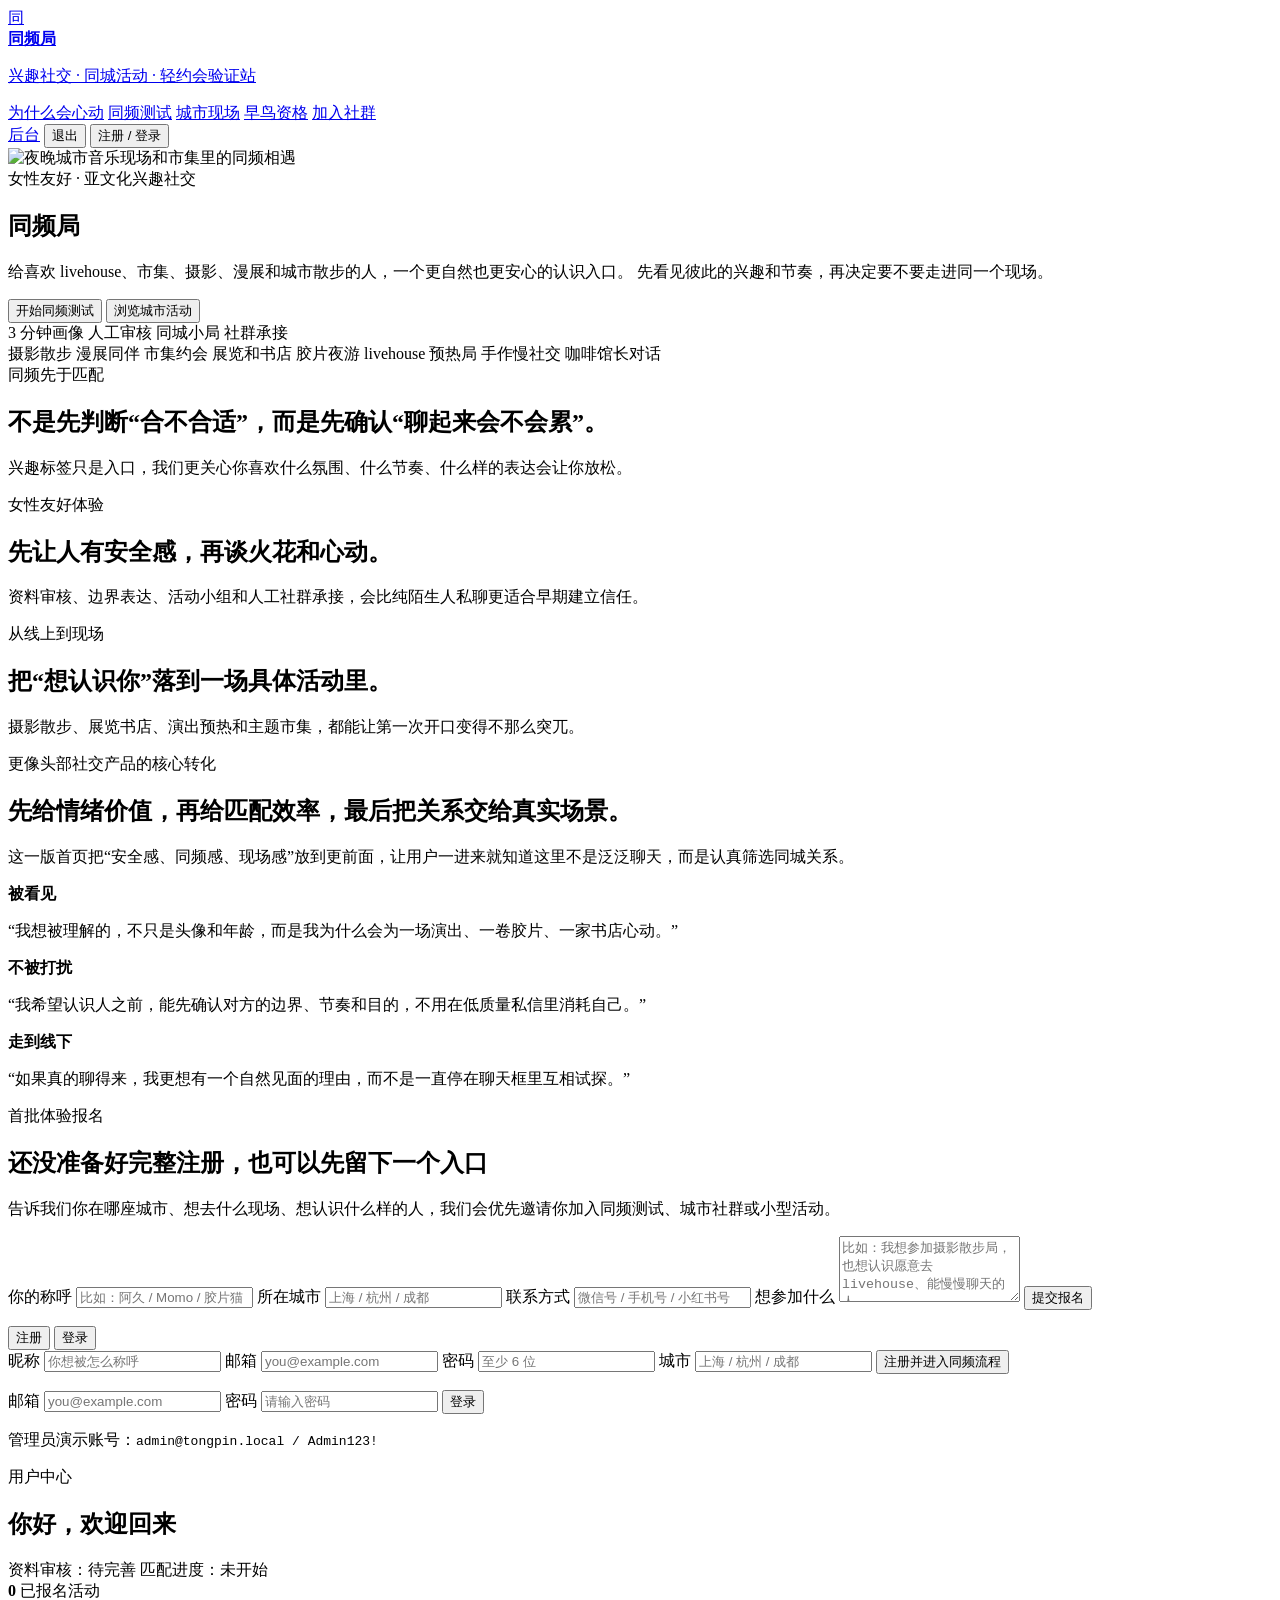
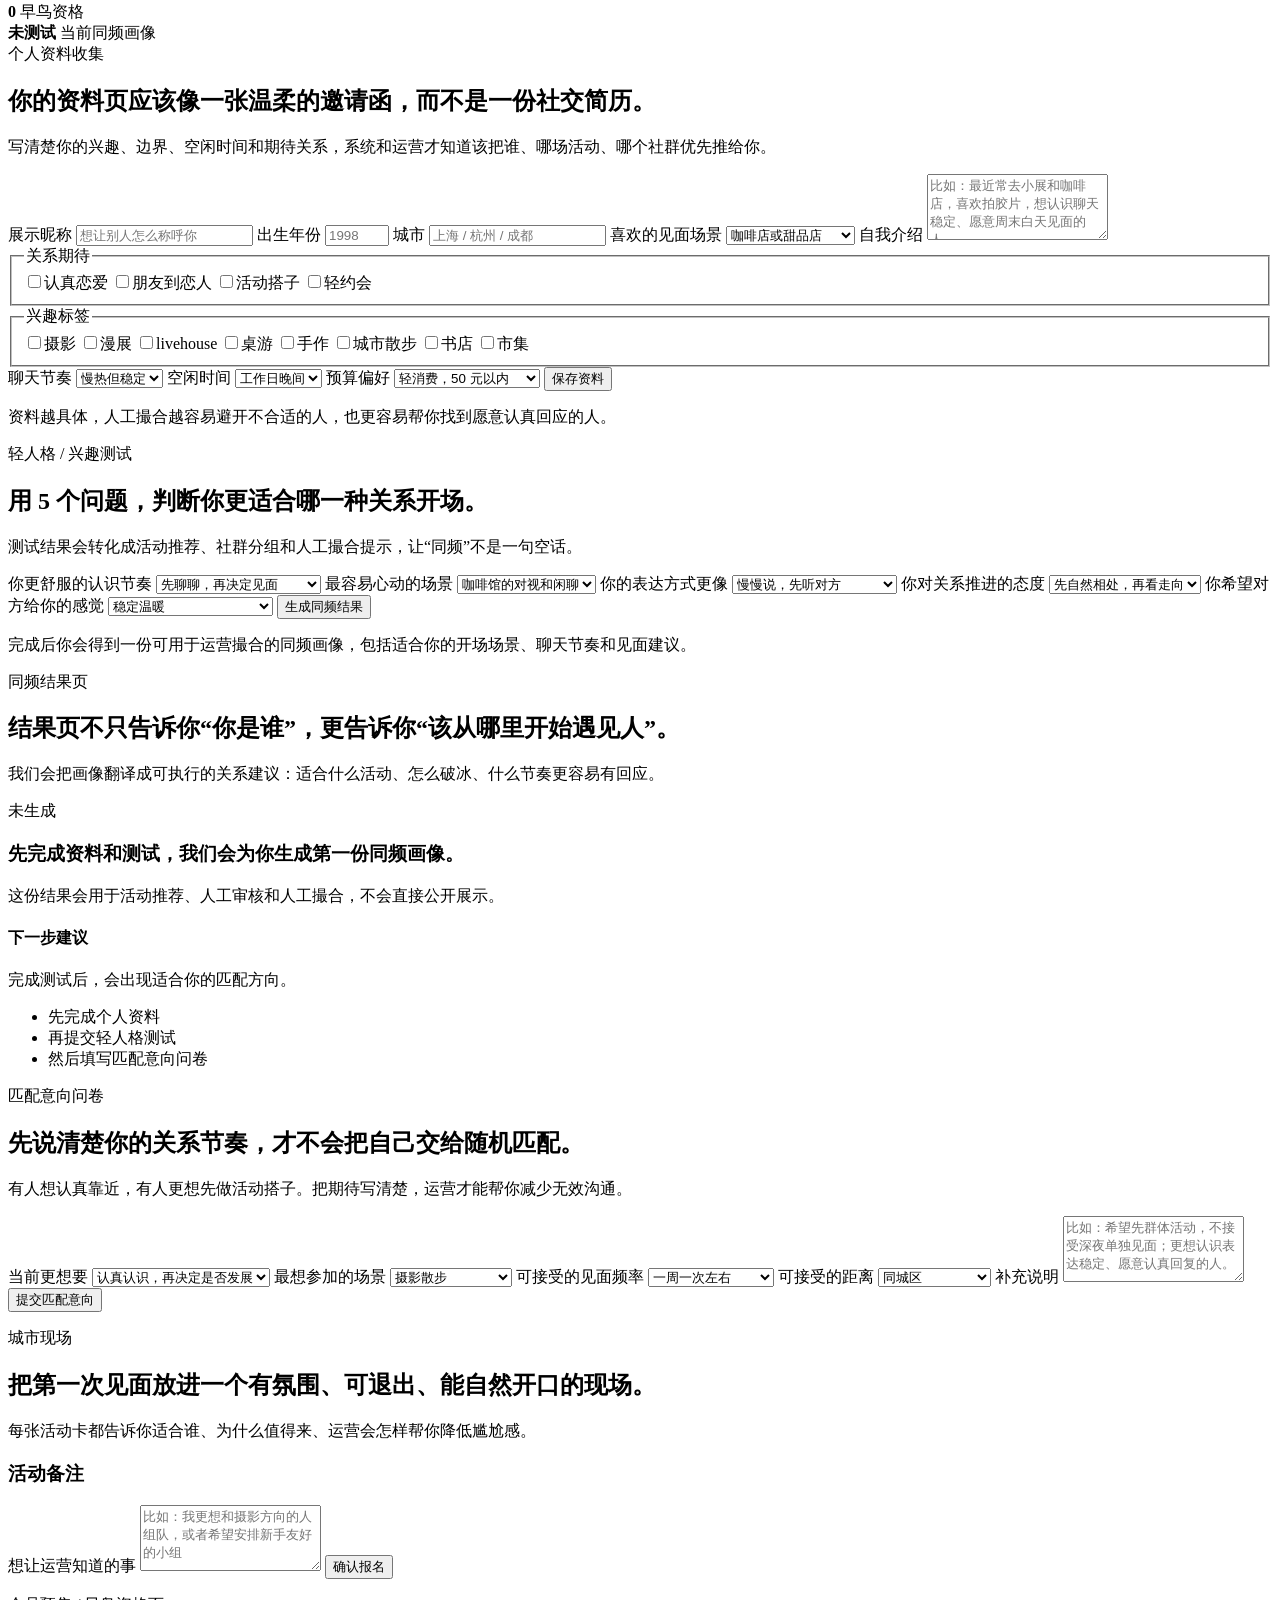
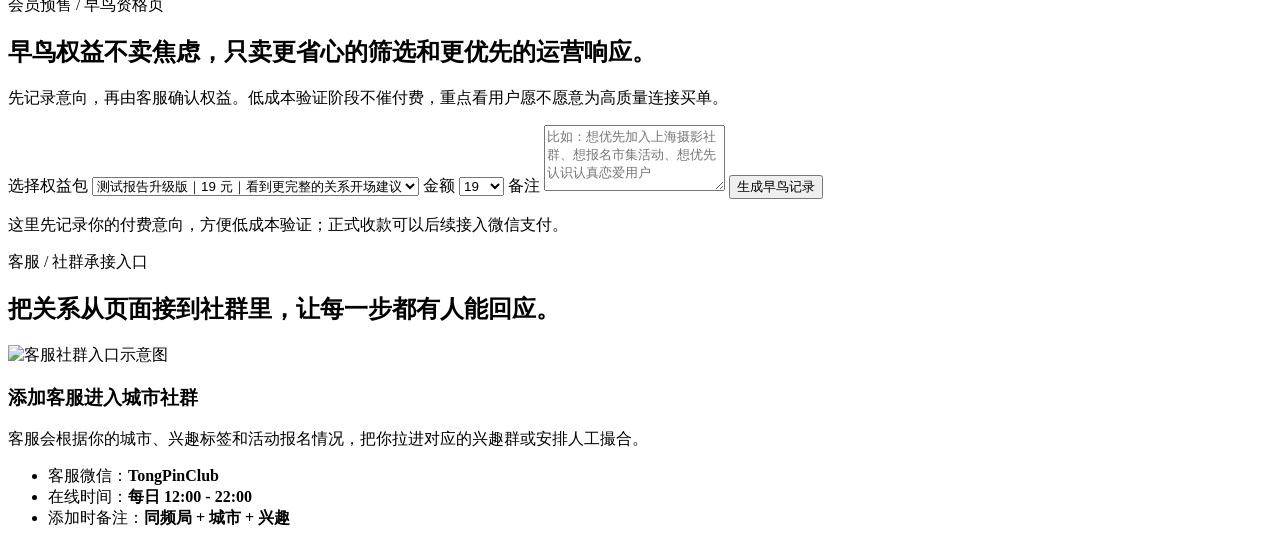
==== static/index.html @ bae3e348 "Add favicon for public pages" ====
<!DOCTYPE html>
<html lang="zh-CN">
  <head>
    <meta charset="UTF-8" />
    <meta name="viewport" content="width=device-width, initial-scale=1.0" />
    <title>同频局｜有人懂你的兴趣，也有人愿意陪你去现场</title>
    <link rel="icon" href="static/assets/favicon.svg" />
    <link rel="stylesheet" href="static/styles.css" />
  </head>
  <body>
    <div class="page-shell">
      <header class="site-header">
        <a class="brand-mark" href="#top">
          <span class="brand-mark__icon">同</span>
          <div>
            <strong>同频局</strong>
            <p>兴趣社交 · 同城活动 · 轻约会验证站</p>
          </div>
        </a>
        <nav class="site-nav">
          <a href="#story">为什么会心动</a>
          <a href="#quiz">同频测试</a>
          <a href="#activities">城市现场</a>
          <a href="#presale">早鸟资格</a>
          <a href="#support">加入社群</a>
        </nav>
        <div class="header-actions">
          <a class="ghost-button hidden" id="admin-link" href="/admin">后台</a>
          <button class="ghost-button hidden" id="logout-button">退出</button>
          <button class="primary-button" id="auth-jump">注册 / 登录</button>
        </div>
      </header>

      <main id="top">
        <section class="hero-stage" aria-label="同频局首页主视觉">
          <img class="hero-stage__image" src="static/assets/hero-v2.png" alt="夜晚城市音乐现场和市集里的同频相遇" />
          <div class="hero-stage__shade"></div>
          <div class="hero-stage__content">
            <span class="eyebrow eyebrow--light">女性友好 · 亚文化兴趣社交</span>
            <h1>同频局</h1>
            <p>
              给喜欢 livehouse、市集、摄影、漫展和城市散步的人，一个更自然也更安心的认识入口。
              先看见彼此的兴趣和节奏，再决定要不要走进同一个现场。
            </p>
            <div class="hero-actions">
              <button class="primary-button" data-scroll="#auth-panel">开始同频测试</button>
              <button class="ghost-button ghost-button--light" data-scroll="#activities">浏览城市活动</button>
            </div>
            <div class="hero-proof">
              <span>3 分钟画像</span>
              <span>人工审核</span>
              <span>同城小局</span>
              <span>社群承接</span>
            </div>
          </div>
        </section>

        <section class="scene-band">
          <div class="scene-band__track">
            <span>摄影散步</span>
            <span>漫展同伴</span>
            <span>市集约会</span>
            <span>展览和书店</span>
            <span>胶片夜游</span>
            <span>livehouse 预热局</span>
            <span>手作慢社交</span>
            <span>咖啡馆长对话</span>
          </div>
        </section>

        <section class="story-grid" id="story">
          <article class="story-card">
            <span>同频先于匹配</span>
            <h2>不是先判断“合不合适”，而是先确认“聊起来会不会累”。</h2>
            <p>兴趣标签只是入口，我们更关心你喜欢什么氛围、什么节奏、什么样的表达会让你放松。</p>
          </article>
          <article class="story-card">
            <span>女性友好体验</span>
            <h2>先让人有安全感，再谈火花和心动。</h2>
            <p>资料审核、边界表达、活动小组和人工社群承接，会比纯陌生人私聊更适合早期建立信任。</p>
          </article>
          <article class="story-card">
            <span>从线上到现场</span>
            <h2>把“想认识你”落到一场具体活动里。</h2>
            <p>摄影散步、展览书店、演出预热和主题市集，都能让第一次开口变得不那么突兀。</p>
          </article>
        </section>

        <section class="promise-panel">
          <div class="section-heading">
            <span class="eyebrow">更像头部社交产品的核心转化</span>
            <h2>先给情绪价值，再给匹配效率，最后把关系交给真实场景。</h2>
            <p>这一版首页把“安全感、同频感、现场感”放到更前面，让用户一进来就知道这里不是泛泛聊天，而是认真筛选同城关系。</p>
          </div>
          <div class="quote-grid">
            <article class="quote-card">
              <strong>被看见</strong>
              <p>“我想被理解的，不只是头像和年龄，而是我为什么会为一场演出、一卷胶片、一家书店心动。”</p>
            </article>
            <article class="quote-card">
              <strong>不被打扰</strong>
              <p>“我希望认识人之前，能先确认对方的边界、节奏和目的，不用在低质量私信里消耗自己。”</p>
            </article>
            <article class="quote-card">
              <strong>走到线下</strong>
              <p>“如果真的聊得来，我更想有一个自然见面的理由，而不是一直停在聊天框里互相试探。”</p>
            </article>
          </div>
        </section>

        <section class="split-panel" id="lead-panel">
          <div class="section-heading">
            <span class="eyebrow">首批体验报名</span>
            <h2>还没准备好完整注册，也可以先留下一个入口</h2>
            <p>告诉我们你在哪座城市、想去什么现场、想认识什么样的人，我们会优先邀请你加入同频测试、城市社群或小型活动。</p>
          </div>
          <form class="glass-form" id="lead-form">
            <label>
              你的称呼
              <input name="name" placeholder="比如：阿久 / Momo / 胶片猫" required />
            </label>
            <label>
              所在城市
              <input name="city" placeholder="上海 / 杭州 / 成都" required />
            </label>
            <label>
              联系方式
              <input name="contact" placeholder="微信号 / 手机号 / 小红书号" required />
            </label>
            <label>
              想参加什么
              <textarea name="interest_note" rows="4" placeholder="比如：我想参加摄影散步局，也想认识愿意去 livehouse、能慢慢聊天的人"></textarea>
            </label>
            <button class="primary-button" type="submit">提交报名</button>
            <p class="form-message" id="lead-message"></p>
          </form>
        </section>

        <section class="dashboard-grid">
          <div class="auth-panel" id="auth-panel">
            <div class="auth-tabs">
              <button class="auth-tab is-active" data-auth-tab="register">注册</button>
              <button class="auth-tab" data-auth-tab="login">登录</button>
            </div>
            <form class="glass-form" id="register-form">
              <label>
                昵称
                <input name="name" placeholder="你想被怎么称呼" required />
              </label>
              <label>
                邮箱
                <input name="email" type="email" placeholder="you@example.com" required />
              </label>
              <label>
                密码
                <input name="password" type="password" placeholder="至少 6 位" required />
              </label>
              <label>
                城市
                <input name="city" placeholder="上海 / 杭州 / 成都" required />
              </label>
              <button class="primary-button" type="submit">注册并进入同频流程</button>
              <p class="form-message" id="register-message"></p>
            </form>
            <form class="glass-form hidden" id="login-form">
              <label>
                邮箱
                <input name="email" type="email" placeholder="you@example.com" required />
              </label>
              <label>
                密码
                <input name="password" type="password" placeholder="请输入密码" required />
              </label>
              <button class="primary-button" type="submit">登录</button>
              <p class="form-message" id="login-message"></p>
              <p class="helper-copy">管理员演示账号：<code>admin@tongpin.local / Admin123!</code></p>
            </form>
          </div>

          <div class="dashboard-panel hidden" id="dashboard-panel">
            <div class="dashboard-head">
              <div>
                <span class="eyebrow">用户中心</span>
                <h2 id="welcome-text">你好，欢迎回来</h2>
              </div>
              <div class="status-pills">
                <span class="status-pill" id="review-pill">资料审核：待完善</span>
                <span class="status-pill" id="match-pill">匹配进度：未开始</span>
              </div>
            </div>
            <div class="mini-cards">
              <article>
                <strong id="signup-count">0</strong>
                <span>已报名活动</span>
              </article>
              <article>
                <strong id="presale-count">0</strong>
                <span>早鸟资格</span>
              </article>
              <article>
                <strong id="result-title">未测试</strong>
                <span>当前同频画像</span>
              </article>
            </div>
          </div>
        </section>

        <section class="form-section" id="profile">
          <div class="section-heading">
            <span class="eyebrow">个人资料收集</span>
            <h2>你的资料页应该像一张温柔的邀请函，而不是一份社交简历。</h2>
            <p>写清楚你的兴趣、边界、空闲时间和期待关系，系统和运营才知道该把谁、哪场活动、哪个社群优先推给你。</p>
          </div>
          <form class="glass-form form-grid" id="profile-form">
            <label>
              展示昵称
              <input name="nickname" placeholder="想让别人怎么称呼你" required />
            </label>
            <label>
              出生年份
              <input name="birth_year" type="number" min="1980" max="2010" placeholder="1998" />
            </label>
            <label>
              城市
              <input name="city" placeholder="上海 / 杭州 / 成都" required />
            </label>
            <label>
              喜欢的见面场景
              <select name="favorite_scene">
                <option value="cafe">咖啡店或甜品店</option>
                <option value="market">市集或快闪店</option>
                <option value="walk">城市散步或拍照</option>
                <option value="livehouse">livehouse / 小演出</option>
                <option value="exhibition">展览 / 书店</option>
              </select>
            </label>
            <label class="full-span">
              自我介绍
              <textarea name="bio" rows="4" placeholder="比如：最近常去小展和咖啡店，喜欢拍胶片，想认识聊天稳定、愿意周末白天见面的人。"></textarea>
            </label>
            <fieldset class="chip-fieldset">
              <legend>关系期待</legend>
              <label><input type="checkbox" name="goals" value="认真恋爱" />认真恋爱</label>
              <label><input type="checkbox" name="goals" value="朋友到恋人" />朋友到恋人</label>
              <label><input type="checkbox" name="goals" value="活动搭子" />活动搭子</label>
              <label><input type="checkbox" name="goals" value="轻约会" />轻约会</label>
            </fieldset>
            <fieldset class="chip-fieldset">
              <legend>兴趣标签</legend>
              <label><input type="checkbox" name="interests" value="摄影" />摄影</label>
              <label><input type="checkbox" name="interests" value="漫展" />漫展</label>
              <label><input type="checkbox" name="interests" value="livehouse" />livehouse</label>
              <label><input type="checkbox" name="interests" value="桌游" />桌游</label>
              <label><input type="checkbox" name="interests" value="手作" />手作</label>
              <label><input type="checkbox" name="interests" value="城市散步" />城市散步</label>
              <label><input type="checkbox" name="interests" value="书店" />书店</label>
              <label><input type="checkbox" name="interests" value="市集" />市集</label>
            </fieldset>
            <label>
              聊天节奏
              <select name="communication_style">
                <option value="slow-warm">慢热但稳定</option>
                <option value="playful-fast">活泼快节奏</option>
                <option value="clear-direct">清晰直接</option>
                <option value="soft-caring">温柔陪伴型</option>
              </select>
            </label>
            <label>
              空闲时间
              <select name="availability">
                <option value="weekday-night">工作日晚间</option>
                <option value="weekend-day">周末白天</option>
                <option value="weekend-night">周末夜晚</option>
                <option value="flexible">比较灵活</option>
              </select>
            </label>
            <label>
              预算偏好
              <select name="budget_preference">
                <option value="light">轻消费，50 元以内</option>
                <option value="medium">普通约会，50-120 元</option>
                <option value="event">愿意参加演出或活动</option>
              </select>
            </label>
            <button class="primary-button full-span" type="submit">保存资料</button>
            <p class="helper-copy full-span">资料越具体，人工撮合越容易避开不合适的人，也更容易帮你找到愿意认真回应的人。</p>
            <p class="form-message full-span" id="profile-message"></p>
          </form>
        </section>

        <section class="form-section" id="quiz">
          <div class="section-heading">
            <span class="eyebrow">轻人格 / 兴趣测试</span>
            <h2>用 5 个问题，判断你更适合哪一种关系开场。</h2>
            <p>测试结果会转化成活动推荐、社群分组和人工撮合提示，让“同频”不是一句空话。</p>
          </div>
          <form class="glass-form form-grid" id="quiz-form">
            <label>
              你更舒服的认识节奏
              <select name="pace">
                <option value="slow">先聊聊，再决定见面</option>
                <option value="steady">聊几句就可以约个轻活动</option>
                <option value="fast">感觉对了就想马上约</option>
              </select>
            </label>
            <label>
              最容易心动的场景
              <select name="scene">
                <option value="cafe">咖啡馆的对视和闲聊</option>
                <option value="market">市集里一起逛摊</option>
                <option value="livehouse">演出前后聊歌单</option>
                <option value="exhibition">展览和书店安静并肩</option>
                <option value="bookstore">一起挑书或拍照</option>
              </select>
            </label>
            <label>
              你的表达方式更像
              <select name="expression">
                <option value="gentle">慢慢说，先听对方</option>
                <option value="playful">爱玩梗，气氛到了就开聊</option>
                <option value="direct">喜欢明确表达兴趣和边界</option>
              </select>
            </label>
            <label>
              你对关系推进的态度
              <select name="planning">
                <option value="balanced">先自然相处，再看走向</option>
                <option value="careful">比较认真，会看长期感</option>
                <option value="intentional">一开始就希望目标明确</option>
              </select>
            </label>
            <label>
              你希望对方给你的感觉
              <select name="energy">
                <option value="warm">稳定温暖</option>
                <option value="spark">很有火花</option>
                <option value="high">有趣、有梗、很会带气氛</option>
              </select>
            </label>
            <button class="primary-button full-span" type="submit">生成同频结果</button>
            <p class="helper-copy full-span">完成后你会得到一份可用于运营撮合的同频画像，包括适合你的开场场景、聊天节奏和见面建议。</p>
            <p class="form-message full-span" id="quiz-message"></p>
          </form>
        </section>

        <section class="result-card" id="result-card">
          <div class="section-heading">
            <span class="eyebrow">同频结果页</span>
            <h2>结果页不只告诉你“你是谁”，更告诉你“该从哪里开始遇见人”。</h2>
            <p>我们会把画像翻译成可执行的关系建议：适合什么活动、怎么破冰、什么节奏更容易有回应。</p>
          </div>
          <div class="result-layout">
            <article class="result-main">
              <span class="result-badge" id="result-archetype">未生成</span>
              <h3 id="result-heading">先完成资料和测试，我们会为你生成第一份同频画像。</h3>
              <p id="result-summary">这份结果会用于活动推荐、人工审核和人工撮合，不会直接公开展示。</p>
            </article>
            <aside class="result-side">
              <h4>下一步建议</h4>
              <p id="result-match">完成测试后，会出现适合你的匹配方向。</p>
              <ul id="result-suggestions">
                <li>先完成个人资料</li>
                <li>再提交轻人格测试</li>
                <li>然后填写匹配意向问卷</li>
              </ul>
            </aside>
          </div>
        </section>

        <section class="form-section" id="intent">
          <div class="section-heading">
            <span class="eyebrow">匹配意向问卷</span>
            <h2>先说清楚你的关系节奏，才不会把自己交给随机匹配。</h2>
            <p>有人想认真靠近，有人更想先做活动搭子。把期待写清楚，运营才能帮你减少无效沟通。</p>
          </div>
          <form class="glass-form form-grid" id="intent-form">
            <label>
              当前更想要
              <select name="looking_for">
                <option value="认真认识">认真认识，再决定是否发展</option>
                <option value="轻松约会">轻松约会，先有好感再说</option>
                <option value="活动搭子">先从同城活动搭子开始</option>
              </select>
            </label>
            <label>
              最想参加的场景
              <select name="preferred_scene">
                <option value="摄影散步">摄影散步</option>
                <option value="市集巡游">市集巡游</option>
                <option value="livehouse">livehouse 预热局</option>
                <option value="书店展览">书店展览</option>
              </select>
            </label>
            <label>
              可接受的见面频率
              <select name="schedule">
                <option value="一周一次">一周一次左右</option>
                <option value="两周一次">两周一次更舒服</option>
                <option value="看感觉">看感觉，合适就约</option>
              </select>
            </label>
            <label>
              可接受的距离
              <select name="distance">
                <option value="同城区">同城区</option>
                <option value="同城可地铁到达">同城可地铁到达</option>
                <option value="跨城短途">跨城短途也可以</option>
              </select>
            </label>
            <label class="full-span">
              补充说明
              <textarea name="notes" rows="4" placeholder="比如：希望先群体活动，不接受深夜单独见面；更想认识表达稳定、愿意认真回复的人。"></textarea>
            </label>
            <button class="primary-button full-span" type="submit">提交匹配意向</button>
            <p class="form-message full-span" id="intent-message"></p>
          </form>
        </section>

        <section class="activities-section" id="activities">
          <div class="section-heading">
            <span class="eyebrow">城市现场</span>
            <h2>把第一次见面放进一个有氛围、可退出、能自然开口的现场。</h2>
            <p>每张活动卡都告诉你适合谁、为什么值得来、运营会怎样帮你降低尴尬感。</p>
          </div>
          <div class="activity-grid" id="activity-grid"></div>
          <form class="glass-form hidden" id="activity-note-form">
            <h3 id="activity-note-title">活动备注</h3>
            <input type="hidden" name="activity_id" />
            <label>
              想让运营知道的事
              <textarea name="note" rows="4" placeholder="比如：我更想和摄影方向的人组队，或者希望安排新手友好的小组"></textarea>
            </label>
            <button class="primary-button" type="submit">确认报名</button>
            <p class="form-message" id="activity-message"></p>
          </form>
        </section>

        <section class="split-panel" id="presale">
          <div class="section-heading">
            <span class="eyebrow">会员预售 / 早鸟资格页</span>
            <h2>早鸟权益不卖焦虑，只卖更省心的筛选和更优先的运营响应。</h2>
            <p>先记录意向，再由客服确认权益。低成本验证阶段不催付费，重点看用户愿不愿意为高质量连接买单。</p>
          </div>
          <form class="glass-form" id="presale-form">
            <label>
              选择权益包
              <select name="plan_name">
                <option value="测试报告升级版">测试报告升级版｜19 元｜看到更完整的关系开场建议</option>
                <option value="城市早鸟资格">城市早鸟资格｜49 元｜优先进入城市活动和社群</option>
                <option value="精选撮合体验包">精选撮合体验包｜129 元｜人工筛选 3 位同频候选</option>
              </select>
            </label>
            <label>
              金额
              <select name="amount">
                <option value="19">19</option>
                <option value="49">49</option>
                <option value="129">129</option>
              </select>
            </label>
            <label>
              备注
              <textarea name="note" rows="4" placeholder="比如：想优先加入上海摄影社群、想报名市集活动、想优先认识认真恋爱用户"></textarea>
            </label>
            <button class="primary-button" type="submit">生成早鸟记录</button>
            <p class="helper-copy">这里先记录你的付费意向，方便低成本验证；正式收款可以后续接入微信支付。</p>
            <p class="form-message" id="presale-message"></p>
          </form>
        </section>

        <section class="support-section" id="support">
          <div class="section-heading">
            <span class="eyebrow">客服 / 社群承接入口</span>
            <h2>把关系从页面接到社群里，让每一步都有人能回应。</h2>
          </div>
          <div class="support-card">
            <img src="static/assets/support-card.svg" alt="客服社群入口示意图" />
            <div>
              <h3>添加客服进入城市社群</h3>
              <p id="support-copy">客服会根据你的城市、兴趣标签和活动报名情况，把你拉进对应的兴趣群或安排人工撮合。</p>
              <ul class="support-list">
                <li>客服微信：<strong id="support-wechat">TongPinClub</strong></li>
                <li>在线时间：<strong id="support-hours">每日 12:00 - 22:00</strong></li>
                <li>添加时备注：<strong>同频局 + 城市 + 兴趣</strong></li>
              </ul>
            </div>
          </div>
        </section>
      </main>
    </div>

    <script src="static/app.js"></script>
  </body>
</html>
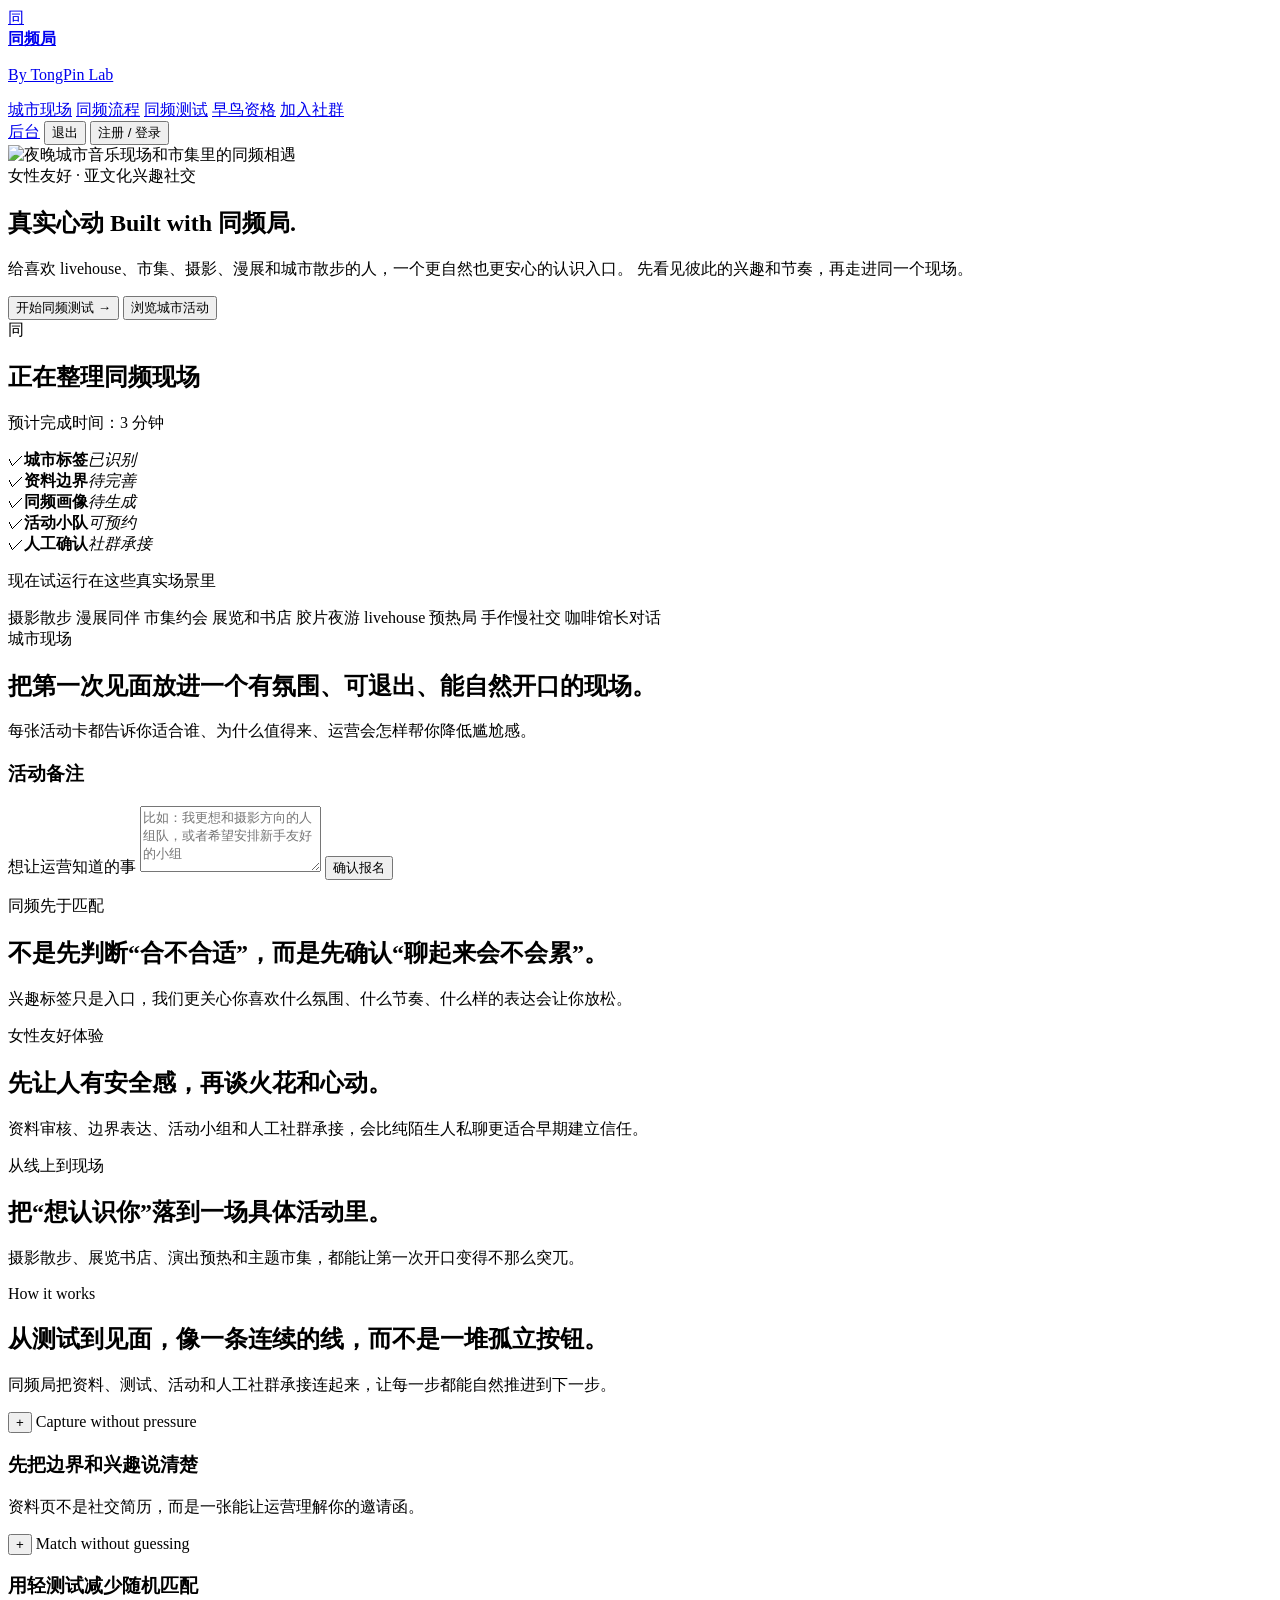
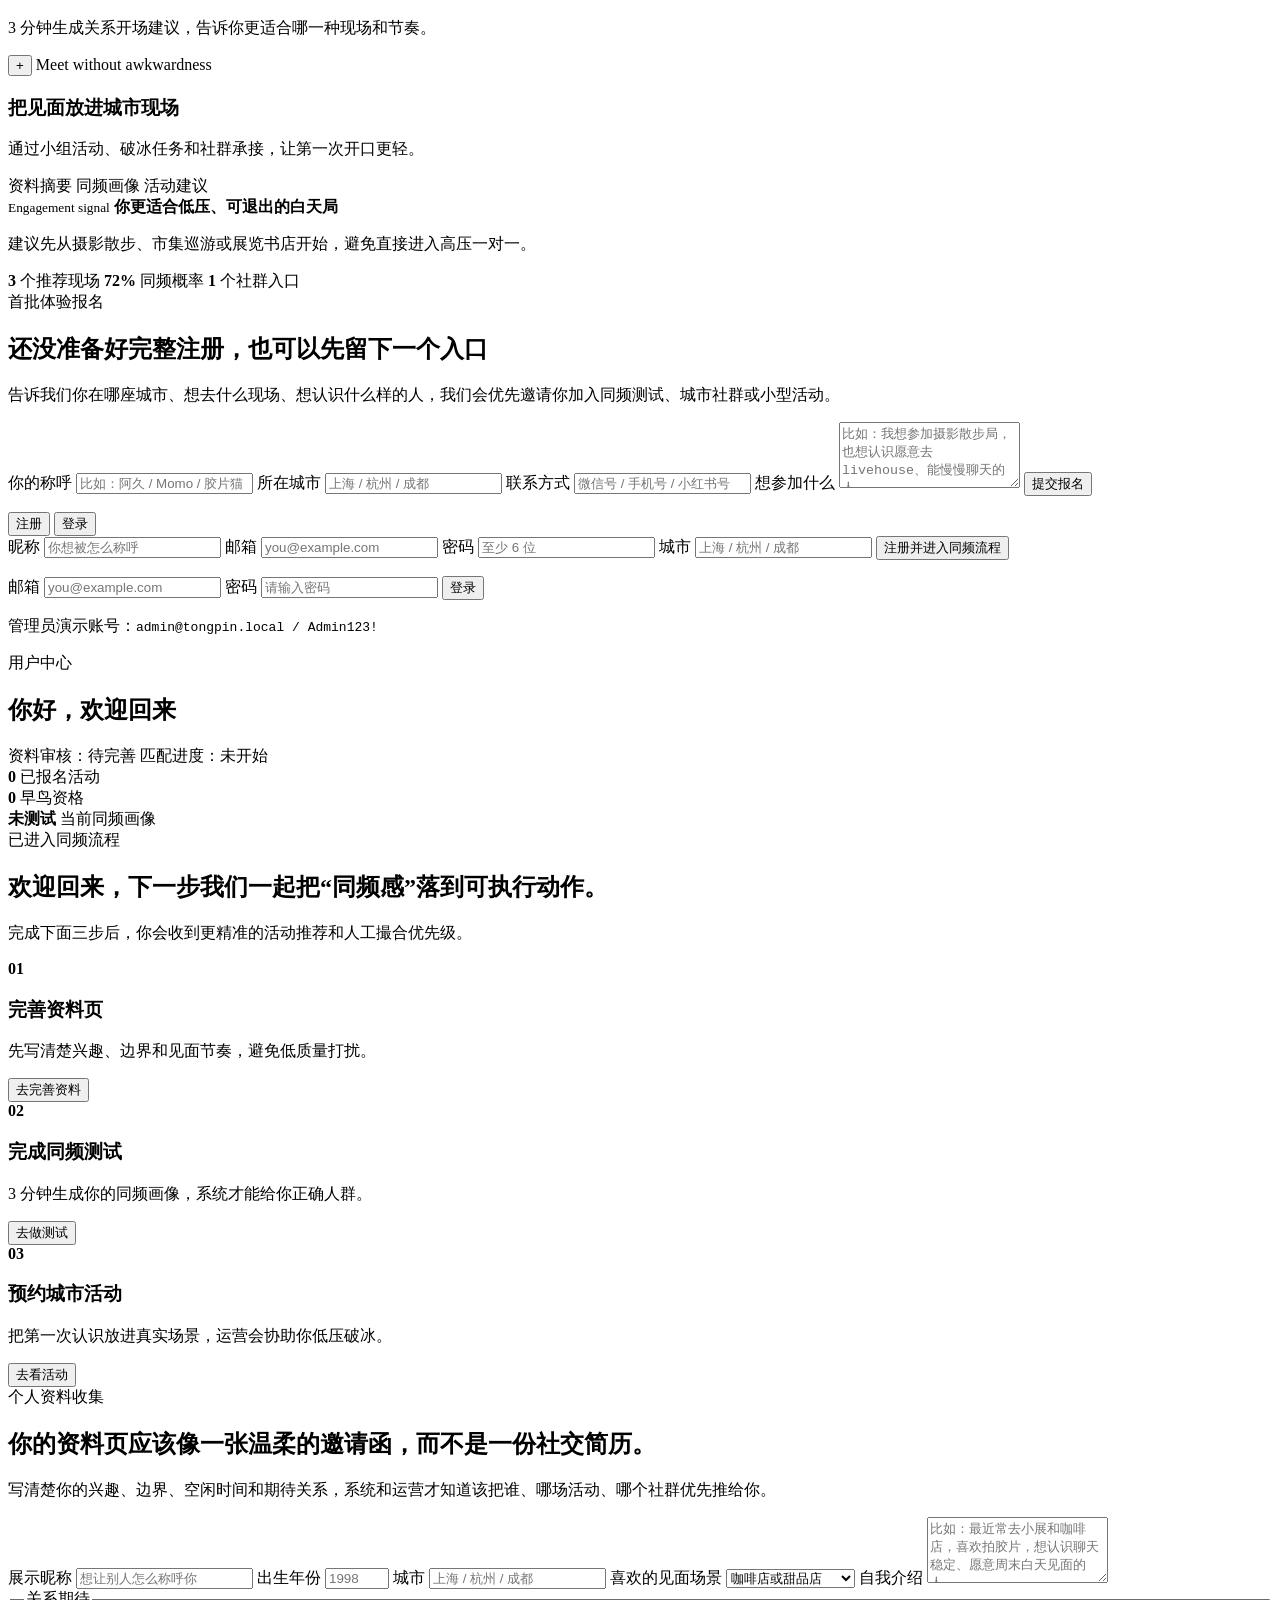
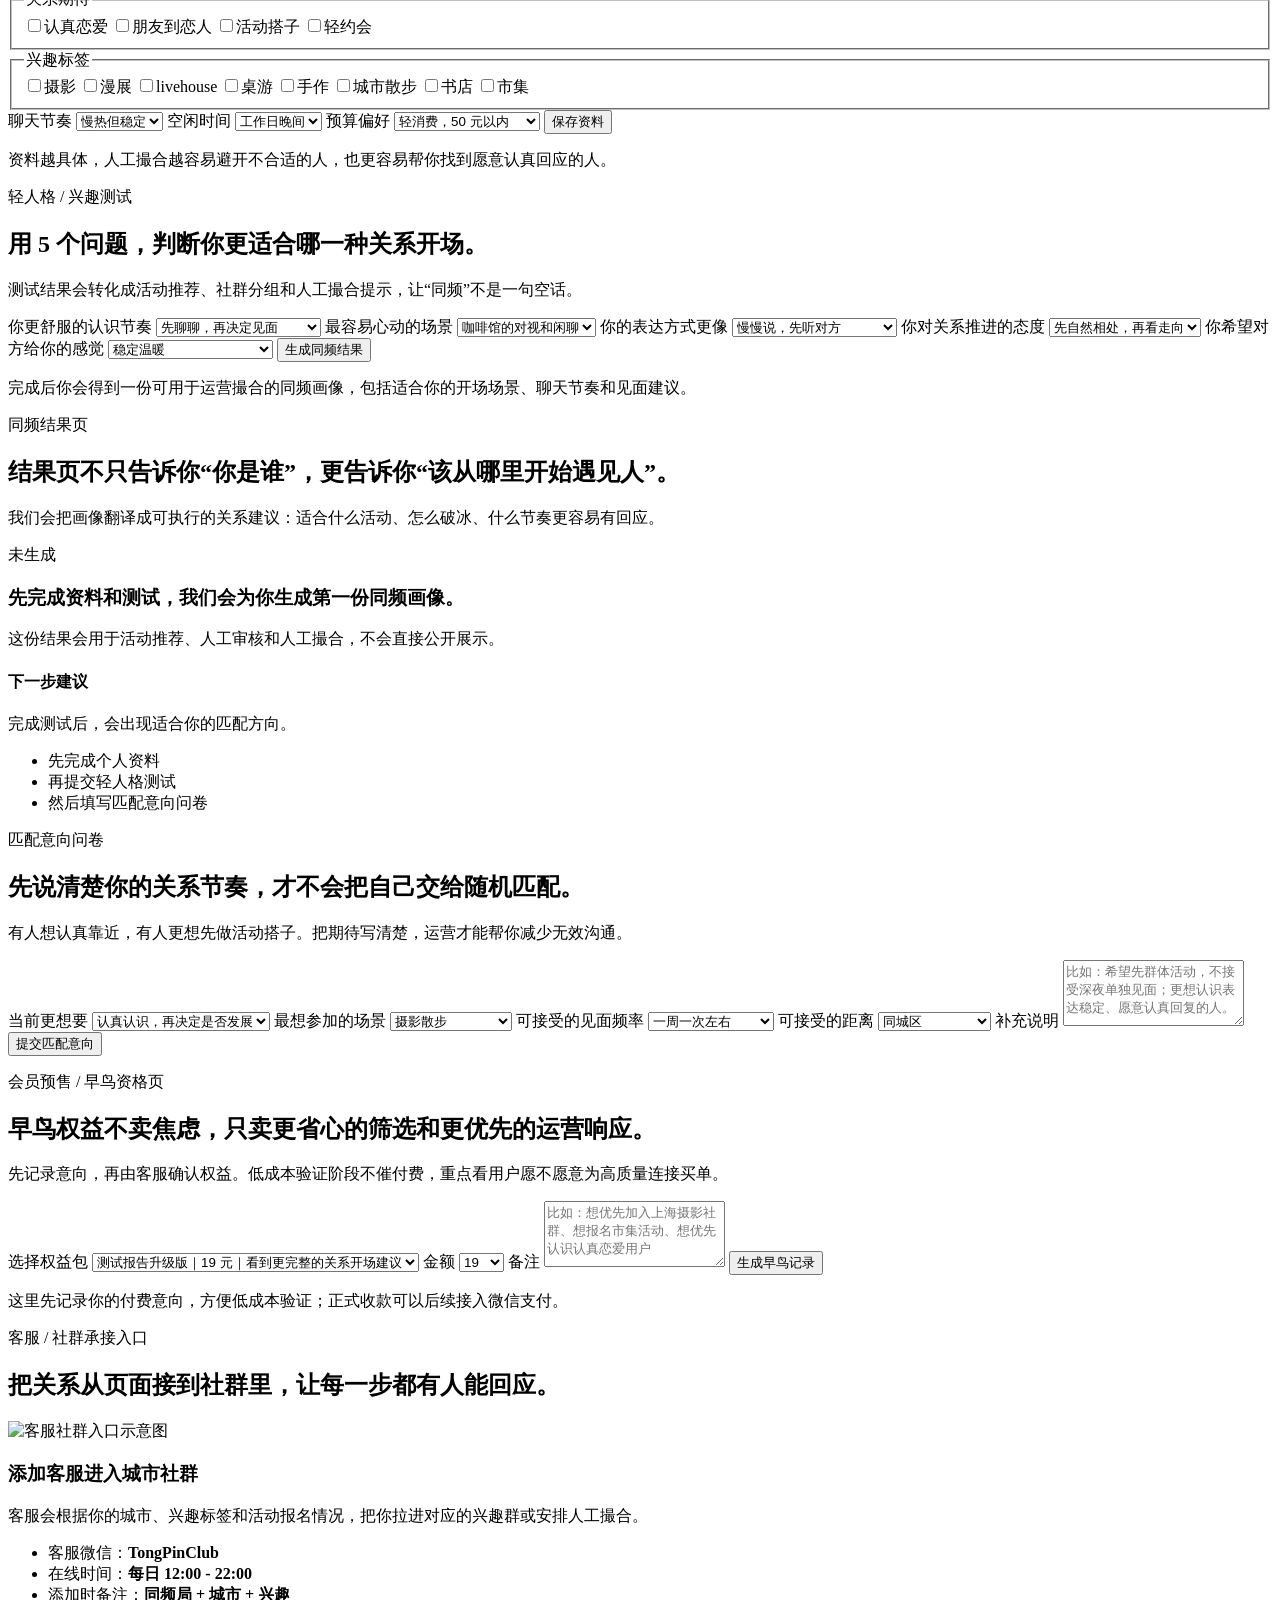
==== commit 6edfbfd9: "Restyle landing page with Bobbin-inspired flow" ====
--- a/static/index.html
+++ b/static/index.html
@@ -14,13 +14,13 @@
           <span class="brand-mark__icon">同</span>
           <div>
             <strong>同频局</strong>
-            <p>兴趣社交 · 同城活动 · 轻约会验证站</p>
+            <p>By TongPin Lab</p>
           </div>
         </a>
         <nav class="site-nav">
-          <a href="#story">为什么会心动</a>
+          <a href="#activities">城市现场</a>
+          <a href="#story">同频流程</a>
           <a href="#quiz">同频测试</a>
-          <a href="#activities">城市现场</a>
           <a href="#presale">早鸟资格</a>
           <a href="#support">加入社群</a>
         </nav>
@@ -36,26 +36,43 @@
           <img class="hero-stage__image" src="static/assets/hero-v2.png" alt="夜晚城市音乐现场和市集里的同频相遇" />
           <div class="hero-stage__shade"></div>
           <div class="hero-stage__content">
-            <span class="eyebrow eyebrow--light">女性友好 · 亚文化兴趣社交</span>
-            <h1>同频局</h1>
-            <p>
-              给喜欢 livehouse、市集、摄影、漫展和城市散步的人，一个更自然也更安心的认识入口。
-              先看见彼此的兴趣和节奏，再决定要不要走进同一个现场。
-            </p>
-            <div class="hero-actions">
-              <button class="primary-button" data-scroll="#auth-panel">开始同频测试</button>
-              <button class="ghost-button ghost-button--light" data-scroll="#activities">浏览城市活动</button>
-            </div>
-            <div class="hero-proof">
-              <span>3 分钟画像</span>
-              <span>人工审核</span>
-              <span>同城小局</span>
-              <span>社群承接</span>
-            </div>
-          </div>
-        </section>
-
-        <section class="scene-band">
+            <div class="hero-copy">
+              <span class="eyebrow eyebrow--light">女性友好 · 亚文化兴趣社交</span>
+              <h1>
+                <span>真实心动</span>
+                <strong>Built with <span class="no-break">同频局.</span></strong>
+              </h1>
+              <p>
+                给喜欢 livehouse、市集、摄影、漫展和城市散步的人，一个更自然也更安心的认识入口。
+                先看见彼此的兴趣和节奏，再走进同一个现场。
+              </p>
+              <div class="hero-actions">
+                <button class="primary-button" data-scroll="#auth-panel">开始同频测试 <span aria-hidden="true">→</span></button>
+                <button class="ghost-button ghost-button--light" data-scroll="#activities">浏览城市活动</button>
+              </div>
+            </div>
+
+            <div class="hero-console" aria-label="同频流程状态">
+              <div class="console-head">
+                <span class="console-icon">同</span>
+                <div>
+                  <h2>正在整理同频现场</h2>
+                  <p>预计完成时间：3 分钟</p>
+                </div>
+              </div>
+              <div class="console-list">
+                <div><span>✓</span><strong>城市标签</strong><em>已识别</em></div>
+                <div><span>✓</span><strong>资料边界</strong><em>待完善</em></div>
+                <div><span>✓</span><strong>同频画像</strong><em>待生成</em></div>
+                <div><span>✓</span><strong>活动小队</strong><em>可预约</em></div>
+                <div><span>✓</span><strong>人工确认</strong><em>社群承接</em></div>
+              </div>
+            </div>
+          </div>
+        </section>
+
+        <section class="scene-band" aria-label="试运营城市和场景">
+          <p>现在试运行在这些真实场景里</p>
           <div class="scene-band__track">
             <span>摄影散步</span>
             <span>漫展同伴</span>
@@ -66,6 +83,25 @@
             <span>手作慢社交</span>
             <span>咖啡馆长对话</span>
           </div>
+        </section>
+
+        <section class="activities-section" id="activities">
+          <div class="section-heading">
+            <span class="eyebrow">城市现场</span>
+            <h2>把第一次见面放进一个有氛围、可退出、能自然开口的现场。</h2>
+            <p>每张活动卡都告诉你适合谁、为什么值得来、运营会怎样帮你降低尴尬感。</p>
+          </div>
+          <div class="activity-grid" id="activity-grid"></div>
+          <form class="glass-form hidden" id="activity-note-form">
+            <h3 id="activity-note-title">活动备注</h3>
+            <input type="hidden" name="activity_id" />
+            <label>
+              想让运营知道的事
+              <textarea name="note" rows="4" placeholder="比如：我更想和摄影方向的人组队，或者希望安排新手友好的小组"></textarea>
+            </label>
+            <button class="primary-button" type="submit">确认报名</button>
+            <p class="form-message" id="activity-message"></p>
+          </form>
         </section>
 
         <section class="story-grid" id="story">
@@ -88,23 +124,48 @@
 
         <section class="promise-panel">
           <div class="section-heading">
-            <span class="eyebrow">更像头部社交产品的核心转化</span>
-            <h2>先给情绪价值，再给匹配效率，最后把关系交给真实场景。</h2>
-            <p>这一版首页把“安全感、同频感、现场感”放到更前面，让用户一进来就知道这里不是泛泛聊天，而是认真筛选同城关系。</p>
-          </div>
-          <div class="quote-grid">
-            <article class="quote-card">
-              <strong>被看见</strong>
-              <p>“我想被理解的，不只是头像和年龄，而是我为什么会为一场演出、一卷胶片、一家书店心动。”</p>
-            </article>
-            <article class="quote-card">
-              <strong>不被打扰</strong>
-              <p>“我希望认识人之前，能先确认对方的边界、节奏和目的，不用在低质量私信里消耗自己。”</p>
-            </article>
-            <article class="quote-card">
-              <strong>走到线下</strong>
-              <p>“如果真的聊得来，我更想有一个自然见面的理由，而不是一直停在聊天框里互相试探。”</p>
-            </article>
+            <span class="eyebrow">How it works</span>
+            <h2>从测试到见面，像一条连续的线，而不是一堆孤立按钮。</h2>
+            <p>同频局把资料、测试、活动和人工社群承接连起来，让每一步都能自然推进到下一步。</p>
+          </div>
+          <div class="thread-layout">
+            <div class="thread-steps">
+              <article>
+                <button class="thread-toggle" type="button" data-thread="profile">+</button>
+                <span>Capture without pressure</span>
+                <h3>先把边界和兴趣说清楚</h3>
+                <p>资料页不是社交简历，而是一张能让运营理解你的邀请函。</p>
+              </article>
+              <article>
+                <button class="thread-toggle" type="button" data-thread="test">+</button>
+                <span>Match without guessing</span>
+                <h3>用轻测试减少随机匹配</h3>
+                <p>3 分钟生成关系开场建议，告诉你更适合哪一种现场和节奏。</p>
+              </article>
+              <article>
+                <button class="thread-toggle" type="button" data-thread="event">+</button>
+                <span>Meet without awkwardness</span>
+                <h3>把见面放进城市现场</h3>
+                <p>通过小组活动、破冰任务和社群承接，让第一次开口更轻。</p>
+              </article>
+            </div>
+            <div class="thread-preview" id="thread-preview">
+              <div class="preview-tabs">
+                <span>资料摘要</span>
+                <span class="is-active">同频画像</span>
+                <span>活动建议</span>
+              </div>
+              <div class="preview-card">
+                <small>Engagement signal</small>
+                <strong>你更适合低压、可退出的白天局</strong>
+                <p>建议先从摄影散步、市集巡游或展览书店开始，避免直接进入高压一对一。</p>
+              </div>
+              <div class="preview-metrics">
+                <span><strong>3</strong> 个推荐现场</span>
+                <span><strong>72%</strong> 同频概率</span>
+                <span><strong>1</strong> 个社群入口</span>
+              </div>
+            </div>
           </div>
         </section>
 
@@ -205,6 +266,34 @@
           </div>
         </section>
 
+        <section class="post-login-journey hidden" id="post-login-journey">
+          <div class="section-heading">
+            <span class="eyebrow">已进入同频流程</span>
+            <h2 id="post-login-title">欢迎回来，下一步我们一起把“同频感”落到可执行动作。</h2>
+            <p id="post-login-subtitle">完成下面三步后，你会收到更精准的活动推荐和人工撮合优先级。</p>
+          </div>
+          <div class="journey-grid">
+            <article class="journey-card">
+              <strong>01</strong>
+              <h3>完善资料页</h3>
+              <p>先写清楚兴趣、边界和见面节奏，避免低质量打扰。</p>
+              <button class="ghost-button" data-scroll="#profile">去完善资料</button>
+            </article>
+            <article class="journey-card">
+              <strong>02</strong>
+              <h3>完成同频测试</h3>
+              <p>3 分钟生成你的同频画像，系统才能给你正确人群。</p>
+              <button class="ghost-button" data-scroll="#quiz">去做测试</button>
+            </article>
+            <article class="journey-card">
+              <strong>03</strong>
+              <h3>预约城市活动</h3>
+              <p>把第一次认识放进真实场景，运营会协助你低压破冰。</p>
+              <button class="ghost-button" data-scroll="#activities">去看活动</button>
+            </article>
+          </div>
+        </section>
+
         <section class="form-section" id="profile">
           <div class="section-heading">
             <span class="eyebrow">个人资料收集</span>
@@ -416,25 +505,6 @@
           </form>
         </section>
 
-        <section class="activities-section" id="activities">
-          <div class="section-heading">
-            <span class="eyebrow">城市现场</span>
-            <h2>把第一次见面放进一个有氛围、可退出、能自然开口的现场。</h2>
-            <p>每张活动卡都告诉你适合谁、为什么值得来、运营会怎样帮你降低尴尬感。</p>
-          </div>
-          <div class="activity-grid" id="activity-grid"></div>
-          <form class="glass-form hidden" id="activity-note-form">
-            <h3 id="activity-note-title">活动备注</h3>
-            <input type="hidden" name="activity_id" />
-            <label>
-              想让运营知道的事
-              <textarea name="note" rows="4" placeholder="比如：我更想和摄影方向的人组队，或者希望安排新手友好的小组"></textarea>
-            </label>
-            <button class="primary-button" type="submit">确认报名</button>
-            <p class="form-message" id="activity-message"></p>
-          </form>
-        </section>
-
         <section class="split-panel" id="presale">
           <div class="section-heading">
             <span class="eyebrow">会员预售 / 早鸟资格页</span>
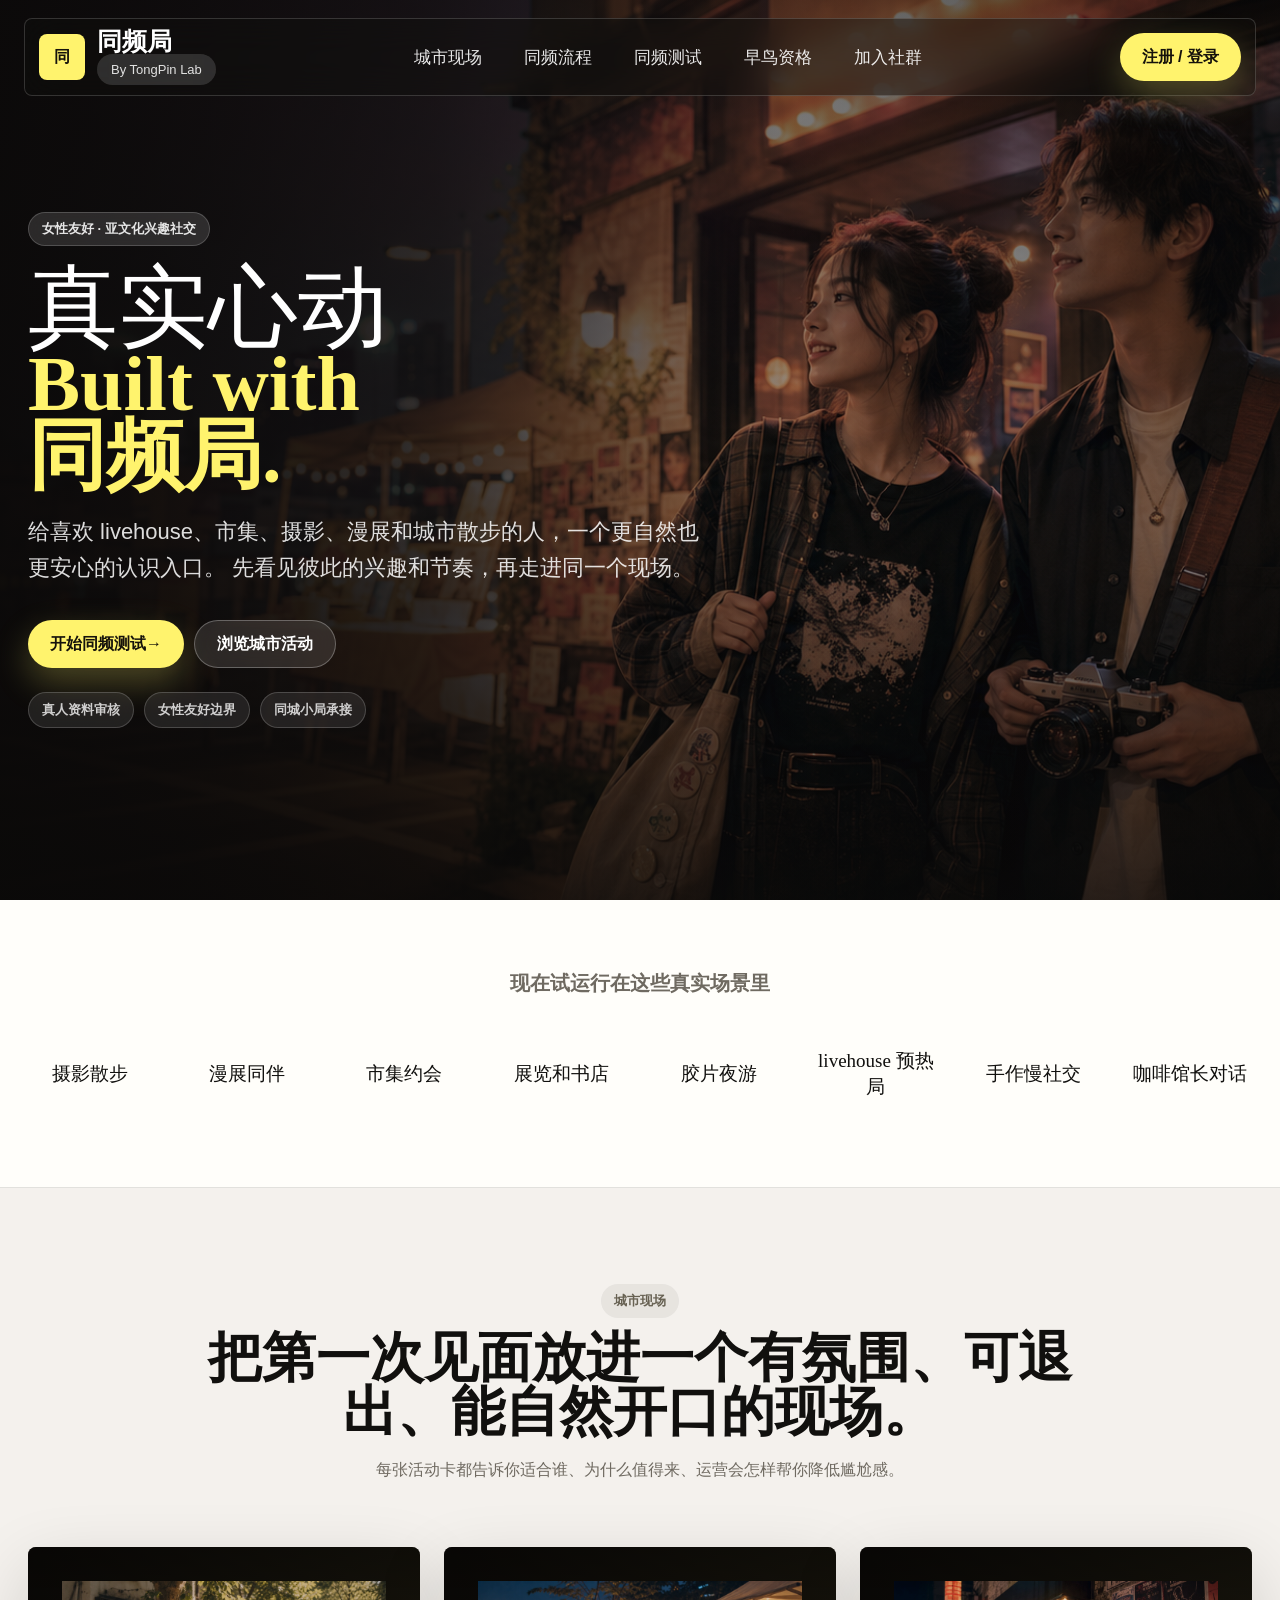
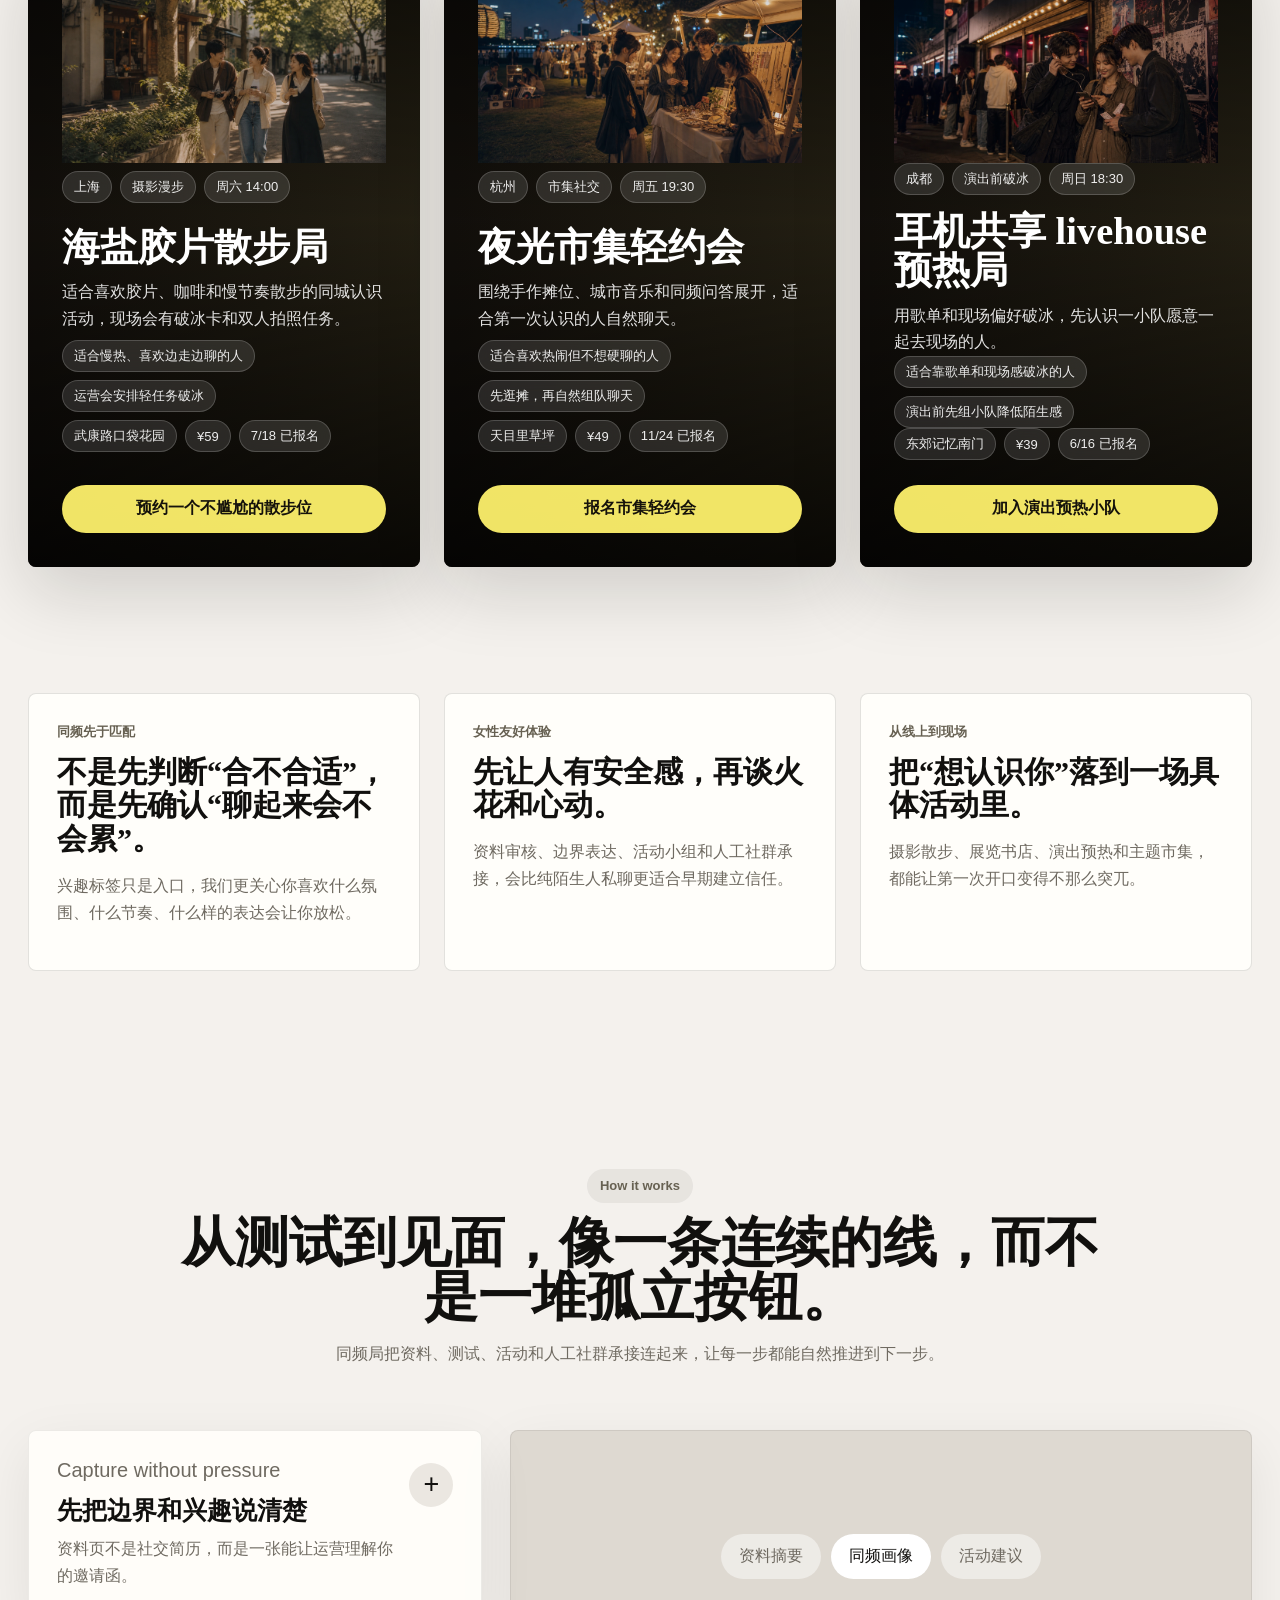
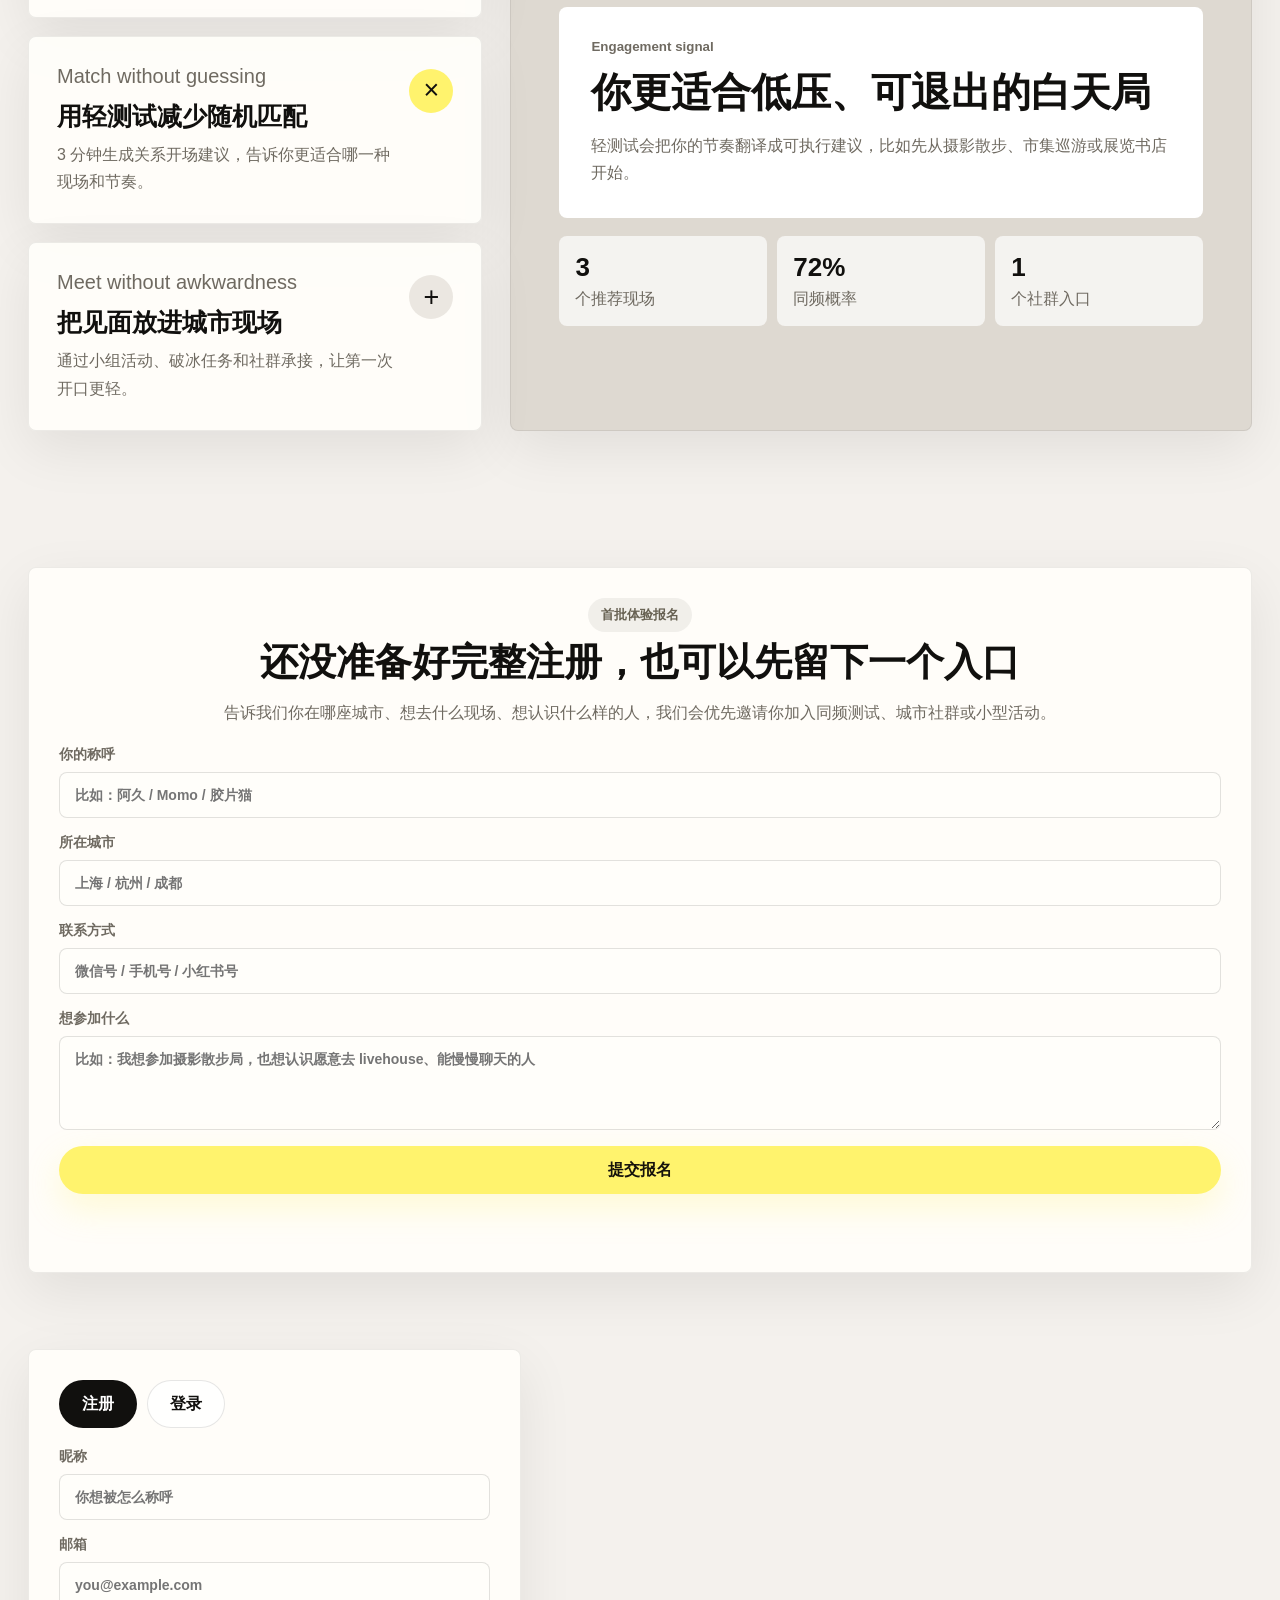
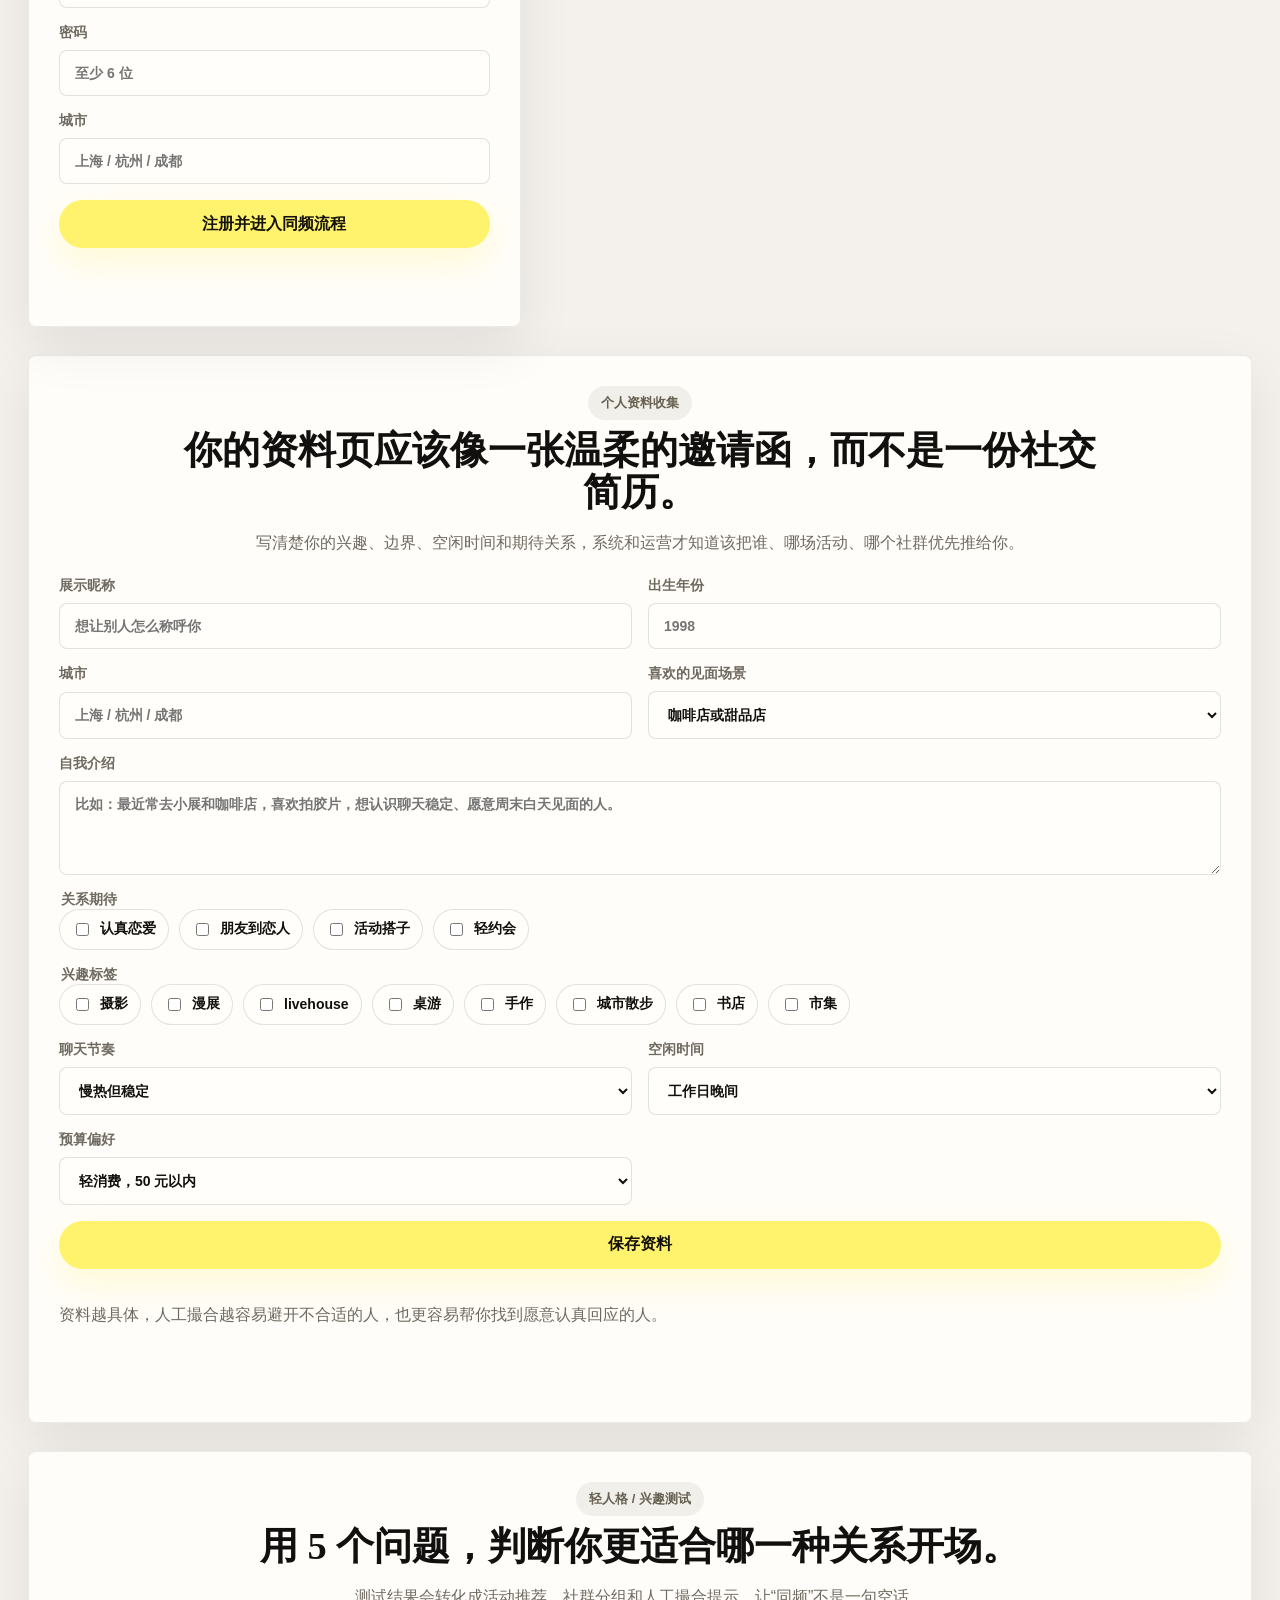
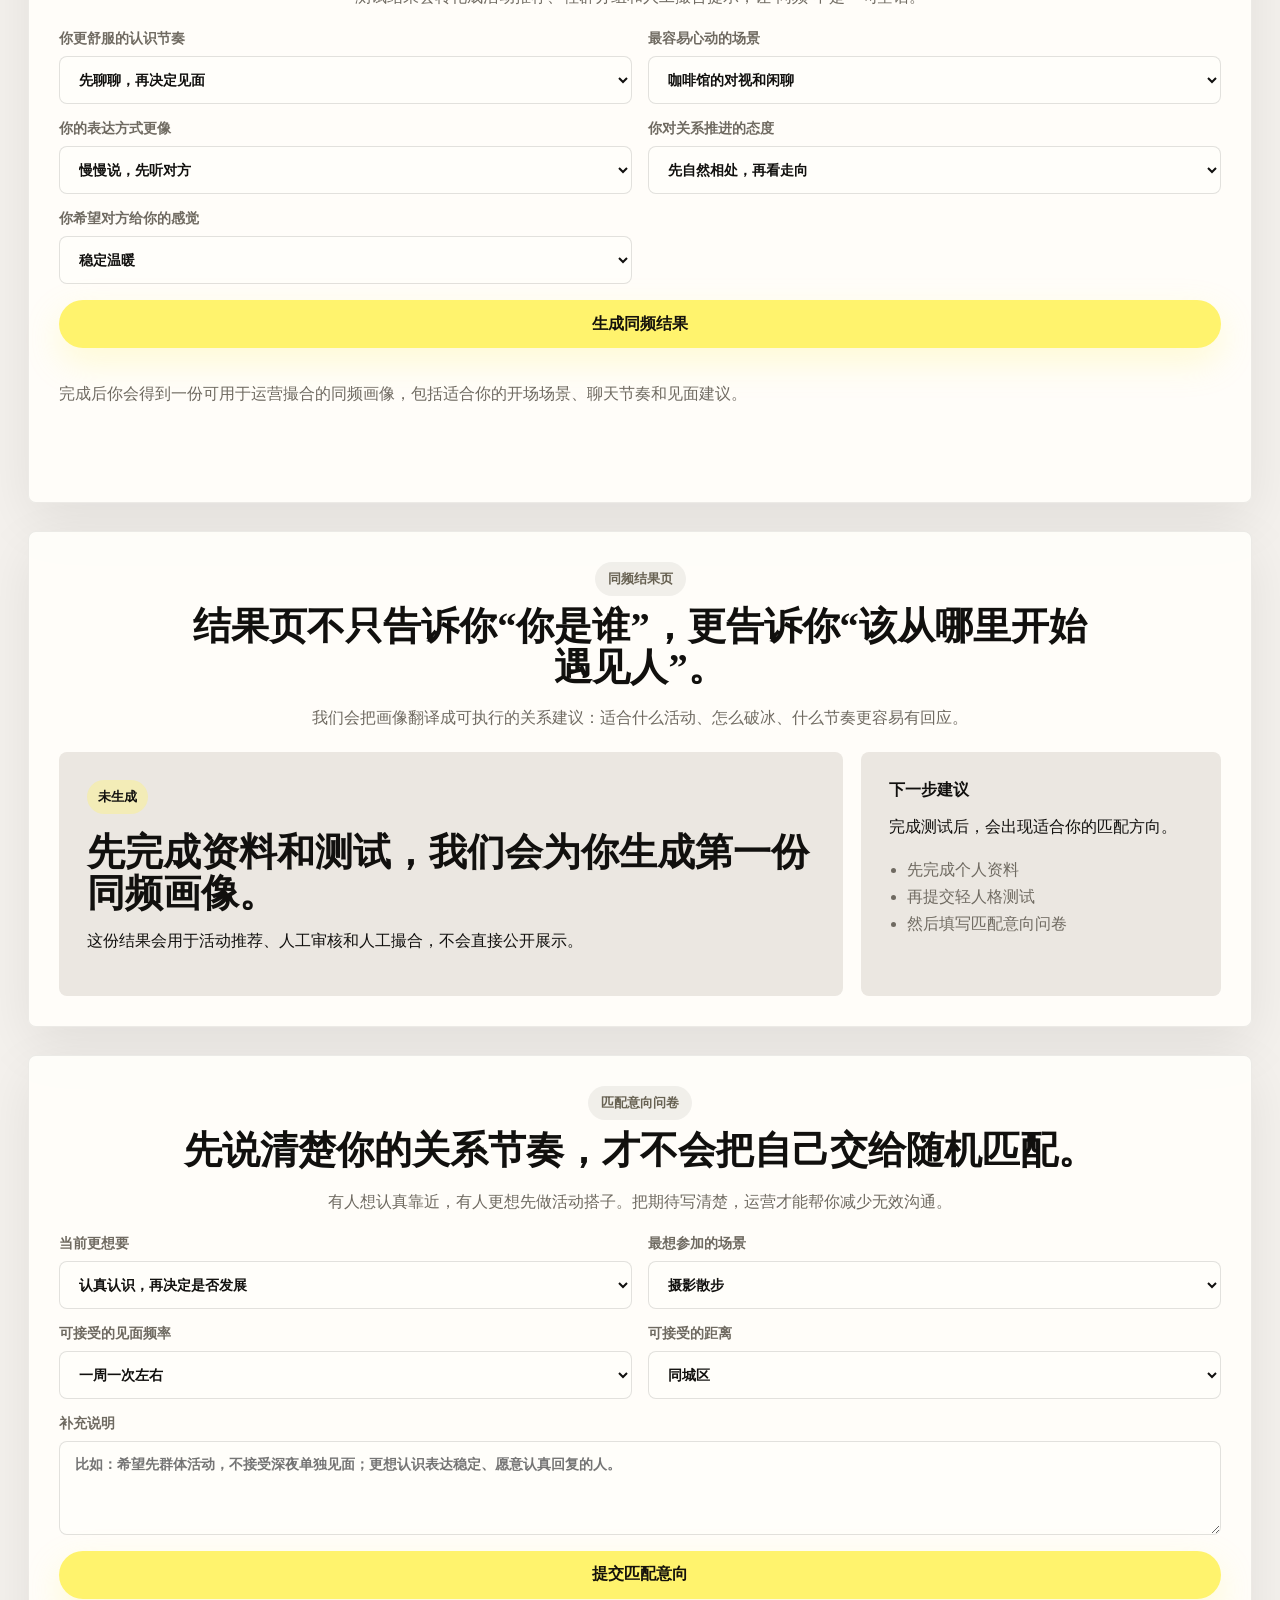
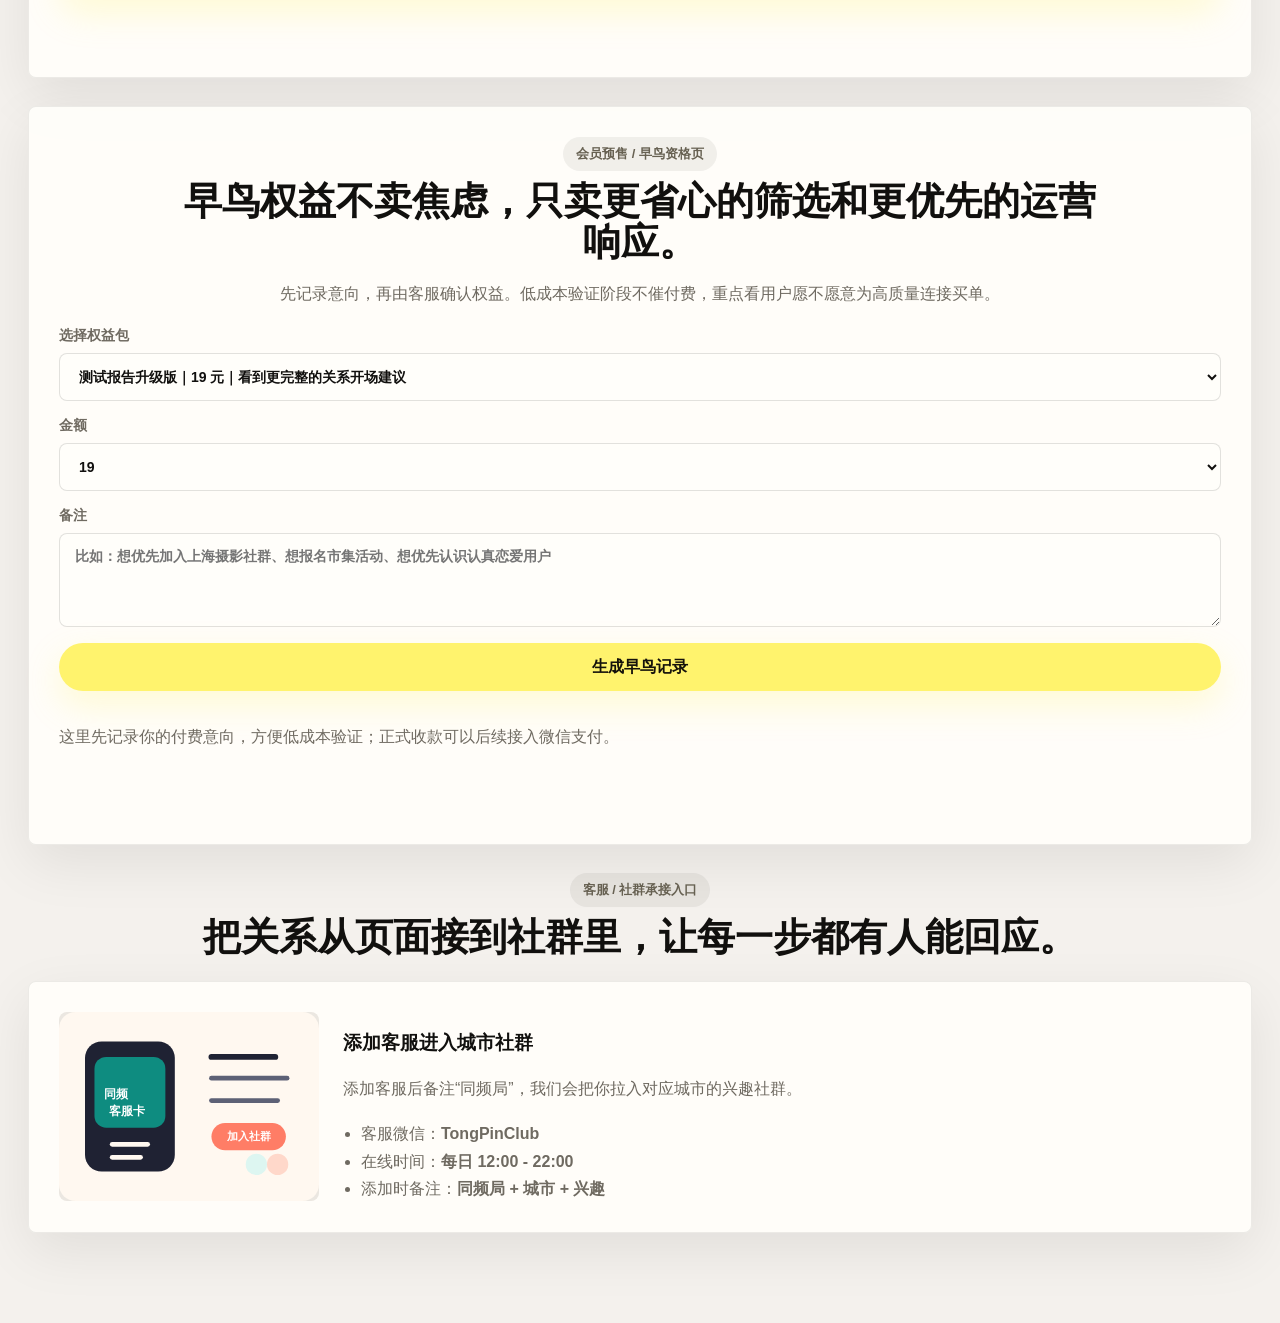
==== commit f572facb: "Fix deployable login page and activity visuals" ====
--- a/static/index.html
+++ b/static/index.html
@@ -4,8 +4,8 @@
     <meta charset="UTF-8" />
     <meta name="viewport" content="width=device-width, initial-scale=1.0" />
     <title>同频局｜有人懂你的兴趣，也有人愿意陪你去现场</title>
-    <link rel="icon" href="static/assets/favicon.svg" />
-    <link rel="stylesheet" href="static/styles.css" />
+    <link rel="icon" href="assets/favicon.svg" />
+    <link rel="stylesheet" href="styles.css" />
   </head>
   <body>
     <div class="page-shell">
@@ -33,7 +33,7 @@
 
       <main id="top">
         <section class="hero-stage" aria-label="同频局首页主视觉">
-          <img class="hero-stage__image" src="static/assets/hero-v2.png" alt="夜晚城市音乐现场和市集里的同频相遇" />
+          <img class="hero-stage__image" src="assets/hero-v2.png" alt="夜晚城市音乐现场和市集里的同频相遇" />
           <div class="hero-stage__shade"></div>
           <div class="hero-stage__content">
             <div class="hero-copy">
@@ -50,22 +50,10 @@
                 <button class="primary-button" data-scroll="#auth-panel">开始同频测试 <span aria-hidden="true">→</span></button>
                 <button class="ghost-button ghost-button--light" data-scroll="#activities">浏览城市活动</button>
               </div>
-            </div>
-
-            <div class="hero-console" aria-label="同频流程状态">
-              <div class="console-head">
-                <span class="console-icon">同</span>
-                <div>
-                  <h2>正在整理同频现场</h2>
-                  <p>预计完成时间：3 分钟</p>
-                </div>
-              </div>
-              <div class="console-list">
-                <div><span>✓</span><strong>城市标签</strong><em>已识别</em></div>
-                <div><span>✓</span><strong>资料边界</strong><em>待完善</em></div>
-                <div><span>✓</span><strong>同频画像</strong><em>待生成</em></div>
-                <div><span>✓</span><strong>活动小队</strong><em>可预约</em></div>
-                <div><span>✓</span><strong>人工确认</strong><em>社群承接</em></div>
+              <div class="hero-proof">
+                <span>真人资料审核</span>
+                <span>女性友好边界</span>
+                <span>同城小局承接</span>
               </div>
             </div>
           </div>
@@ -544,7 +532,7 @@
             <h2>把关系从页面接到社群里，让每一步都有人能回应。</h2>
           </div>
           <div class="support-card">
-            <img src="static/assets/support-card.svg" alt="客服社群入口示意图" />
+            <img src="assets/support-card.svg" alt="客服社群入口示意图" />
             <div>
               <h3>添加客服进入城市社群</h3>
               <p id="support-copy">客服会根据你的城市、兴趣标签和活动报名情况，把你拉进对应的兴趣群或安排人工撮合。</p>
@@ -559,6 +547,6 @@
       </main>
     </div>
 
-    <script src="static/app.js"></script>
+    <script src="app.js"></script>
   </body>
 </html>
--- a/static/styles.css
+++ b/static/styles.css
@@ -0,0 +1,1170 @@
+:root {
+  --bg: #f4f1ed;
+  --surface: #fffefa;
+  --surface-soft: #ebe7e1;
+  --ink: #11100e;
+  --muted: #6f6a61;
+  --line: rgba(17, 16, 14, 0.12);
+  --line-light: rgba(255, 255, 255, 0.24);
+  --accent: #fff36d;
+  --accent-ink: #15120b;
+  --olive: #676152;
+  --clay: #9a6442;
+  --teal: #1a7770;
+  --success: #1f8f56;
+  --warning: #946200;
+  --shadow: 0 24px 70px rgba(17, 16, 14, 0.16);
+  --glass: rgba(255, 255, 255, 0.18);
+}
+
+* {
+  box-sizing: border-box;
+}
+
+html {
+  scroll-behavior: smooth;
+}
+
+body {
+  margin: 0;
+  min-height: 100vh;
+  color: var(--ink);
+  background: var(--bg);
+  font-family: "Avenir Next", "PingFang SC", "Hiragino Sans GB", "Microsoft YaHei", sans-serif;
+}
+
+img {
+  display: block;
+  max-width: 100%;
+}
+
+a {
+  color: inherit;
+  text-decoration: none;
+}
+
+button,
+input,
+textarea,
+select {
+  font: inherit;
+}
+
+button {
+  cursor: pointer;
+  border: 0;
+}
+
+button:disabled {
+  cursor: not-allowed;
+  opacity: 0.58;
+}
+
+.hidden {
+  display: none !important;
+}
+
+.page-shell {
+  width: 100%;
+  min-height: 100vh;
+  overflow: hidden;
+}
+
+.site-header {
+  position: fixed;
+  top: 18px;
+  left: 50%;
+  z-index: 20;
+  display: flex;
+  align-items: center;
+  justify-content: space-between;
+  width: min(1880px, calc(100% - 48px));
+  transform: translateX(-50%);
+  gap: 20px;
+  padding: 10px 14px;
+  border: 1px solid rgba(255, 255, 255, 0.16);
+  border-radius: 8px;
+  background: rgba(17, 16, 14, 0.46);
+  backdrop-filter: blur(18px);
+  color: white;
+}
+
+.brand-mark {
+  display: inline-flex;
+  align-items: center;
+  gap: 12px;
+}
+
+.brand-mark strong {
+  display: block;
+  font-size: 25px;
+  line-height: 1;
+}
+
+.brand-mark p {
+  display: inline-flex;
+  margin: 0;
+  padding: 8px 14px;
+  border-radius: 999px;
+  background: rgba(255, 255, 255, 0.14);
+  color: rgba(255, 255, 255, 0.86);
+  font-size: 13px;
+  backdrop-filter: blur(16px);
+}
+
+.brand-mark__icon {
+  display: grid;
+  place-items: center;
+  width: 46px;
+  height: 46px;
+  border-radius: 8px;
+  background: var(--accent);
+  color: var(--accent-ink);
+  font-weight: 900;
+}
+
+.site-nav {
+  display: flex;
+  align-items: center;
+  gap: 42px;
+  font-size: 17px;
+  color: rgba(255, 255, 255, 0.9);
+}
+
+.site-nav a {
+  transition: color 0.18s ease;
+}
+
+.site-nav a:hover {
+  color: var(--accent);
+}
+
+.header-actions,
+.hero-actions,
+.auth-tabs {
+  display: flex;
+  align-items: center;
+  gap: 10px;
+}
+
+.primary-button,
+.ghost-button,
+.auth-tab {
+  display: inline-flex;
+  align-items: center;
+  justify-content: center;
+  min-height: 48px;
+  border-radius: 999px;
+  padding: 12px 22px;
+  font-weight: 700;
+  transition: transform 0.18s ease, box-shadow 0.18s ease, background 0.18s ease, color 0.18s ease;
+}
+
+.primary-button {
+  background: var(--accent);
+  color: var(--accent-ink);
+  box-shadow: 0 14px 34px rgba(255, 243, 109, 0.26);
+}
+
+.ghost-button,
+.auth-tab {
+  background: rgba(255, 255, 255, 0.72);
+  color: var(--ink);
+  border: 1px solid rgba(17, 16, 14, 0.1);
+}
+
+.ghost-button--light {
+  color: white;
+  border-color: rgba(255, 255, 255, 0.28);
+  background: rgba(255, 255, 255, 0.11);
+  backdrop-filter: blur(18px);
+}
+
+.primary-button:hover,
+.ghost-button:hover,
+.auth-tab:hover {
+  transform: translateY(-2px);
+}
+
+.auth-tab.is-active {
+  background: var(--ink);
+  color: white;
+}
+
+.hero-stage {
+  position: relative;
+  display: grid;
+  min-height: 100svh;
+  width: 100%;
+  overflow: hidden;
+  background: #17130e;
+}
+
+.hero-stage__image,
+.hero-stage__shade {
+  position: absolute;
+  inset: 0;
+  width: 100%;
+  height: 100%;
+}
+
+.hero-stage__image {
+  object-fit: cover;
+  object-position: 58% center;
+  transform: scale(1.01);
+}
+
+.hero-stage__shade {
+  background:
+    linear-gradient(90deg, rgba(10, 9, 8, 0.9) 0%, rgba(10, 9, 8, 0.72) 34%, rgba(10, 9, 8, 0.3) 62%, rgba(10, 9, 8, 0.45) 100%),
+    linear-gradient(0deg, rgba(10, 9, 8, 0.68) 0%, rgba(10, 9, 8, 0.08) 42%, rgba(10, 9, 8, 0.44) 100%);
+}
+
+.hero-stage__content {
+  position: relative;
+  z-index: 1;
+  display: flex;
+  align-items: center;
+  width: min(1680px, calc(100% - 56px));
+  margin: 0 auto;
+  padding: 132px 0 92px;
+  color: white;
+}
+
+.hero-copy {
+  max-width: 780px;
+}
+
+.hero-stage h1 {
+  margin: 20px 0 22px;
+  font-size: clamp(64px, 7vw, 126px);
+  line-height: 0.92;
+  font-weight: 500;
+}
+
+.hero-stage h1 span {
+  display: block;
+}
+
+.hero-stage h1 strong {
+  display: block;
+  color: var(--accent);
+  font-family: Georgia, "Times New Roman", serif;
+  font-size: clamp(54px, 6.1vw, 94px);
+  font-weight: 700;
+  white-space: nowrap;
+}
+
+.no-break {
+  white-space: nowrap;
+}
+
+.hero-stage p {
+  width: min(680px, 100%);
+  margin: 0 0 34px;
+  color: rgba(255, 255, 255, 0.86);
+  font-size: 22px;
+  line-height: 1.65;
+}
+
+.hero-proof {
+  display: flex;
+  flex-wrap: wrap;
+  gap: 10px;
+  margin-top: 24px;
+}
+
+.hero-proof span {
+  display: inline-flex;
+  align-items: center;
+  min-height: 36px;
+  padding: 8px 13px;
+  border: 1px solid rgba(255, 255, 255, 0.18);
+  border-radius: 999px;
+  background: rgba(255, 255, 255, 0.09);
+  color: rgba(255, 255, 255, 0.78);
+  backdrop-filter: blur(12px);
+  font-size: 13px;
+  font-weight: 700;
+}
+
+.eyebrow {
+  display: inline-flex;
+  align-items: center;
+  min-height: 34px;
+  padding: 7px 13px;
+  border-radius: 999px;
+  background: rgba(17, 16, 14, 0.06);
+  color: var(--olive);
+  font-size: 13px;
+  font-weight: 800;
+}
+
+.eyebrow--light {
+  color: rgba(255, 255, 255, 0.88);
+  background: rgba(255, 255, 255, 0.13);
+  border: 1px solid rgba(255, 255, 255, 0.18);
+  backdrop-filter: blur(12px);
+}
+
+.scene-band {
+  display: grid;
+  place-items: center;
+  gap: 42px;
+  padding: 70px 24px 78px;
+  background: #fffefa;
+  border-bottom: 1px solid var(--line);
+}
+
+.scene-band p {
+  margin: 0;
+  color: var(--muted);
+  font-size: 20px;
+  font-weight: 700;
+}
+
+.scene-band__track {
+  display: grid;
+  grid-template-columns: repeat(8, minmax(92px, 1fr));
+  gap: 26px;
+  width: min(1500px, 100%);
+}
+
+.scene-band__track span {
+  display: grid;
+  place-items: center;
+  min-height: 70px;
+  color: var(--ink);
+  font-family: Georgia, "Times New Roman", serif;
+  font-size: 19px;
+  text-align: center;
+}
+
+.story-grid,
+.dashboard-grid,
+.activities-section,
+.post-login-journey,
+.form-section,
+.support-section,
+.promise-panel,
+.split-panel,
+.result-card {
+  width: min(1680px, calc(100% - 56px));
+  margin: 0 auto;
+}
+
+.activities-section {
+  padding: 96px 0 108px;
+}
+
+.section-heading {
+  width: min(920px, 100%);
+  margin: 0 auto;
+  text-align: center;
+}
+
+.section-heading h2,
+.admin-hero h1 {
+  margin: 14px 0 12px;
+  font-family: Georgia, "Times New Roman", serif;
+  font-size: clamp(42px, 4.2vw, 76px);
+  line-height: 1;
+  font-weight: 700;
+}
+
+.section-heading p,
+.story-card p,
+.support-card p,
+.helper-copy,
+.form-message,
+.quote-card p,
+.journey-card p {
+  color: var(--muted);
+  line-height: 1.7;
+}
+
+.activity-grid {
+  display: grid;
+  grid-template-columns: repeat(3, minmax(0, 1fr));
+  gap: 24px;
+  margin-top: 64px;
+}
+
+.activity-card {
+  position: relative;
+  display: grid;
+  align-content: space-between;
+  min-height: 620px;
+  overflow: hidden;
+  padding: 34px;
+  border-radius: 8px;
+  color: white;
+  background: #17130e;
+  box-shadow: var(--shadow);
+}
+
+.activity-card__image {
+  position: absolute;
+  inset: 0;
+  width: 100%;
+  height: 100%;
+  object-fit: cover;
+  object-position: var(--activity-position, center);
+  opacity: 0.86;
+}
+
+.activity-card::after {
+  content: "";
+  position: absolute;
+  inset: 0;
+  background:
+    linear-gradient(180deg, rgba(0, 0, 0, 0.58), rgba(0, 0, 0, 0.04) 44%, rgba(0, 0, 0, 0.72)),
+    linear-gradient(90deg, rgba(0, 0, 0, 0.24), rgba(255, 243, 109, 0.06));
+}
+
+.activity-card > * {
+  position: relative;
+  z-index: 1;
+}
+
+.activity-card h3 {
+  width: min(430px, 100%);
+  margin: 16px 0 12px;
+  font-family: Georgia, "Times New Roman", serif;
+  font-size: clamp(34px, 3vw, 52px);
+  line-height: 1.03;
+}
+
+.activity-card p {
+  width: min(430px, 100%);
+  margin: 0;
+  color: rgba(255, 255, 255, 0.88);
+  line-height: 1.65;
+}
+
+.activity-meta,
+.activity-tags {
+  display: flex;
+  flex-wrap: wrap;
+  align-items: center;
+  gap: 8px;
+}
+
+.activity-meta span,
+.activity-tags span {
+  display: inline-flex;
+  align-items: center;
+  min-height: 32px;
+  padding: 6px 11px;
+  border-radius: 999px;
+  background: rgba(255, 255, 255, 0.12);
+  border: 1px solid rgba(255, 255, 255, 0.18);
+  color: rgba(255, 255, 255, 0.92);
+  backdrop-filter: blur(8px);
+  font-size: 13px;
+}
+
+.activity-card .activity-apply {
+  width: 100%;
+  margin-top: 24px;
+  background: rgba(255, 243, 109, 0.94);
+  color: var(--accent-ink);
+  border-color: transparent;
+}
+
+.story-grid {
+  display: grid;
+  grid-template-columns: repeat(3, minmax(0, 1fr));
+  gap: 24px;
+  padding: 18px 0 90px;
+}
+
+.story-card {
+  min-height: 250px;
+  padding: 28px;
+  border: 1px solid var(--line);
+  border-radius: 8px;
+  background: #fffefa;
+}
+
+.story-card span,
+.quote-card strong,
+.journey-card strong {
+  color: var(--olive);
+  font-size: 13px;
+  font-weight: 900;
+}
+
+.story-card h2 {
+  margin: 14px 0 12px;
+  font-family: Georgia, "Times New Roman", serif;
+  font-size: 30px;
+  line-height: 1.12;
+}
+
+.promise-panel {
+  padding: 108px 0;
+}
+
+.thread-layout {
+  display: grid;
+  grid-template-columns: minmax(320px, 0.76fr) minmax(420px, 1.24fr);
+  gap: 28px;
+  margin-top: 62px;
+}
+
+.thread-steps {
+  display: grid;
+  gap: 18px;
+}
+
+.thread-steps article,
+.thread-preview,
+.auth-panel,
+.dashboard-panel,
+.post-login-journey,
+.split-panel,
+.form-section,
+.result-card,
+.support-card {
+  border-radius: 8px;
+  background: rgba(255, 254, 250, 0.92);
+  border: 1px solid rgba(17, 16, 14, 0.08);
+  box-shadow: 0 18px 55px rgba(17, 16, 14, 0.08);
+}
+
+.thread-steps article {
+  position: relative;
+  min-height: 158px;
+  padding: 28px 78px 28px 28px;
+}
+
+.thread-steps span {
+  display: block;
+  margin-bottom: 14px;
+  color: var(--muted);
+  font-size: 20px;
+}
+
+.thread-steps h3 {
+  margin: 0 0 10px;
+  font-size: 25px;
+  line-height: 1.16;
+}
+
+.thread-steps p {
+  margin: 0;
+  color: var(--muted);
+  line-height: 1.7;
+}
+
+.thread-toggle {
+  position: absolute;
+  top: 32px;
+  right: 28px;
+  display: grid;
+  place-items: center;
+  width: 44px;
+  height: 44px;
+  border-radius: 50%;
+  background: var(--surface-soft);
+  color: var(--ink);
+  font-size: 27px;
+  line-height: 1;
+}
+
+.thread-steps article.is-active .thread-toggle {
+  background: var(--accent);
+}
+
+.thread-preview {
+  display: grid;
+  align-content: center;
+  min-height: 520px;
+  padding: 48px;
+  background: #ded9d1;
+}
+
+.preview-tabs {
+  display: flex;
+  flex-wrap: wrap;
+  justify-content: center;
+  gap: 10px;
+  margin-bottom: 28px;
+}
+
+.preview-tabs span {
+  padding: 12px 18px;
+  border-radius: 999px;
+  color: var(--muted);
+  background: rgba(255, 255, 255, 0.45);
+}
+
+.preview-tabs .is-active {
+  color: var(--ink);
+  background: white;
+}
+
+.preview-card {
+  padding: 32px;
+  border-radius: 8px;
+  background: white;
+}
+
+.preview-card small {
+  display: block;
+  margin-bottom: 18px;
+  color: var(--muted);
+  font-weight: 800;
+}
+
+.preview-card strong {
+  display: block;
+  font-family: Georgia, "Times New Roman", serif;
+  font-size: 40px;
+  line-height: 1.05;
+}
+
+.preview-card p {
+  margin: 18px 0 0;
+  color: var(--muted);
+  line-height: 1.7;
+}
+
+.preview-metrics {
+  display: grid;
+  grid-template-columns: repeat(3, minmax(0, 1fr));
+  gap: 10px;
+  margin-top: 18px;
+}
+
+.preview-metrics span {
+  display: grid;
+  gap: 6px;
+  min-height: 84px;
+  padding: 16px;
+  border-radius: 8px;
+  background: rgba(255, 255, 255, 0.68);
+  color: var(--muted);
+}
+
+.preview-metrics strong {
+  color: var(--ink);
+  font-size: 26px;
+}
+
+.dashboard-grid,
+.post-login-journey,
+.split-panel,
+.form-section,
+.result-card,
+.support-section {
+  margin-top: 28px;
+}
+
+.dashboard-grid {
+  display: grid;
+  grid-template-columns: 0.82fr 1.18fr;
+  gap: 22px;
+  padding-top: 48px;
+}
+
+.auth-panel,
+.dashboard-panel,
+.post-login-journey,
+.split-panel,
+.form-section,
+.result-card,
+.support-card {
+  padding: 30px;
+}
+
+.dashboard-head {
+  display: flex;
+  align-items: flex-start;
+  justify-content: space-between;
+  gap: 18px;
+}
+
+.dashboard-head h2,
+.split-panel h2,
+.form-section h2,
+.result-card h2,
+.support-section h2 {
+  margin: 10px 0 12px;
+  font-family: Georgia, "Times New Roman", serif;
+  font-size: clamp(30px, 3vw, 48px);
+  line-height: 1.08;
+}
+
+.status-pills {
+  display: flex;
+  flex-wrap: wrap;
+  gap: 8px;
+}
+
+.status-pill,
+.result-badge,
+.activity-fit {
+  display: inline-flex;
+  align-items: center;
+  padding: 8px 11px;
+  border-radius: 999px;
+  background: rgba(255, 243, 109, 0.36);
+  color: var(--ink);
+  font-size: 13px;
+  font-weight: 800;
+}
+
+.mini-cards,
+.journey-grid,
+.quote-grid {
+  display: grid;
+  gap: 14px;
+}
+
+.mini-cards {
+  grid-template-columns: repeat(3, minmax(0, 1fr));
+  margin-top: 22px;
+}
+
+.mini-cards article,
+.journey-card {
+  padding: 20px;
+  border-radius: 8px;
+  background: var(--surface-soft);
+  border: 1px solid var(--line);
+}
+
+.mini-cards strong {
+  display: block;
+  margin-bottom: 8px;
+  font-size: 28px;
+}
+
+.post-login-journey {
+  background: linear-gradient(135deg, #fffefa 0%, #f0ebe3 100%);
+}
+
+.journey-grid {
+  grid-template-columns: repeat(3, minmax(0, 1fr));
+  margin-top: 18px;
+}
+
+.journey-card h3 {
+  margin: 12px 0 10px;
+  font-size: 24px;
+}
+
+.journey-card p {
+  margin: 0 0 16px;
+}
+
+.glass-form {
+  display: grid;
+  gap: 16px;
+  margin-top: 20px;
+}
+
+.form-grid {
+  grid-template-columns: repeat(2, minmax(0, 1fr));
+}
+
+.full-span {
+  grid-column: 1 / -1;
+}
+
+label,
+.chip-fieldset legend {
+  display: grid;
+  gap: 8px;
+  color: var(--muted);
+  font-size: 14px;
+  font-weight: 700;
+}
+
+input,
+textarea,
+select {
+  width: 100%;
+  border: 1px solid rgba(17, 16, 14, 0.12);
+  border-radius: 8px;
+  background: #fffefa;
+  color: var(--ink);
+  padding: 14px 15px;
+}
+
+input:focus,
+textarea:focus,
+select:focus {
+  outline: 3px solid rgba(255, 243, 109, 0.58);
+  border-color: rgba(17, 16, 14, 0.34);
+}
+
+.chip-fieldset {
+  display: flex;
+  flex-wrap: wrap;
+  gap: 10px;
+  padding: 0;
+  margin: 0;
+  border: 0;
+  grid-column: 1 / -1;
+}
+
+.chip-fieldset legend {
+  width: 100%;
+}
+
+.chip-fieldset label {
+  display: inline-flex;
+  align-items: center;
+  gap: 8px;
+  padding: 10px 12px;
+  border-radius: 999px;
+  border: 1px solid var(--line);
+  background: #fffefa;
+  color: var(--ink);
+}
+
+.chip-fieldset input {
+  width: auto;
+}
+
+.result-layout {
+  display: grid;
+  grid-template-columns: 1fr 360px;
+  gap: 18px;
+  margin-top: 20px;
+}
+
+.result-main,
+.result-side {
+  padding: 28px;
+  border-radius: 8px;
+  background: var(--surface-soft);
+}
+
+.result-main h3 {
+  margin: 18px 0 12px;
+  font-family: Georgia, "Times New Roman", serif;
+  font-size: 38px;
+  line-height: 1.1;
+}
+
+.result-side h4 {
+  margin: 0 0 10px;
+}
+
+#result-suggestions,
+.support-list {
+  margin: 18px 0 0;
+  padding-left: 18px;
+  color: var(--muted);
+  line-height: 1.7;
+}
+
+.support-section {
+  padding-bottom: 90px;
+}
+
+.support-card {
+  display: grid;
+  grid-template-columns: 260px 1fr;
+  align-items: center;
+  gap: 24px;
+  margin-top: 22px;
+}
+
+.support-card img {
+  border-radius: 8px;
+  background: var(--surface-soft);
+}
+
+code {
+  padding: 3px 6px;
+  border-radius: 6px;
+  background: rgba(17, 16, 14, 0.08);
+}
+
+.admin-body {
+  background: #f7f7f4;
+}
+
+.admin-shell {
+  width: min(1240px, calc(100% - 24px));
+  margin: 0 auto;
+  padding: 96px 0 72px;
+}
+
+.admin-body .site-header {
+  position: sticky;
+  top: 12px;
+  transform: none;
+  left: auto;
+  width: 100%;
+  padding: 14px 16px;
+  border: 1px solid rgba(255, 255, 255, 0.62);
+  border-radius: 8px;
+  background: rgba(17, 16, 14, 0.78);
+  backdrop-filter: blur(16px);
+}
+
+.admin-hero,
+.admin-panel {
+  padding: 28px;
+  border-radius: 8px;
+  background: var(--surface);
+  border: 1px solid var(--line);
+  box-shadow: 0 14px 44px rgba(17, 16, 14, 0.08);
+}
+
+.admin-hero {
+  margin-top: 24px;
+}
+
+.admin-hero__copy {
+  max-width: 760px;
+}
+
+.admin-toolbar {
+  display: flex;
+  align-items: center;
+  justify-content: space-between;
+  gap: 16px;
+  margin-top: 18px;
+}
+
+.admin-toolbar__actions {
+  display: flex;
+  align-items: center;
+  gap: 12px;
+  flex-wrap: wrap;
+}
+
+.admin-login-form {
+  max-width: 560px;
+}
+
+.admin-panel {
+  margin-top: 24px;
+}
+
+.admin-filters {
+  display: flex;
+  gap: 12px;
+  flex-wrap: wrap;
+  margin-top: 16px;
+}
+
+.admin-filters input {
+  flex: 1 1 220px;
+}
+
+.table-wrap {
+  overflow-x: auto;
+  margin-top: 16px;
+}
+
+table {
+  width: 100%;
+  border-collapse: collapse;
+}
+
+th,
+td {
+  padding: 14px 12px;
+  border-bottom: 1px solid var(--line);
+  text-align: left;
+  vertical-align: top;
+}
+
+thead th {
+  color: var(--muted);
+  font-size: 13px;
+}
+
+.table-action {
+  display: inline-flex;
+  margin-right: 6px;
+  margin-bottom: 6px;
+  padding: 8px 10px;
+  border-radius: 999px;
+  background: rgba(17, 16, 14, 0.06);
+  border: 1px solid var(--line);
+}
+
+.table-empty {
+  color: var(--muted);
+  text-align: center;
+}
+
+.export-link {
+  display: inline-flex;
+  margin-top: 12px;
+}
+
+@media (max-width: 1180px) {
+  .site-nav {
+    display: none;
+  }
+
+  .thread-layout,
+  .dashboard-grid,
+  .result-layout,
+  .support-card,
+  .admin-toolbar {
+    grid-template-columns: 1fr;
+  }
+
+  .scene-band__track,
+  .activity-grid,
+  .story-grid,
+  .mini-cards,
+  .journey-grid,
+  .form-grid,
+  .preview-metrics {
+    grid-template-columns: 1fr;
+  }
+}
+
+@media (max-width: 720px) {
+  .site-header {
+    top: 10px;
+    width: calc(100% - 20px);
+    align-items: flex-start;
+  }
+
+  .brand-mark p,
+  .header-actions .ghost-button {
+    display: none;
+  }
+
+  .brand-mark strong {
+    font-size: 22px;
+  }
+
+  .brand-mark__icon {
+    width: 40px;
+    height: 40px;
+  }
+
+  .primary-button,
+  .ghost-button,
+  .auth-tab {
+    min-height: 44px;
+    padding: 10px 16px;
+  }
+
+  .hero-stage {
+    min-height: 100svh;
+  }
+
+  .hero-stage__image {
+    object-position: 64% center;
+  }
+
+  .hero-stage__shade {
+    background:
+      linear-gradient(180deg, rgba(10, 9, 8, 0.86) 0%, rgba(10, 9, 8, 0.6) 44%, rgba(10, 9, 8, 0.78) 100%);
+  }
+
+  .hero-stage__content {
+    width: min(100% - 24px, 100%);
+    gap: 28px;
+    padding: 112px 0 42px;
+  }
+
+  .hero-stage h1 {
+    font-size: 56px;
+  }
+
+  .hero-stage h1 strong {
+    font-size: 44px;
+    white-space: normal;
+  }
+
+  .hero-stage p {
+    font-size: 16px;
+  }
+
+  .hero-actions,
+  .auth-tabs,
+  .header-actions {
+    flex-wrap: wrap;
+  }
+
+  .scene-band {
+    padding: 42px 18px;
+  }
+
+  .scene-band__track {
+    gap: 10px;
+  }
+
+  .scene-band__track span {
+    min-height: 46px;
+    font-size: 16px;
+  }
+
+  .story-grid,
+  .dashboard-grid,
+  .activities-section,
+  .post-login-journey,
+  .form-section,
+  .support-section,
+  .promise-panel,
+  .split-panel,
+  .result-card {
+    width: min(100% - 20px, 100%);
+  }
+
+  .activities-section,
+  .promise-panel {
+    padding: 58px 0;
+  }
+
+  .section-heading {
+    text-align: left;
+  }
+
+  .section-heading h2 {
+    font-size: 38px;
+  }
+
+  .activity-grid {
+    margin-top: 30px;
+  }
+
+  .activity-card {
+    min-height: 500px;
+    padding: 22px;
+  }
+
+  .activity-card h3 {
+    font-size: 36px;
+  }
+
+  .thread-preview,
+  .thread-steps article,
+  .auth-panel,
+  .dashboard-panel,
+  .post-login-journey,
+  .split-panel,
+  .form-section,
+  .result-card,
+  .support-card,
+  .admin-panel,
+  .admin-hero {
+    padding: 20px;
+  }
+
+  .preview-card strong,
+  .result-main h3 {
+    font-size: 30px;
+  }
+
+  .admin-shell {
+    width: min(100% - 20px, 100%);
+    padding-top: 20px;
+  }
+}
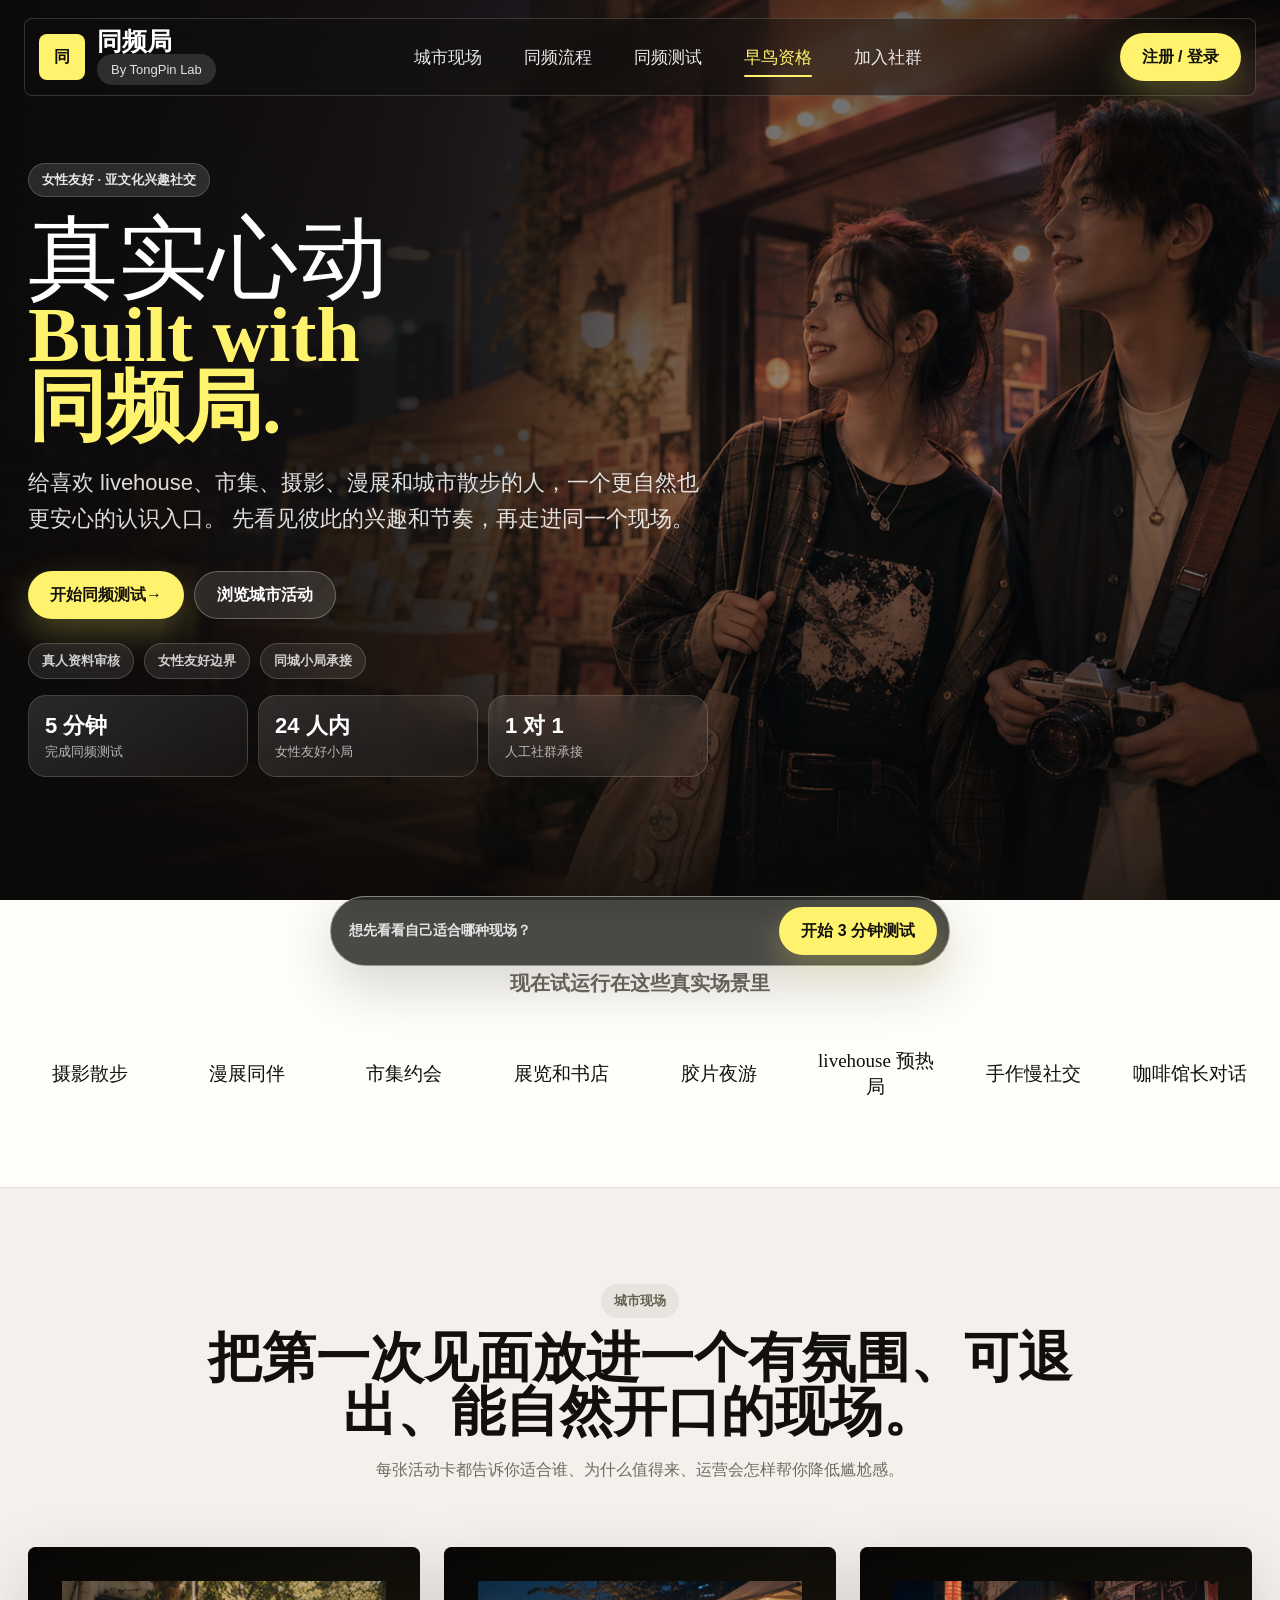
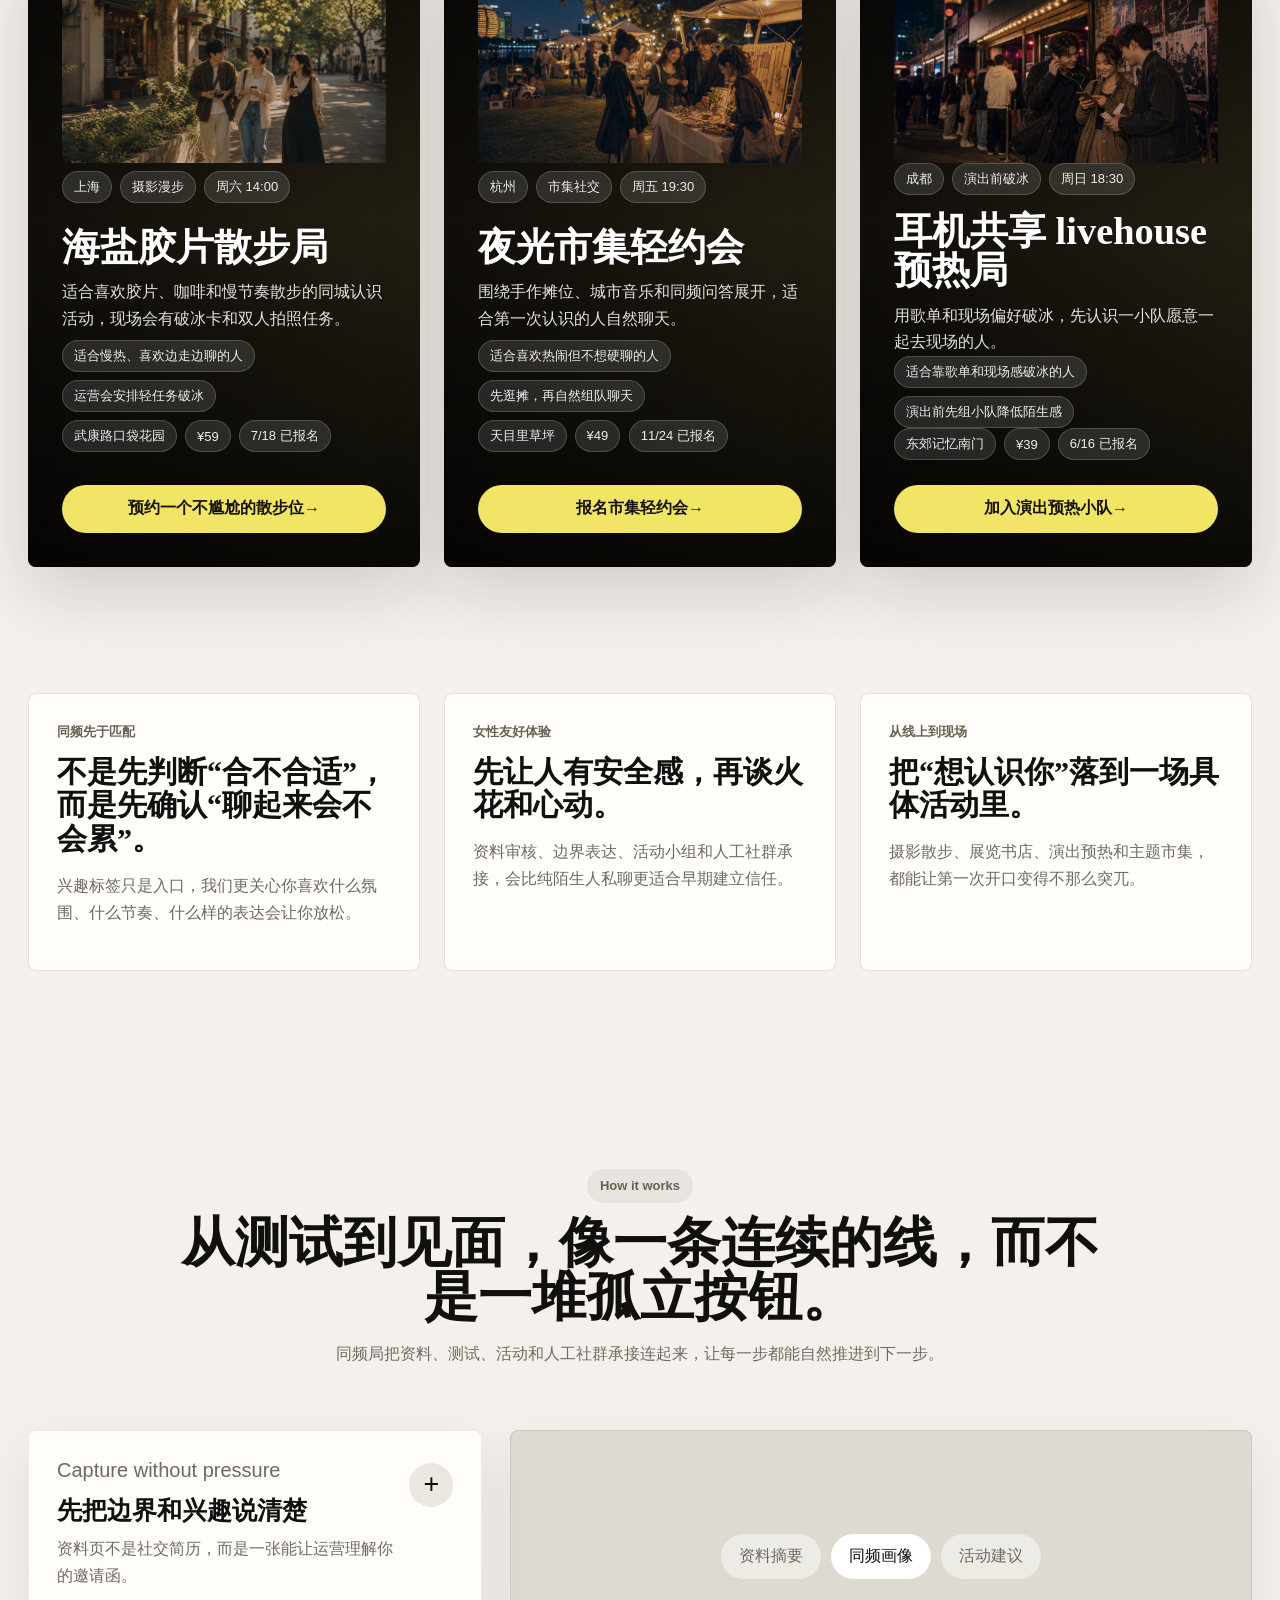
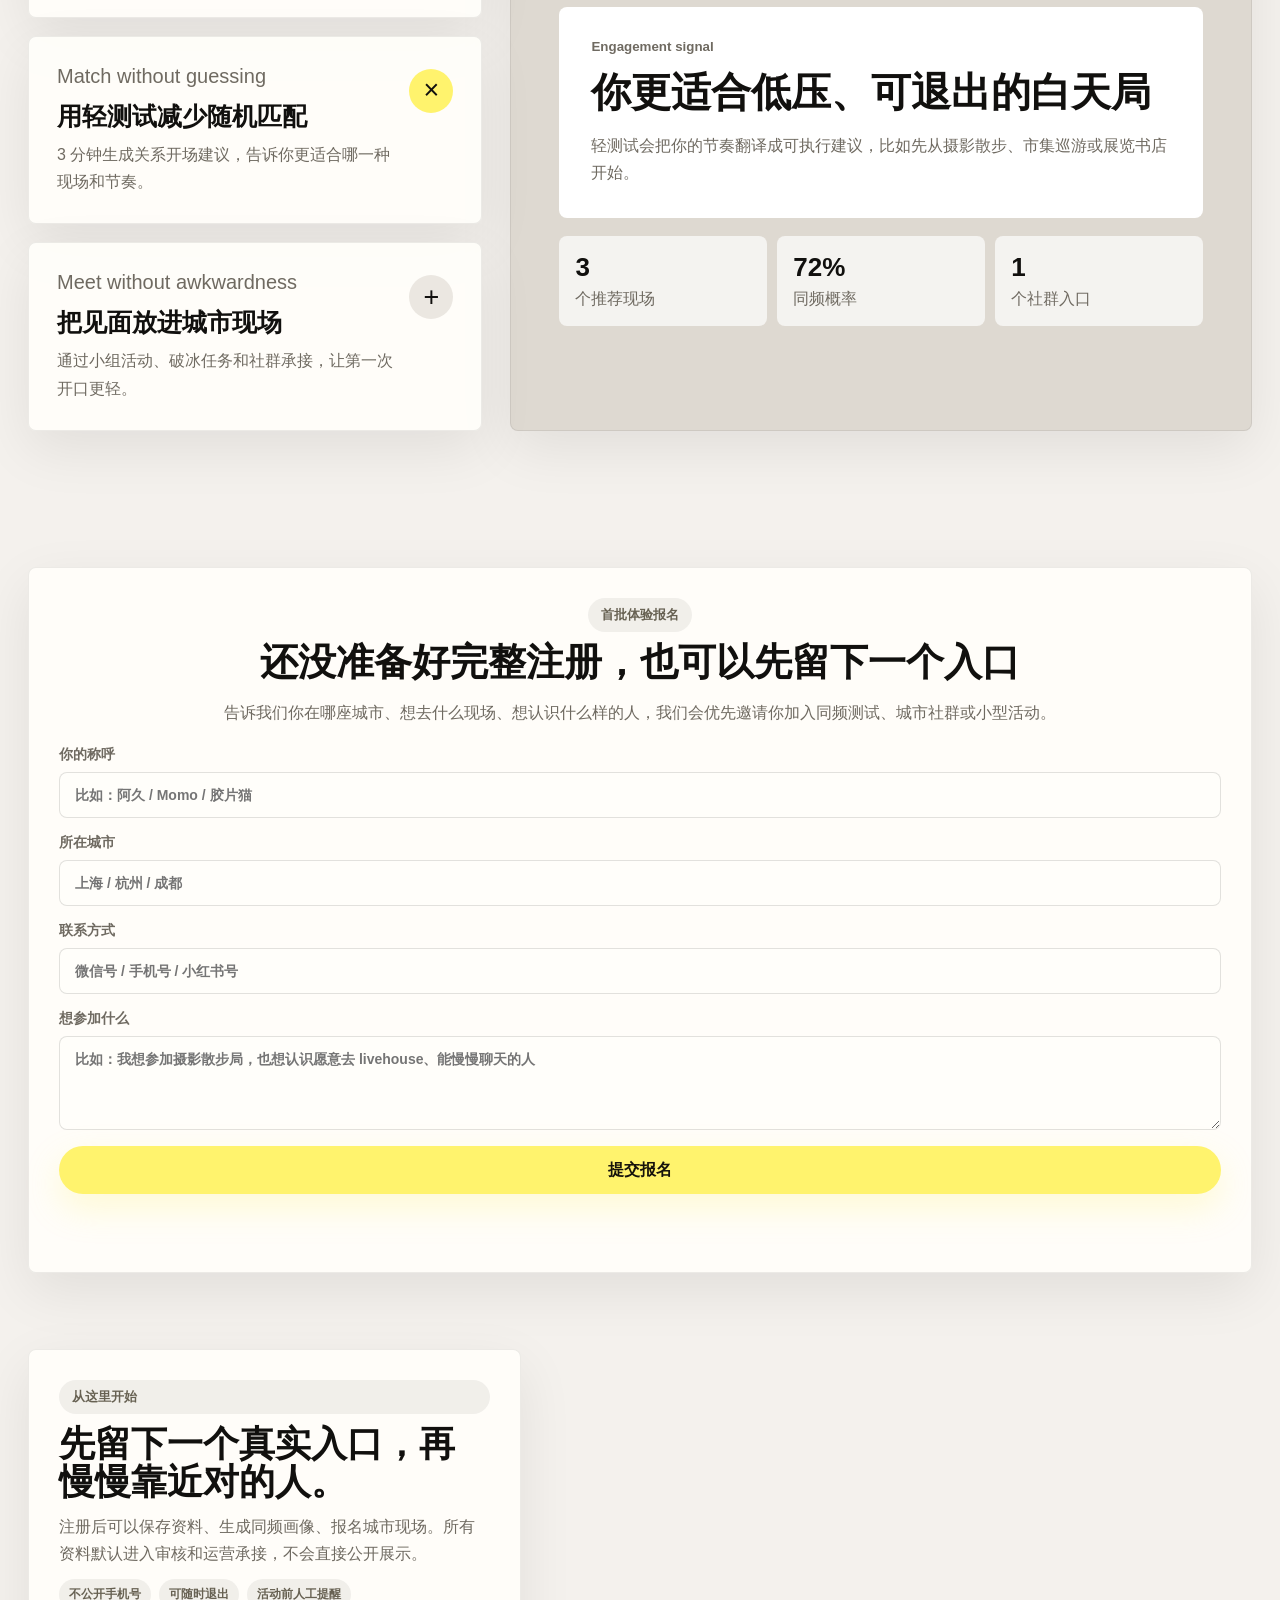
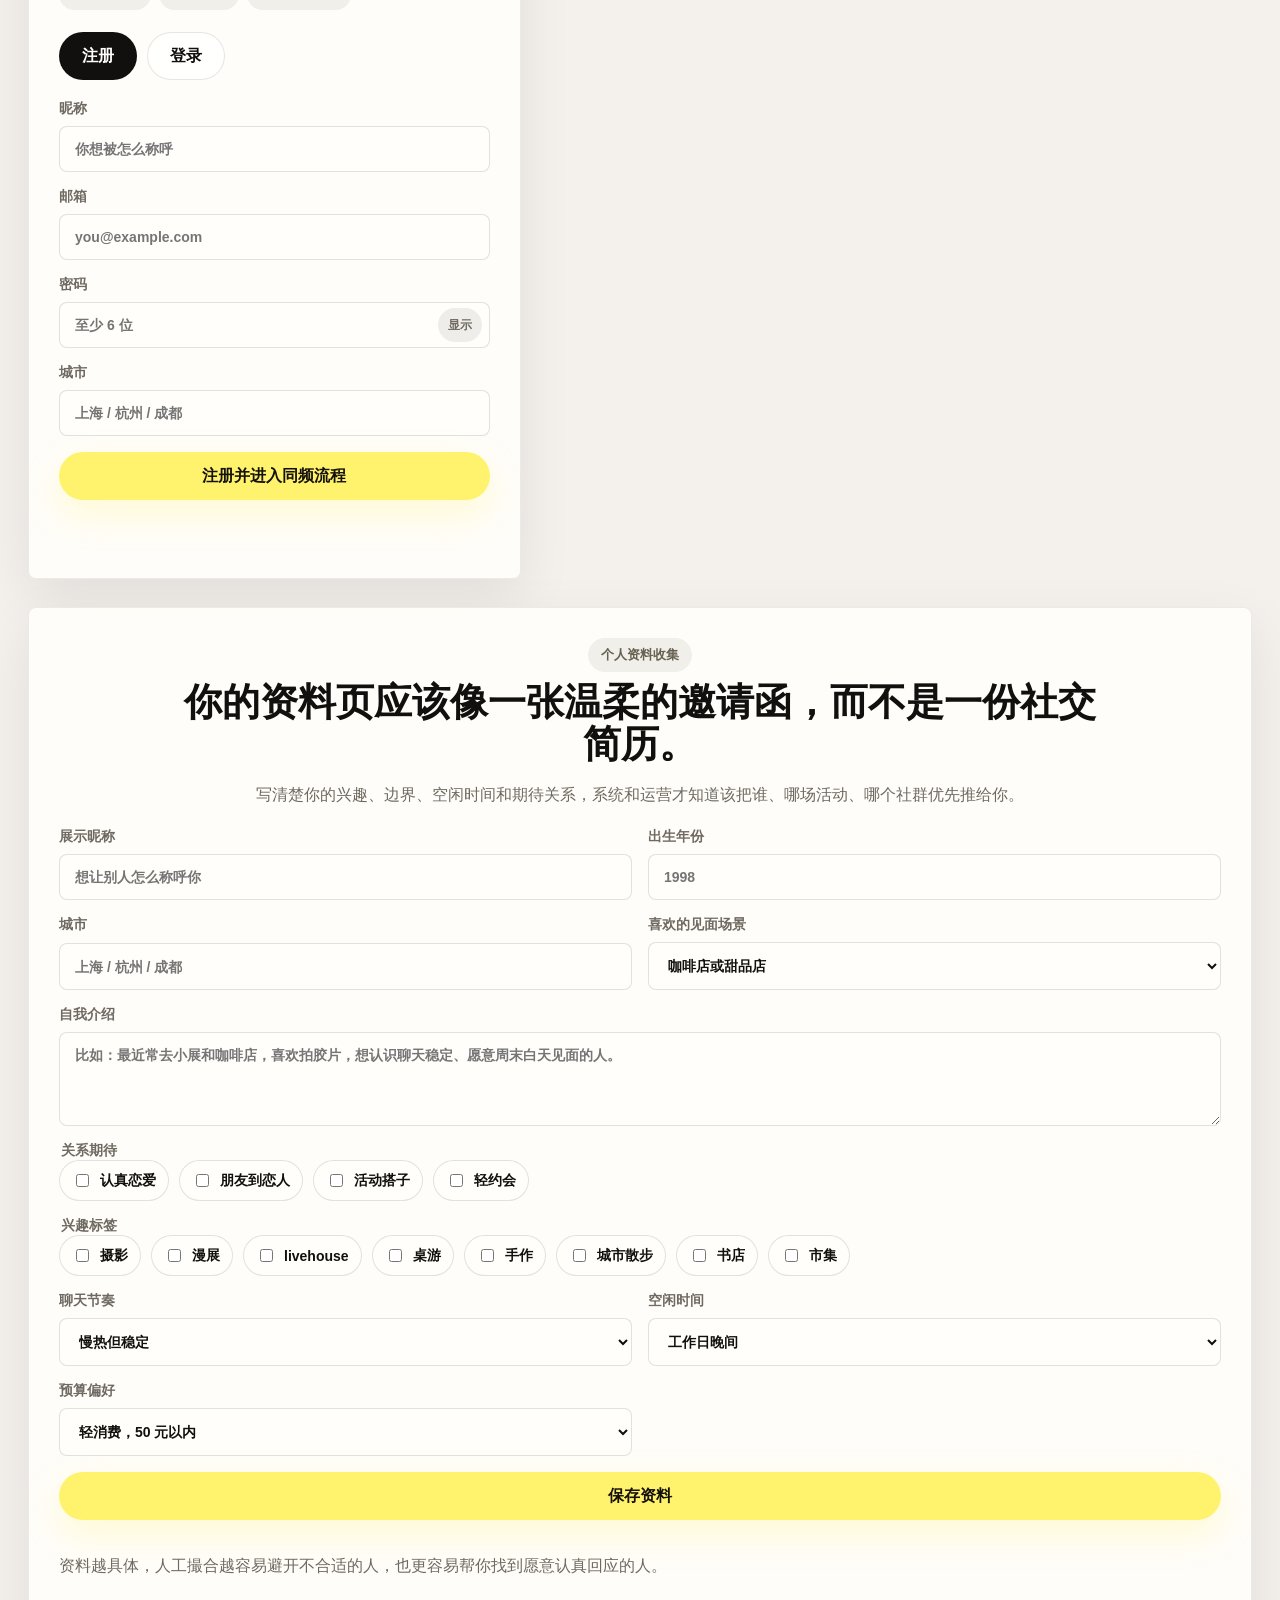
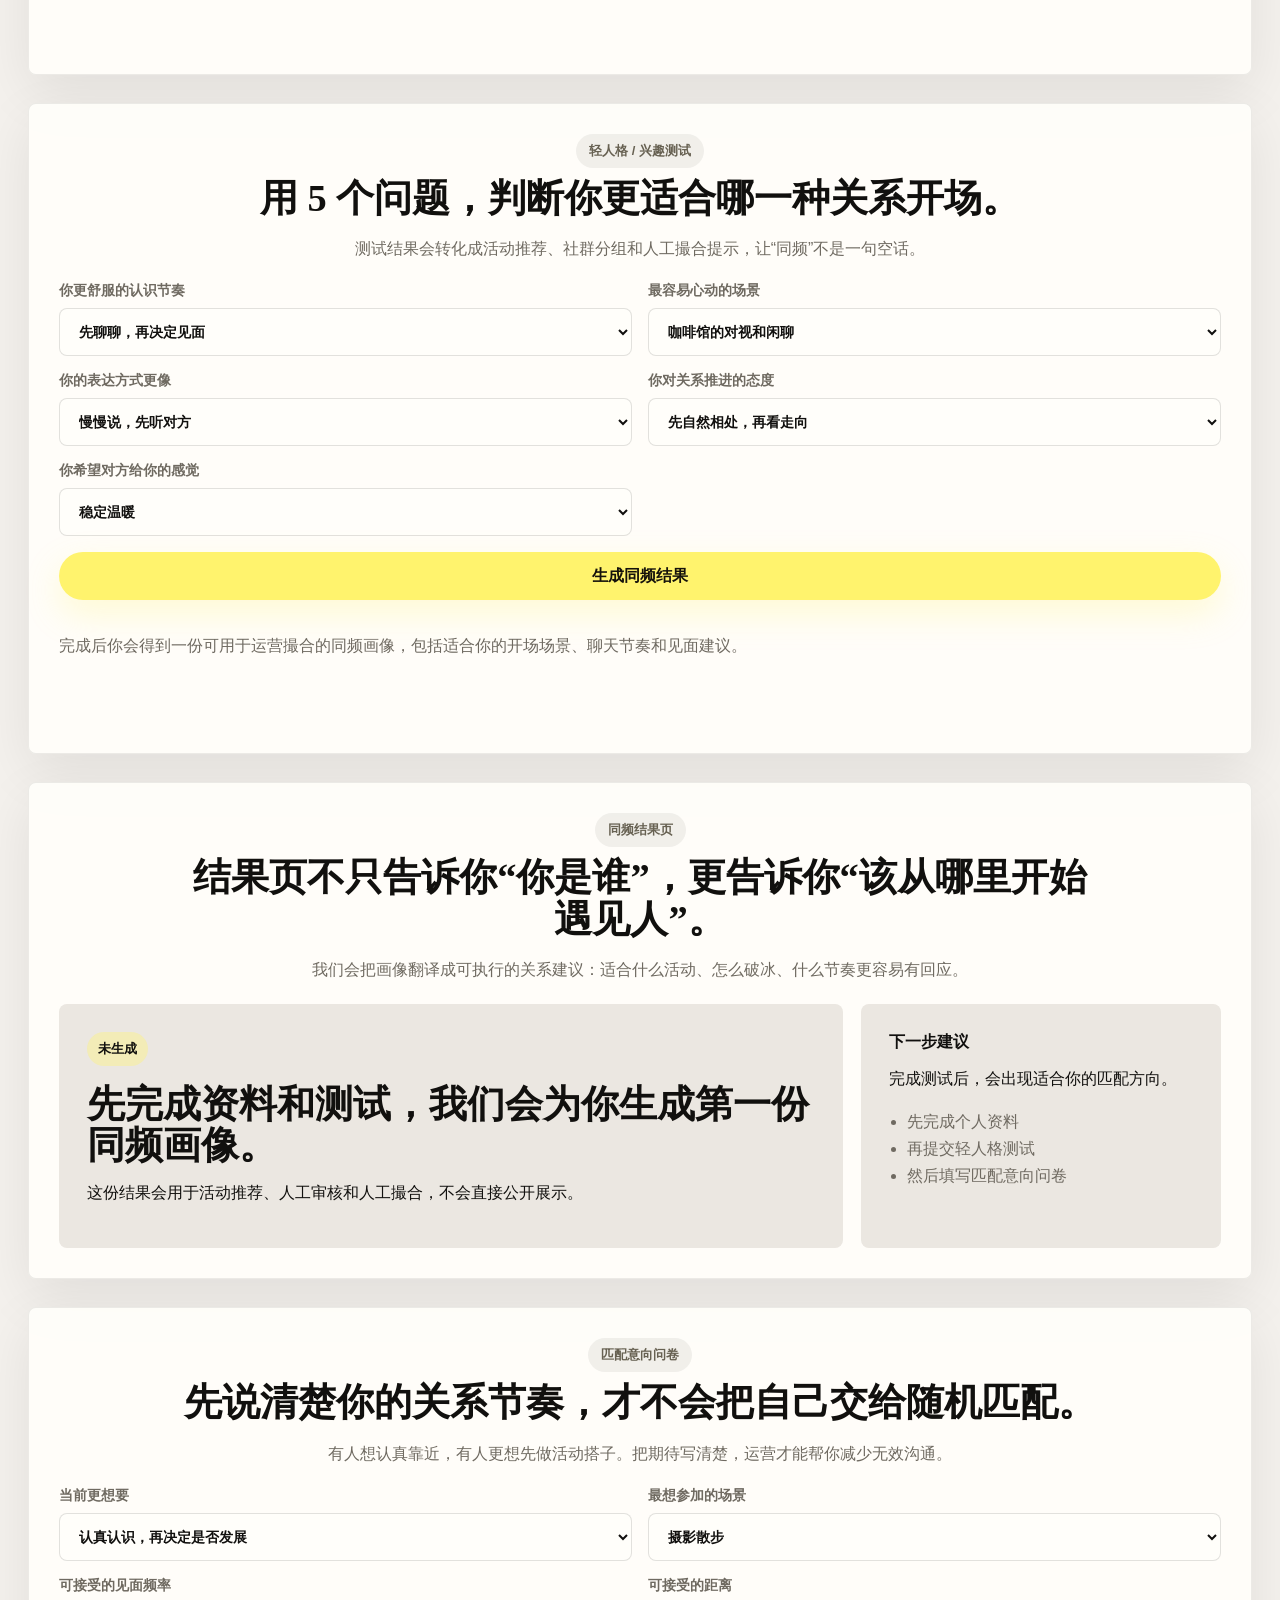
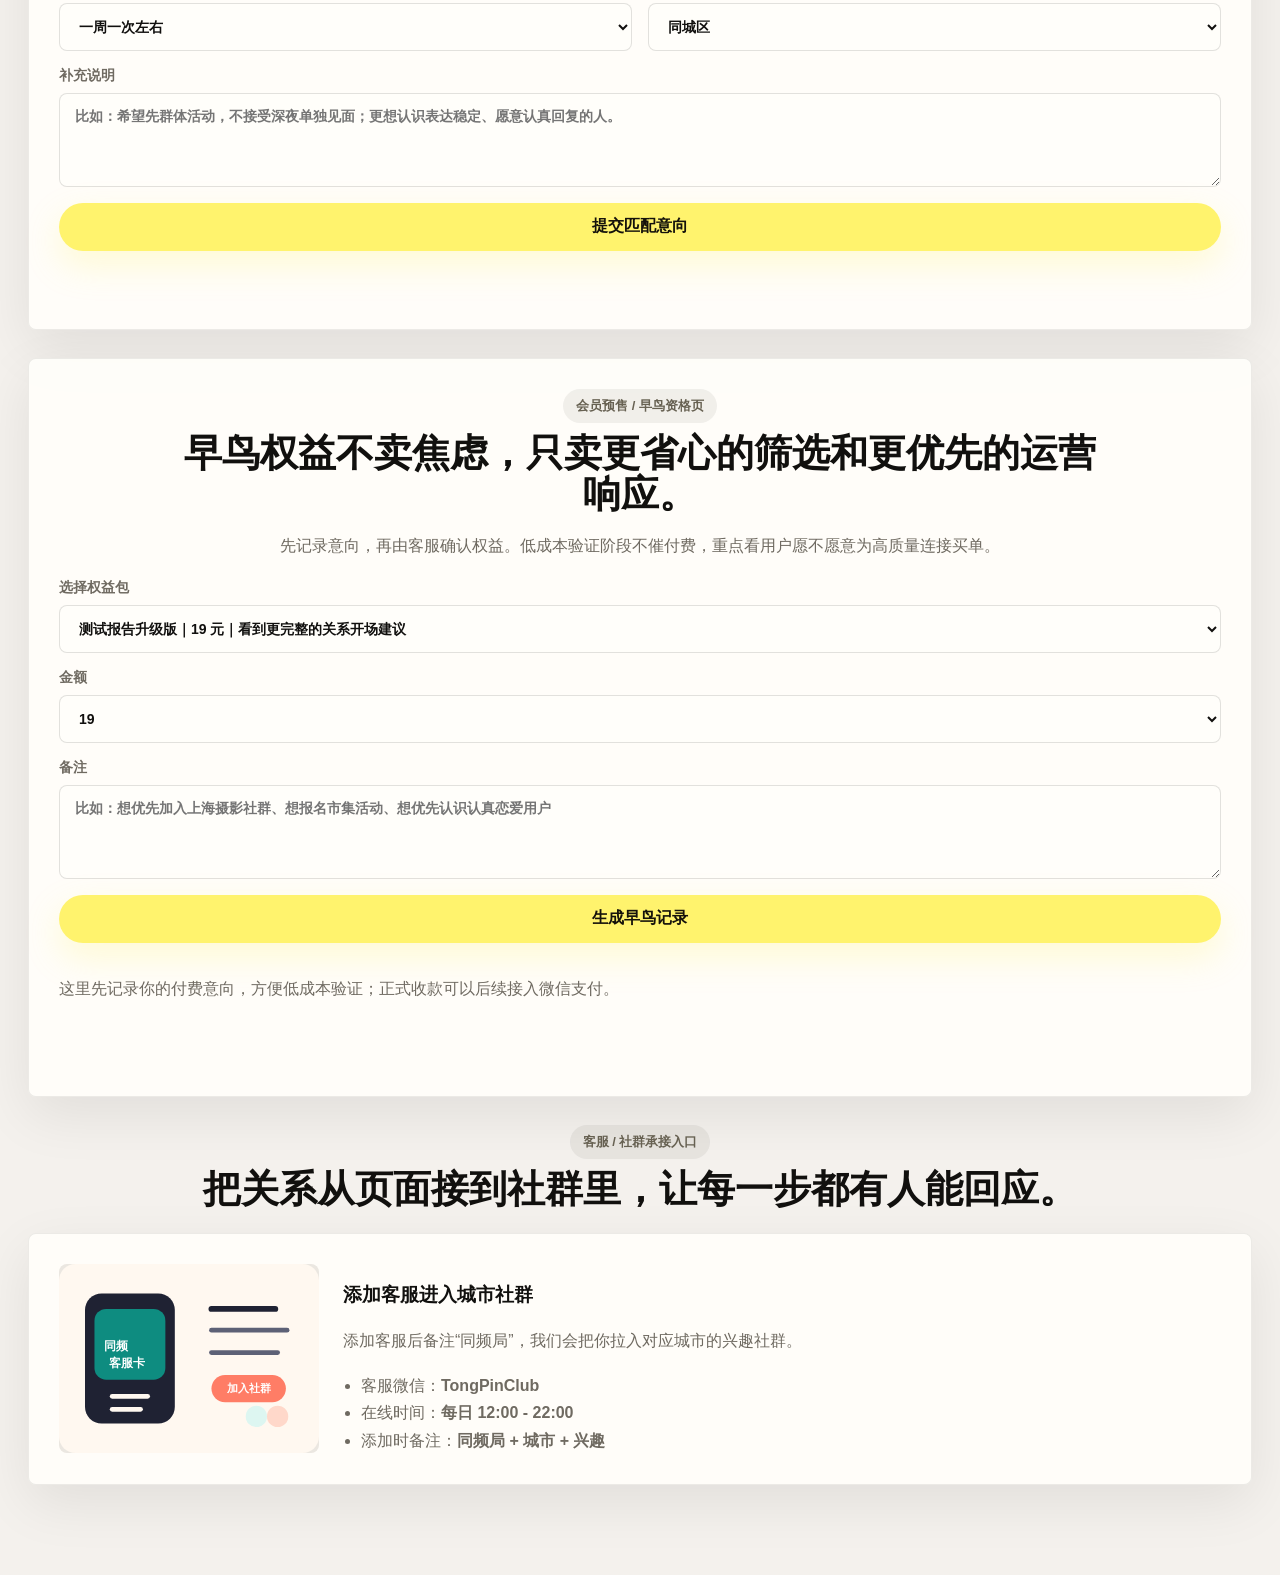
==== commit 0597542f: "Enhance landing interactions and conversion polish" ====
--- a/static/index.html
+++ b/static/index.html
@@ -9,6 +9,7 @@
   </head>
   <body>
     <div class="page-shell">
+      <div class="scroll-progress" id="scroll-progress" aria-hidden="true"></div>
       <header class="site-header">
         <a class="brand-mark" href="#top">
           <span class="brand-mark__icon">同</span>
@@ -55,6 +56,11 @@
                 <span>女性友好边界</span>
                 <span>同城小局承接</span>
               </div>
+              <div class="hero-stats" aria-label="同频局试运营指标">
+                <span><strong>5 分钟</strong>完成同频测试</span>
+                <span><strong>24 人内</strong>女性友好小局</span>
+                <span><strong>1 对 1</strong>人工社群承接</span>
+              </div>
             </div>
           </div>
         </section>
@@ -80,16 +86,6 @@
             <p>每张活动卡都告诉你适合谁、为什么值得来、运营会怎样帮你降低尴尬感。</p>
           </div>
           <div class="activity-grid" id="activity-grid"></div>
-          <form class="glass-form hidden" id="activity-note-form">
-            <h3 id="activity-note-title">活动备注</h3>
-            <input type="hidden" name="activity_id" />
-            <label>
-              想让运营知道的事
-              <textarea name="note" rows="4" placeholder="比如：我更想和摄影方向的人组队，或者希望安排新手友好的小组"></textarea>
-            </label>
-            <button class="primary-button" type="submit">确认报名</button>
-            <p class="form-message" id="activity-message"></p>
-          </form>
         </section>
 
         <section class="story-grid" id="story">
@@ -187,6 +183,16 @@
 
         <section class="dashboard-grid">
           <div class="auth-panel" id="auth-panel">
+            <div class="auth-intro">
+              <span class="eyebrow">从这里开始</span>
+              <h2>先留下一个真实入口，再慢慢靠近对的人。</h2>
+              <p>注册后可以保存资料、生成同频画像、报名城市现场。所有资料默认进入审核和运营承接，不会直接公开展示。</p>
+              <div class="auth-proof">
+                <span>不公开手机号</span>
+                <span>可随时退出</span>
+                <span>活动前人工提醒</span>
+              </div>
+            </div>
             <div class="auth-tabs">
               <button class="auth-tab is-active" data-auth-tab="register">注册</button>
               <button class="auth-tab" data-auth-tab="login">登录</button>
@@ -202,7 +208,10 @@
               </label>
               <label>
                 密码
-                <input name="password" type="password" placeholder="至少 6 位" required />
+                <span class="password-field">
+                  <input name="password" type="password" placeholder="至少 6 位" required />
+                  <button type="button" data-password-toggle>显示</button>
+                </span>
               </label>
               <label>
                 城市
@@ -218,7 +227,10 @@
               </label>
               <label>
                 密码
-                <input name="password" type="password" placeholder="请输入密码" required />
+                <span class="password-field">
+                  <input name="password" type="password" placeholder="请输入密码" required />
+                  <button type="button" data-password-toggle>显示</button>
+                </span>
               </label>
               <button class="primary-button" type="submit">登录</button>
               <p class="form-message" id="login-message"></p>
@@ -545,6 +557,46 @@
           </div>
         </section>
       </main>
+
+      <div class="activity-drawer hidden" id="activity-drawer" aria-hidden="true">
+        <button class="activity-drawer__backdrop" type="button" data-close-activity aria-label="关闭活动详情"></button>
+        <aside class="activity-drawer__panel" role="dialog" aria-modal="true" aria-labelledby="activity-drawer-title">
+          <button class="drawer-close" type="button" data-close-activity aria-label="关闭活动详情">×</button>
+          <span class="eyebrow" id="activity-drawer-kicker">城市现场</span>
+          <h3 id="activity-drawer-title">活动详情</h3>
+          <p id="activity-drawer-desc">选择一个你愿意走进去的现场，运营会帮你把第一次开口变轻一点。</p>
+          <div class="activity-drawer__meta" id="activity-drawer-meta"></div>
+          <div class="activity-drawer__promise">
+            <article>
+              <strong>适合谁</strong>
+              <p id="activity-drawer-fit">适合想先从活动搭子开始的人。</p>
+            </article>
+            <article>
+              <strong>怎么破冰</strong>
+              <p id="activity-drawer-value">小组制活动，现场会有轻任务。</p>
+            </article>
+            <article>
+              <strong>安全边界</strong>
+              <p>公开场地、小组入场、活动前后都可联系运营。</p>
+            </article>
+          </div>
+          <form class="glass-form" id="activity-note-form">
+            <h4 id="activity-note-title">活动备注</h4>
+            <input type="hidden" name="activity_id" />
+            <label>
+              想让运营知道的事
+              <textarea name="note" rows="4" placeholder="比如：我更想和摄影方向的人组队，或者希望安排新手友好的小组"></textarea>
+            </label>
+            <button class="primary-button" type="submit">确认报名，让运营联系我</button>
+            <p class="form-message" id="activity-message"></p>
+          </form>
+        </aside>
+      </div>
+
+      <div class="sticky-conversion" id="sticky-conversion" aria-label="快捷操作">
+        <span>想先看看自己适合哪种现场？</span>
+        <button class="primary-button" data-scroll="#auth-panel">开始 3 分钟测试</button>
+      </div>
     </div>
 
     <script src="app.js"></script>
--- a/static/styles.css
+++ b/static/styles.css
@@ -33,6 +33,11 @@
   font-family: "Avenir Next", "PingFang SC", "Hiragino Sans GB", "Microsoft YaHei", sans-serif;
 }
 
+body.has-drawer,
+body.has-drawer .page-shell {
+  overflow: hidden;
+}
+
 img {
   display: block;
   max-width: 100%;
@@ -68,6 +73,17 @@
   width: 100%;
   min-height: 100vh;
   overflow: hidden;
+}
+
+.scroll-progress {
+  position: fixed;
+  top: 0;
+  left: 0;
+  z-index: 60;
+  width: 0%;
+  height: 3px;
+  background: linear-gradient(90deg, var(--accent), #ffb47c, #fffefa);
+  box-shadow: 0 0 18px rgba(255, 243, 109, 0.52);
 }
 
 .site-header {
@@ -87,6 +103,14 @@
   background: rgba(17, 16, 14, 0.46);
   backdrop-filter: blur(18px);
   color: white;
+  transition: top 0.2s ease, background 0.2s ease, box-shadow 0.2s ease, border-color 0.2s ease;
+}
+
+.is-scrolled .site-header {
+  top: 10px;
+  background: rgba(17, 16, 14, 0.74);
+  border-color: rgba(255, 255, 255, 0.28);
+  box-shadow: 0 18px 60px rgba(0, 0, 0, 0.22);
 }
 
 .brand-mark {
@@ -132,11 +156,31 @@
 }
 
 .site-nav a {
+  position: relative;
   transition: color 0.18s ease;
 }
 
-.site-nav a:hover {
+.site-nav a::after {
+  content: "";
+  position: absolute;
+  left: 0;
+  right: 0;
+  bottom: -8px;
+  height: 2px;
+  border-radius: 999px;
+  background: var(--accent);
+  transform: scaleX(0);
+  transform-origin: center;
+  transition: transform 0.18s ease;
+}
+
+.site-nav a:hover,
+.site-nav a.is-active {
   color: var(--accent);
+}
+
+.site-nav a.is-active::after {
+  transform: scaleX(1);
 }
 
 .header-actions,
@@ -184,6 +228,12 @@
 .ghost-button:hover,
 .auth-tab:hover {
   transform: translateY(-2px);
+}
+
+.primary-button:active,
+.ghost-button:active,
+.auth-tab:active {
+  transform: translateY(0) scale(0.98);
 }
 
 .auth-tab.is-active {
@@ -288,6 +338,32 @@
   font-weight: 700;
 }
 
+.hero-stats {
+  display: grid;
+  grid-template-columns: repeat(3, minmax(0, 1fr));
+  gap: 10px;
+  width: min(680px, 100%);
+  margin-top: 16px;
+}
+
+.hero-stats span {
+  display: grid;
+  gap: 2px;
+  min-height: 78px;
+  padding: 15px 16px;
+  border: 1px solid rgba(255, 255, 255, 0.15);
+  border-radius: 18px;
+  background: linear-gradient(145deg, rgba(255, 255, 255, 0.13), rgba(255, 255, 255, 0.04));
+  color: rgba(255, 255, 255, 0.68);
+  backdrop-filter: blur(16px);
+  font-size: 13px;
+}
+
+.hero-stats strong {
+  color: white;
+  font-size: 22px;
+}
+
 .eyebrow {
   display: inline-flex;
   align-items: center;
@@ -401,6 +477,23 @@
   color: white;
   background: #17130e;
   box-shadow: var(--shadow);
+  isolation: isolate;
+  transform: translateY(0);
+  transition: transform 0.28s ease, box-shadow 0.28s ease, filter 0.28s ease;
+}
+
+.activity-card:focus-visible {
+  outline: 4px solid rgba(255, 243, 109, 0.72);
+  outline-offset: 4px;
+}
+
+.activity-card:hover {
+  transform: translateY(-8px);
+  box-shadow: 0 34px 90px rgba(17, 16, 14, 0.24);
+}
+
+.activity-card:hover .activity-card__image {
+  transform: scale(1.04);
 }
 
 .activity-card__image {
@@ -411,6 +504,8 @@
   object-fit: cover;
   object-position: var(--activity-position, center);
   opacity: 0.86;
+  transform: scale(1);
+  transition: transform 0.5s ease, opacity 0.28s ease;
 }
 
 .activity-card::after {
@@ -470,6 +565,10 @@
   background: rgba(255, 243, 109, 0.94);
   color: var(--accent-ink);
   border-color: transparent;
+}
+
+.activity-card .activity-apply::after {
+  content: " →";
 }
 
 .story-grid {
@@ -679,6 +778,40 @@
   padding: 30px;
 }
 
+.auth-intro {
+  display: grid;
+  gap: 12px;
+  margin-bottom: 22px;
+}
+
+.auth-intro h2 {
+  margin: 0;
+  font-family: Georgia, "Times New Roman", serif;
+  font-size: clamp(30px, 2.8vw, 44px);
+  line-height: 1.04;
+}
+
+.auth-intro p {
+  margin: 0;
+  color: var(--muted);
+  line-height: 1.7;
+}
+
+.auth-proof {
+  display: flex;
+  flex-wrap: wrap;
+  gap: 8px;
+}
+
+.auth-proof span {
+  padding: 7px 10px;
+  border-radius: 999px;
+  background: rgba(17, 16, 14, 0.06);
+  color: var(--olive);
+  font-size: 12px;
+  font-weight: 800;
+}
+
 .dashboard-head {
   display: flex;
   align-items: flex-start;
@@ -794,6 +927,29 @@
   padding: 14px 15px;
 }
 
+.password-field {
+  position: relative;
+  display: block;
+}
+
+.password-field input {
+  padding-right: 70px;
+}
+
+.password-field button {
+  position: absolute;
+  top: 50%;
+  right: 8px;
+  min-height: 34px;
+  padding: 0 10px;
+  border-radius: 999px;
+  background: rgba(17, 16, 14, 0.07);
+  color: var(--muted);
+  font-size: 12px;
+  font-weight: 800;
+  transform: translateY(-50%);
+}
+
 input:focus,
 textarea:focus,
 select:focus {
@@ -1003,6 +1159,171 @@
   margin-top: 12px;
 }
 
+.activity-drawer {
+  position: fixed;
+  inset: 0;
+  z-index: 70;
+  display: grid;
+  place-items: stretch end;
+}
+
+.activity-drawer__backdrop {
+  position: absolute;
+  inset: 0;
+  background: rgba(13, 11, 9, 0.54);
+  backdrop-filter: blur(8px);
+}
+
+.activity-drawer__panel {
+  position: relative;
+  z-index: 1;
+  width: min(640px, calc(100% - 22px));
+  height: calc(100% - 22px);
+  margin: 11px;
+  overflow-y: auto;
+  padding: 34px;
+  border: 1px solid rgba(255, 255, 255, 0.36);
+  border-radius: 26px;
+  background:
+    radial-gradient(circle at 88% 10%, rgba(255, 243, 109, 0.22), transparent 30%),
+    linear-gradient(145deg, rgba(255, 254, 250, 0.98), rgba(235, 231, 225, 0.96));
+  box-shadow: 0 34px 120px rgba(0, 0, 0, 0.28);
+  animation: drawerIn 0.28s ease both;
+}
+
+.drawer-close {
+  position: sticky;
+  top: 0;
+  float: right;
+  display: grid;
+  place-items: center;
+  width: 42px;
+  height: 42px;
+  border-radius: 50%;
+  background: var(--ink);
+  color: white;
+  font-size: 24px;
+}
+
+.activity-drawer__panel h3 {
+  margin: 16px 0 12px;
+  font-family: Georgia, "Times New Roman", serif;
+  font-size: clamp(38px, 5vw, 64px);
+  line-height: 0.98;
+}
+
+.activity-drawer__panel > p {
+  margin: 0;
+  color: var(--muted);
+  font-size: 17px;
+  line-height: 1.75;
+}
+
+.activity-drawer__meta {
+  display: flex;
+  flex-wrap: wrap;
+  gap: 8px;
+  margin: 22px 0;
+}
+
+.activity-drawer__meta span {
+  padding: 8px 12px;
+  border-radius: 999px;
+  background: white;
+  border: 1px solid var(--line);
+  color: var(--ink);
+  font-weight: 800;
+  font-size: 13px;
+}
+
+.activity-drawer__promise {
+  display: grid;
+  gap: 12px;
+  margin: 22px 0;
+}
+
+.activity-drawer__promise article {
+  padding: 16px;
+  border: 1px solid var(--line);
+  border-radius: 18px;
+  background: rgba(255, 255, 255, 0.68);
+}
+
+.activity-drawer__promise strong {
+  display: block;
+  margin-bottom: 6px;
+  color: var(--olive);
+  font-size: 13px;
+}
+
+.activity-drawer__promise p {
+  margin: 0;
+  color: var(--ink);
+  line-height: 1.65;
+}
+
+.activity-drawer h4 {
+  margin: 0;
+  font-size: 20px;
+}
+
+.sticky-conversion {
+  position: fixed;
+  left: 50%;
+  bottom: 18px;
+  z-index: 45;
+  display: flex;
+  align-items: center;
+  gap: 14px;
+  width: min(620px, calc(100% - 28px));
+  padding: 10px 12px 10px 18px;
+  border: 1px solid rgba(255, 255, 255, 0.42);
+  border-radius: 999px;
+  background: rgba(17, 16, 14, 0.76);
+  color: rgba(255, 255, 255, 0.86);
+  box-shadow: 0 18px 60px rgba(0, 0, 0, 0.18);
+  backdrop-filter: blur(18px);
+  transform: translate(-50%, 120%);
+  transition: transform 0.28s ease;
+}
+
+.is-scrolled .sticky-conversion {
+  transform: translate(-50%, 0);
+}
+
+.is-logged-in .sticky-conversion,
+.has-drawer .sticky-conversion {
+  display: none;
+}
+
+.sticky-conversion span {
+  flex: 1;
+  font-size: 14px;
+  font-weight: 700;
+}
+
+[data-reveal] {
+  opacity: 0;
+  transform: translateY(22px);
+  transition: opacity 0.5s ease, transform 0.5s ease;
+}
+
+[data-reveal].is-visible {
+  opacity: 1;
+  transform: translateY(0);
+}
+
+@keyframes drawerIn {
+  from {
+    opacity: 0;
+    transform: translateX(28px) scale(0.98);
+  }
+  to {
+    opacity: 1;
+    transform: translateX(0) scale(1);
+  }
+}
+
 @media (max-width: 1180px) {
   .site-nav {
     display: none;
@@ -1017,6 +1338,7 @@
   }
 
   .scene-band__track,
+  .hero-stats,
   .activity-grid,
   .story-grid,
   .mini-cards,
@@ -1142,6 +1464,17 @@
 
   .activity-card h3 {
     font-size: 36px;
+  }
+
+  .sticky-conversion {
+    align-items: stretch;
+    flex-direction: column;
+    border-radius: 24px;
+    text-align: center;
+  }
+
+  .sticky-conversion .primary-button {
+    width: 100%;
   }
 
   .thread-preview,
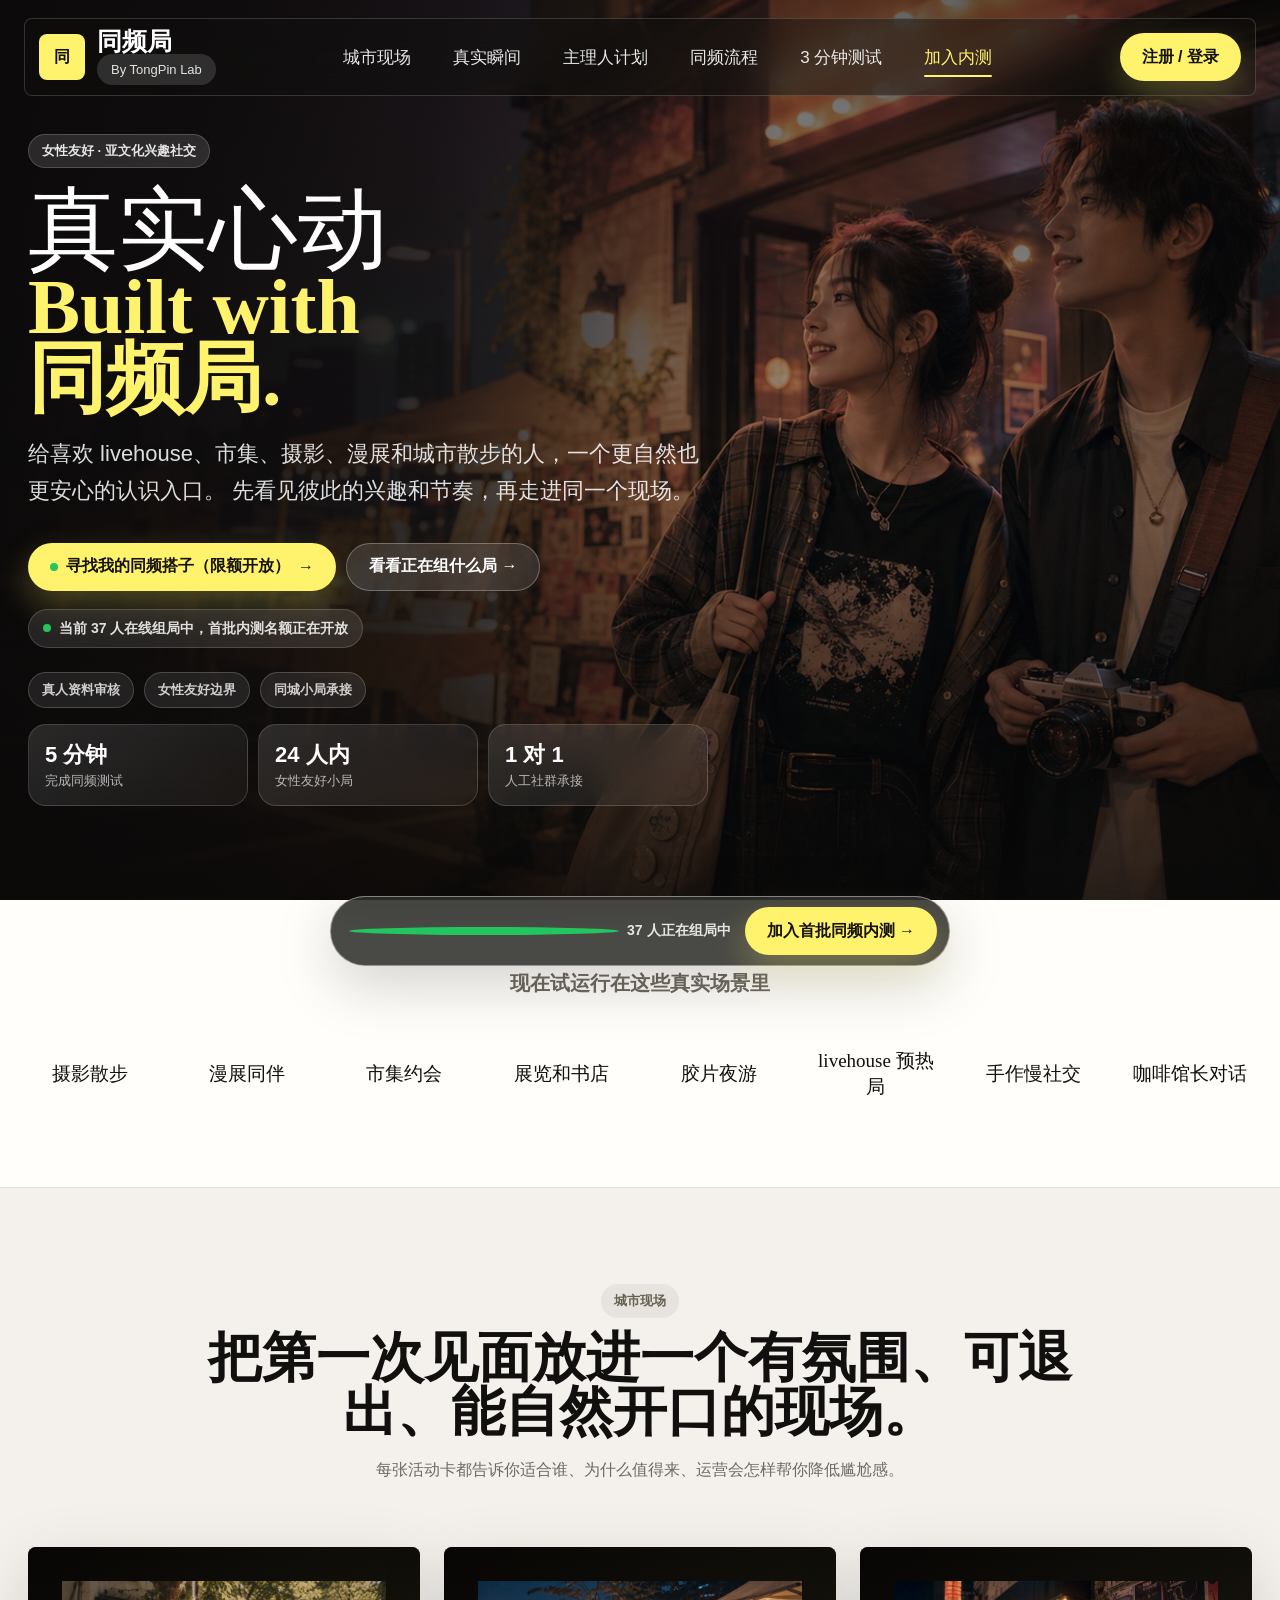
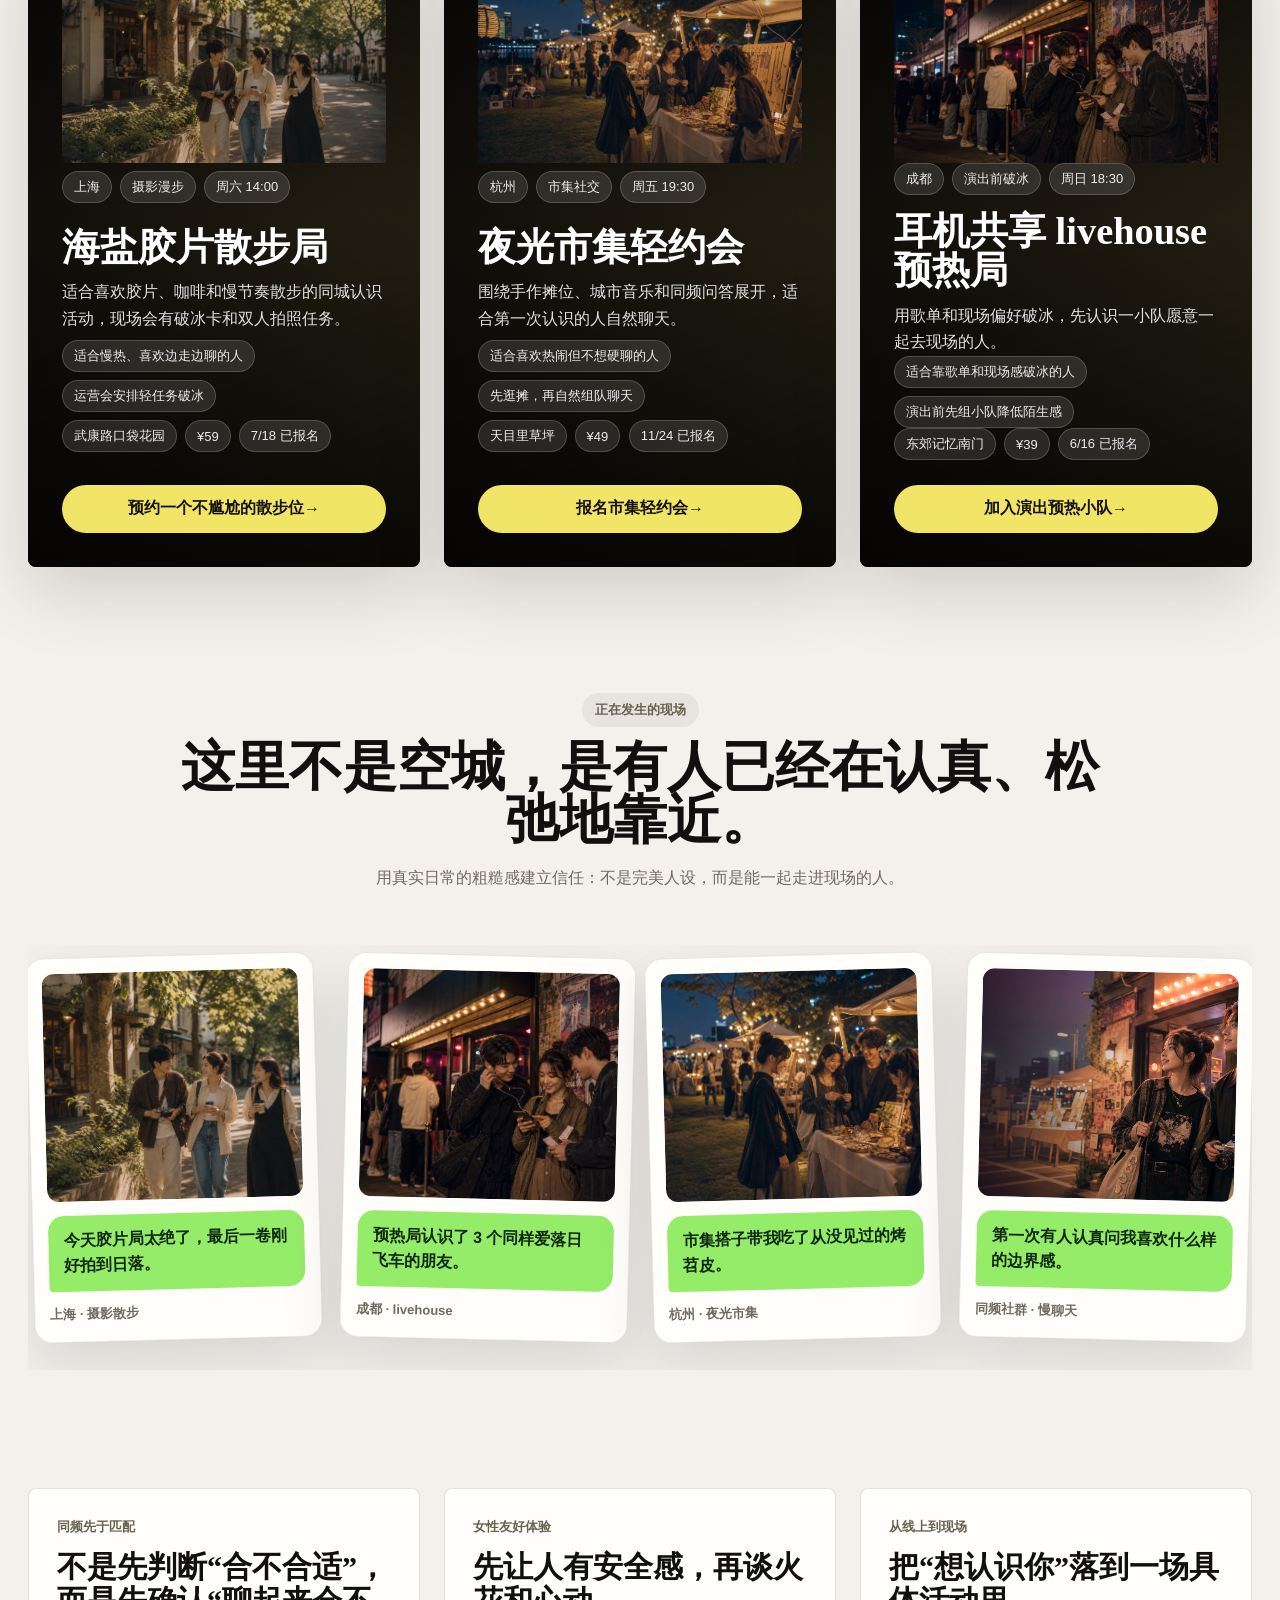
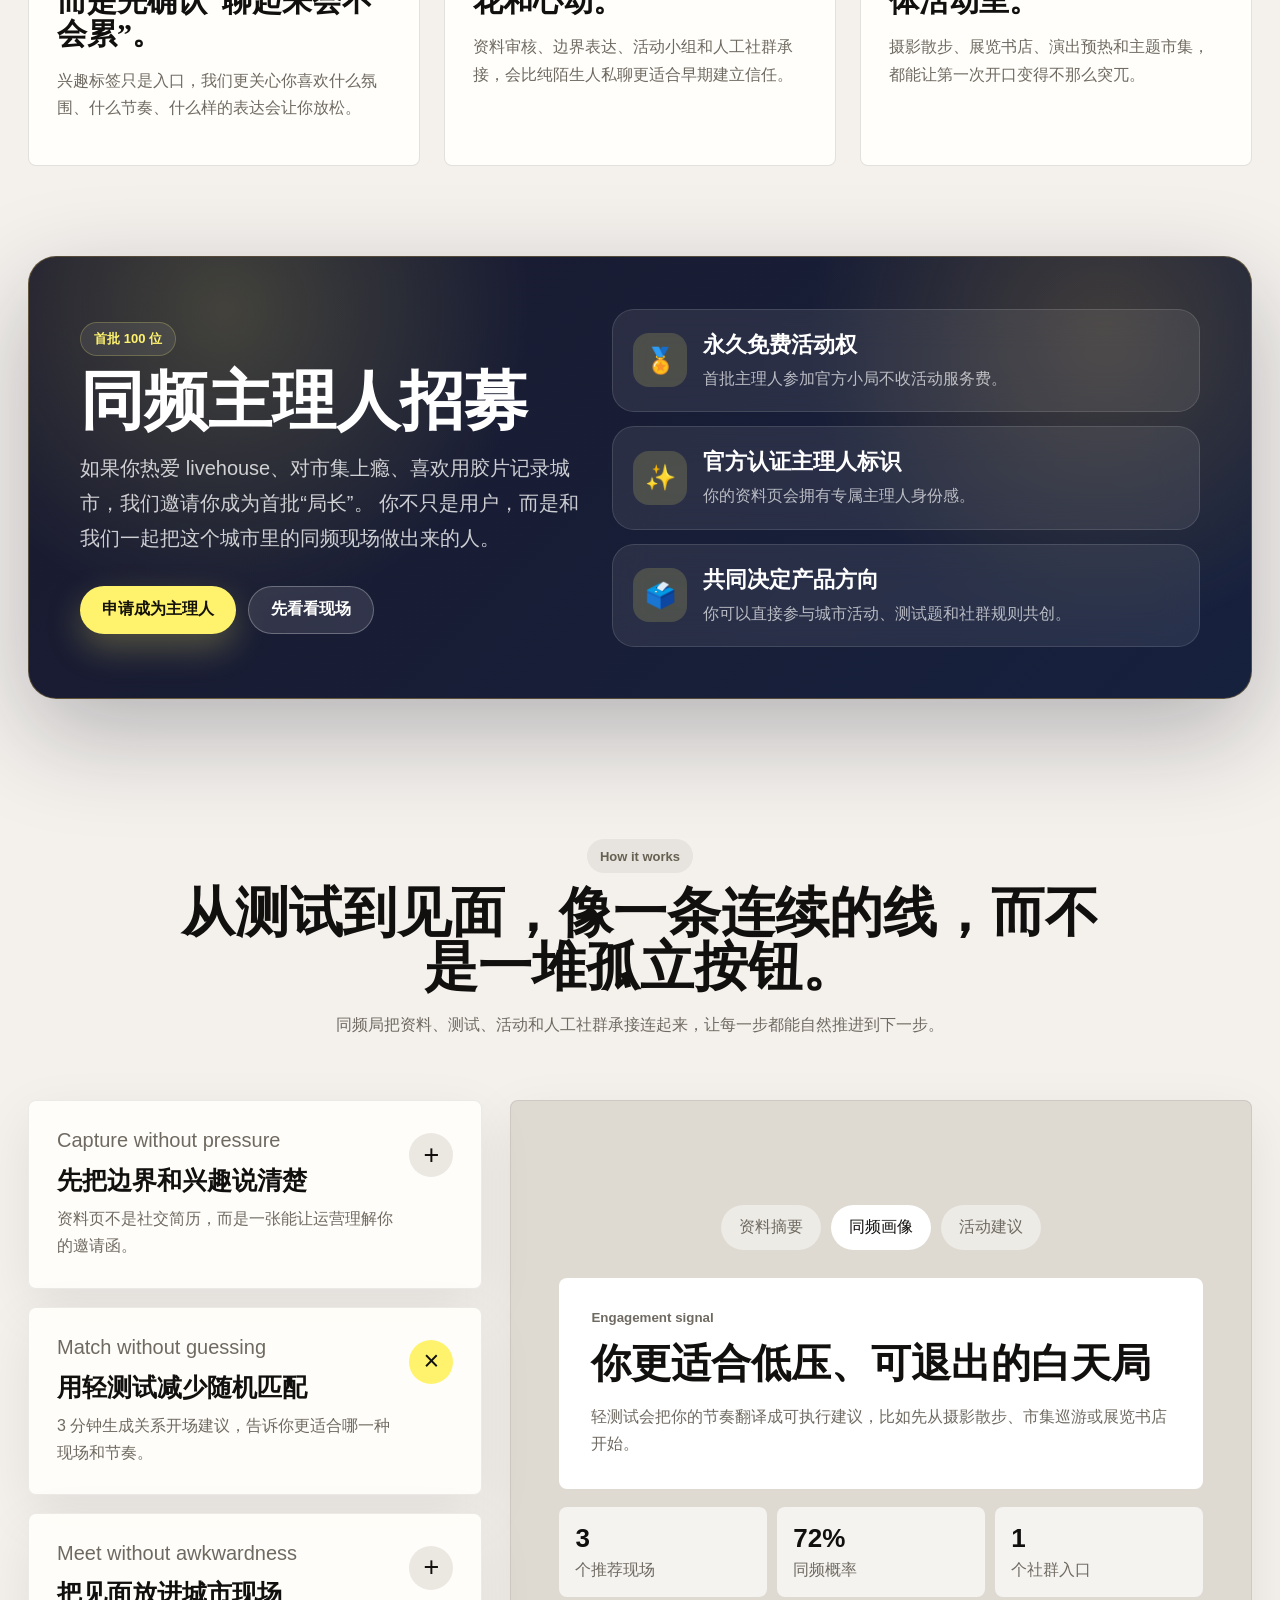
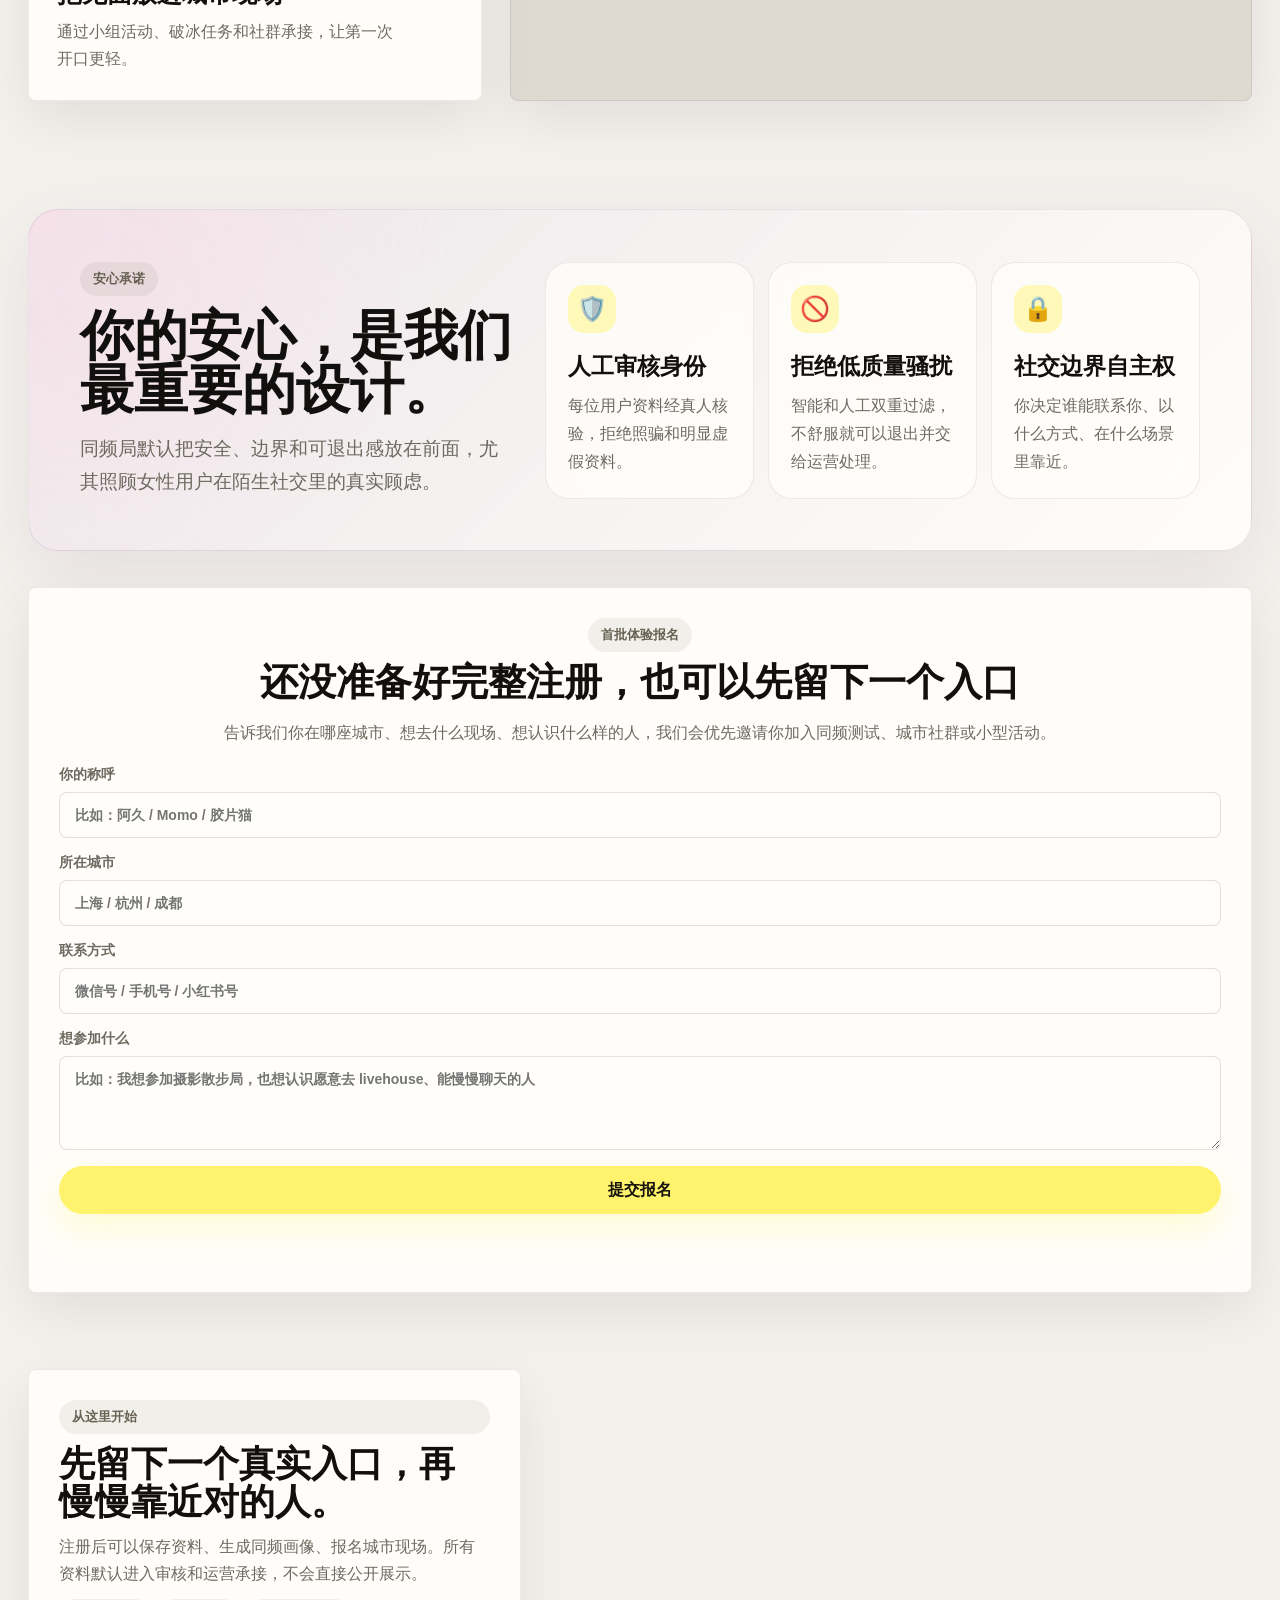
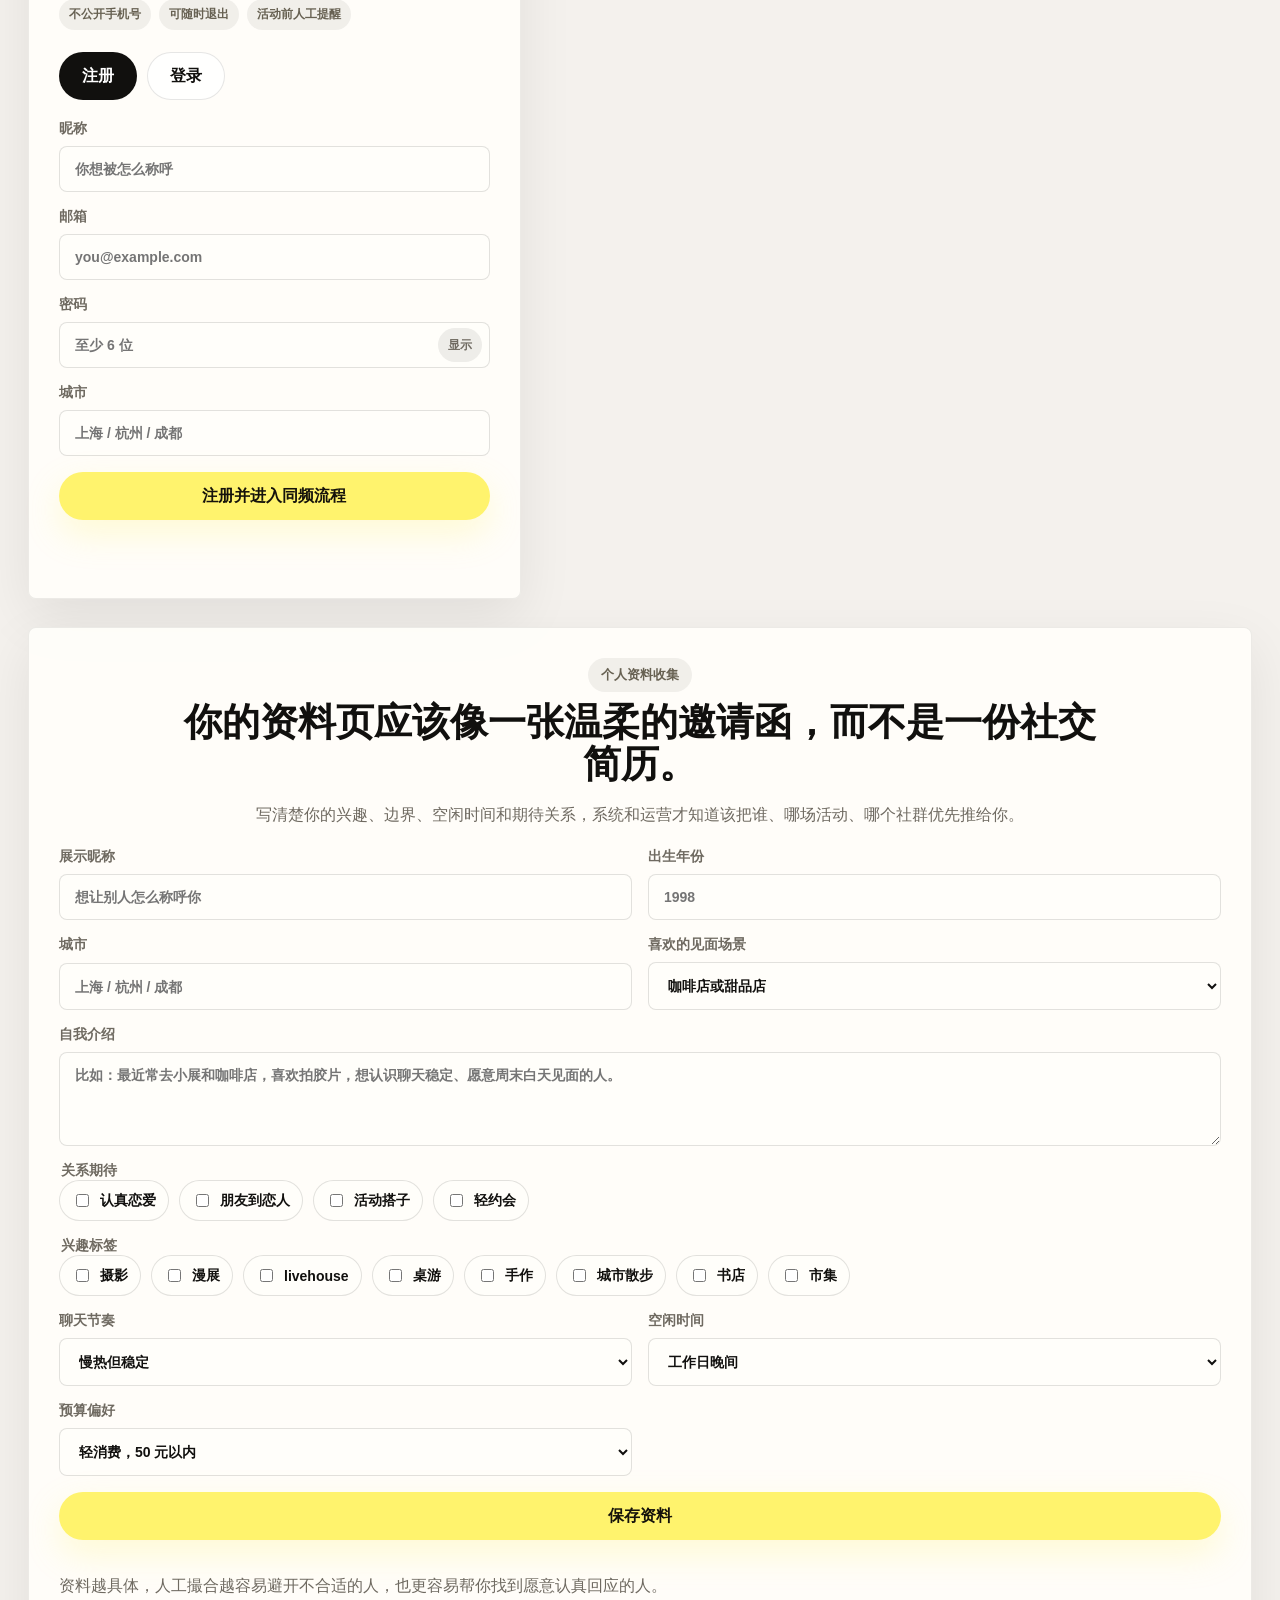
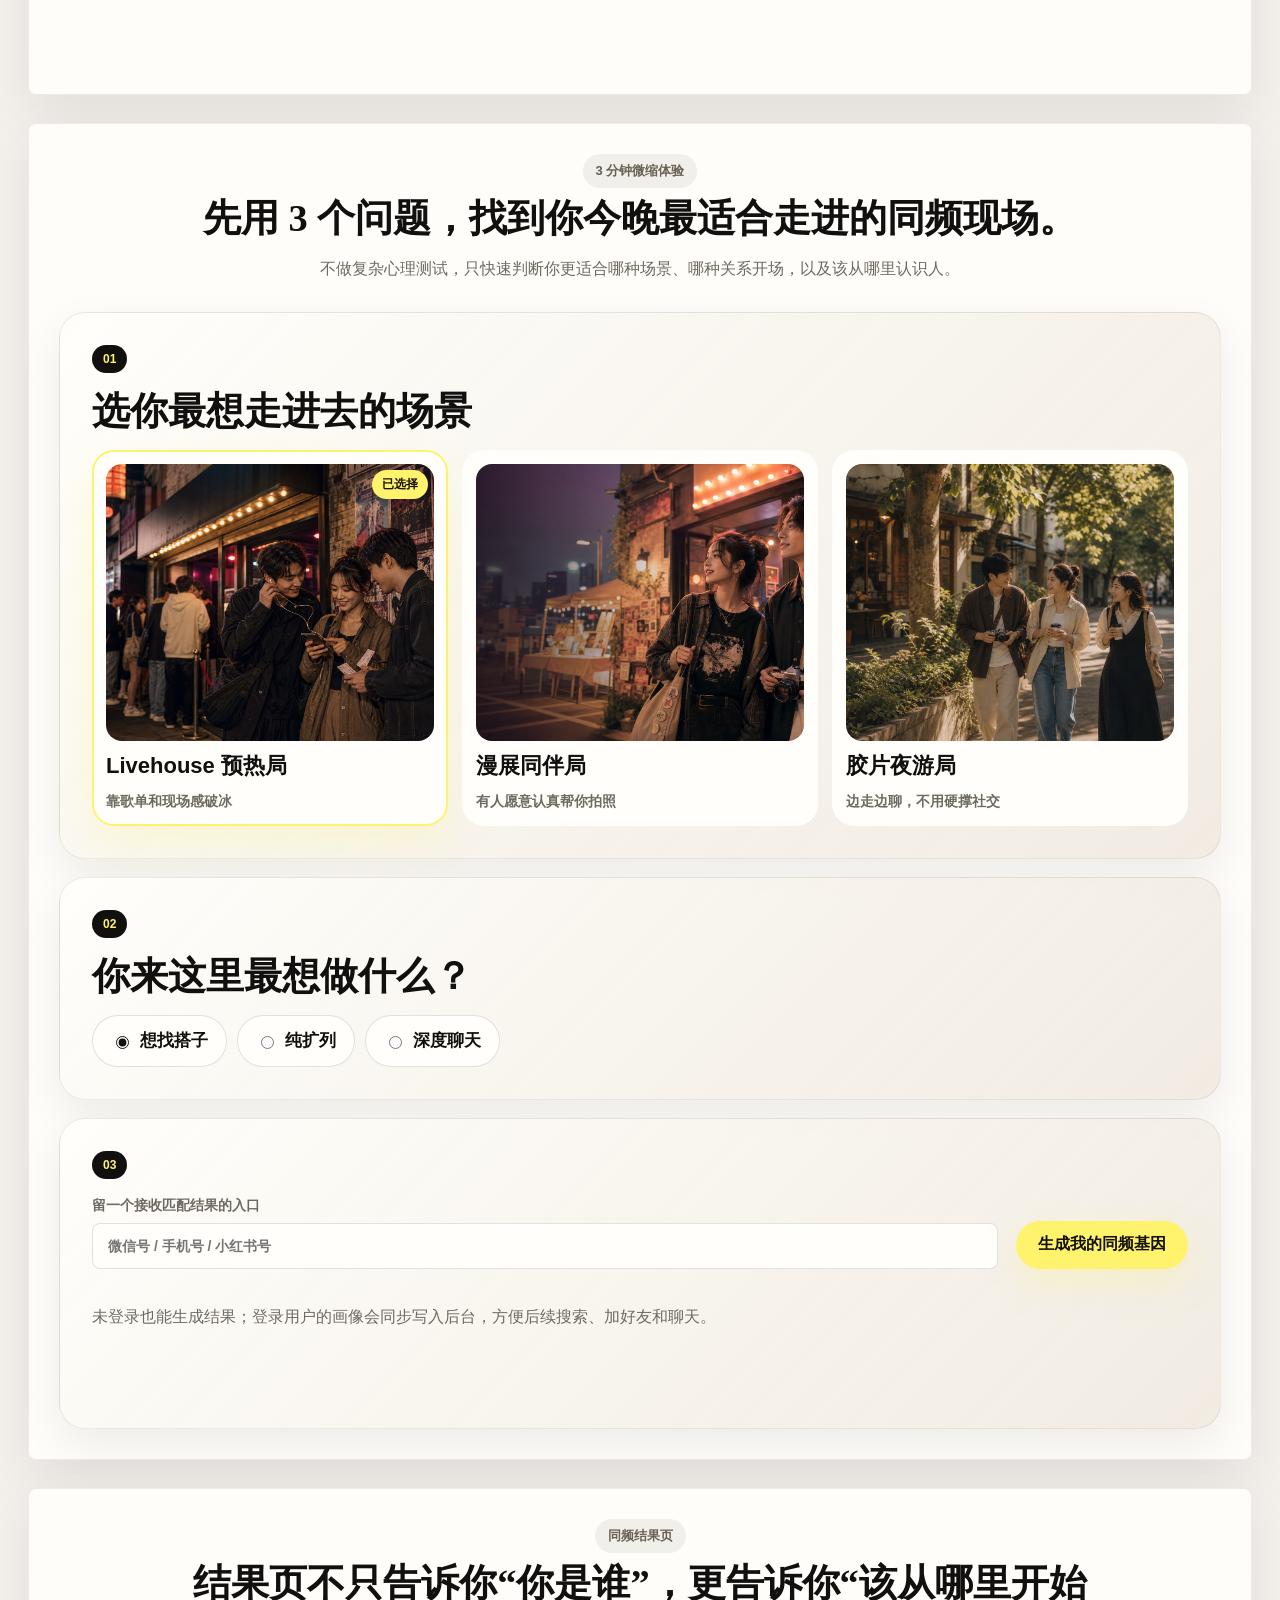
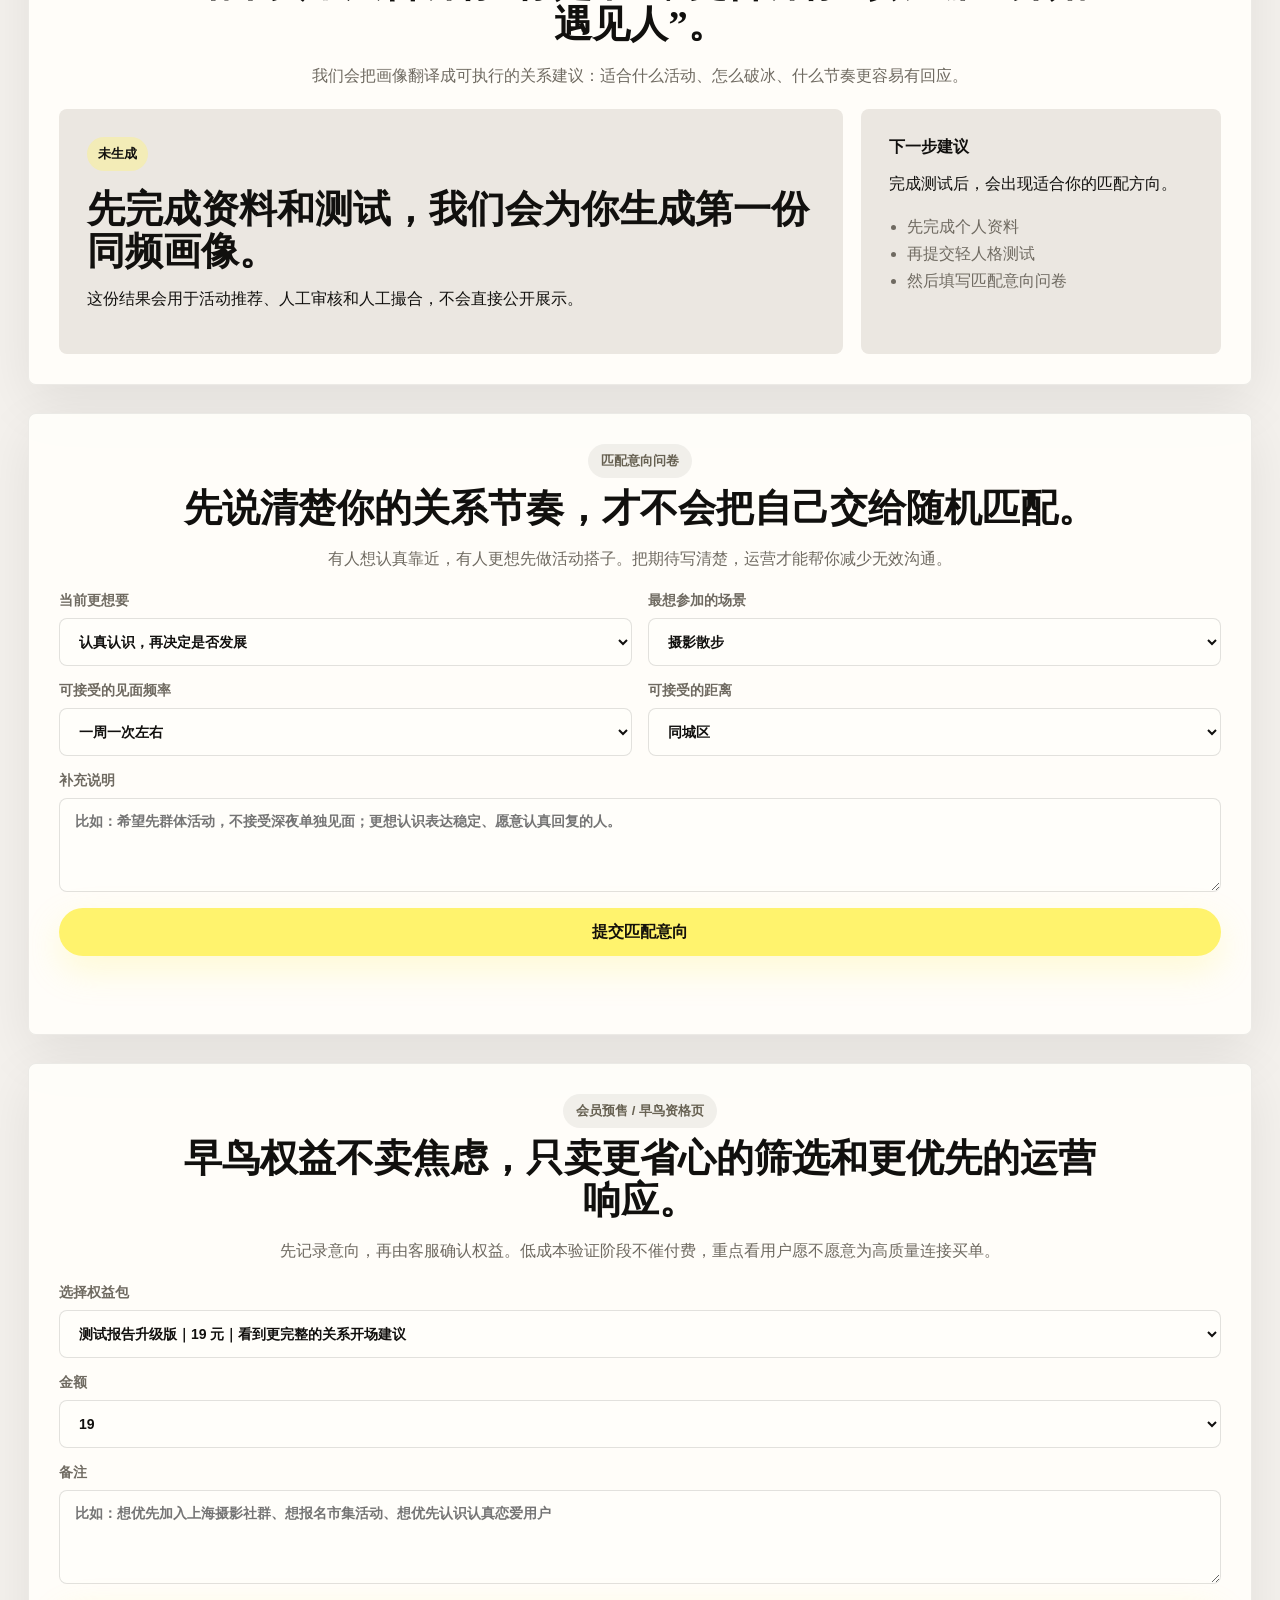
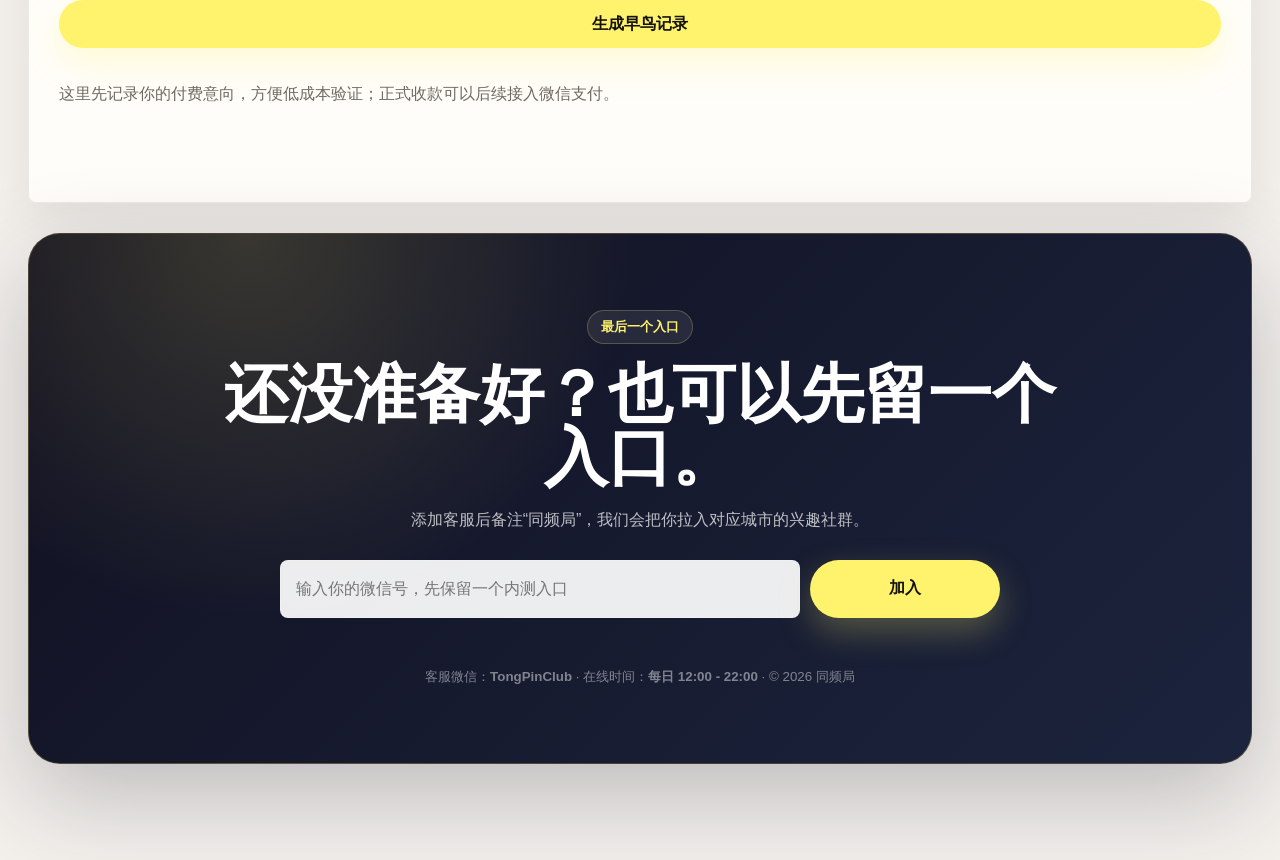
==== commit 9cbf1918: "Optimize seed user landing conversion" ====
--- a/static/index.html
+++ b/static/index.html
@@ -20,10 +20,11 @@
         </a>
         <nav class="site-nav">
           <a href="#activities">城市现场</a>
+          <a href="#live-moments">真实瞬间</a>
+          <a href="#co-creator">主理人计划</a>
           <a href="#story">同频流程</a>
-          <a href="#quiz">同频测试</a>
-          <a href="#presale">早鸟资格</a>
-          <a href="#support">加入社群</a>
+          <a href="#quiz">3 分钟测试</a>
+          <a href="#final-cta">加入内测</a>
         </nav>
         <div class="header-actions">
           <a class="ghost-button hidden" id="admin-link" href="/admin">后台</a>
@@ -48,9 +49,13 @@
                 先看见彼此的兴趣和节奏，再走进同一个现场。
               </p>
               <div class="hero-actions">
-                <button class="primary-button" data-scroll="#auth-panel">开始同频测试 <span aria-hidden="true">→</span></button>
-                <button class="ghost-button ghost-button--light" data-scroll="#activities">浏览城市活动</button>
-              </div>
+                <button class="primary-button primary-button--live" data-scroll="#quiz">
+                  <span class="live-dot" aria-hidden="true"></span>
+                  寻找我的同频搭子（限额开放）<span aria-hidden="true">→</span>
+                </button>
+                <button class="ghost-button ghost-button--light" data-scroll="#activities">看看正在组什么局 →</button>
+              </div>
+              <p class="hero-online"><span class="live-dot" aria-hidden="true"></span>当前 37 人在线组局中，首批内测名额正在开放</p>
               <div class="hero-proof">
                 <span>真人资料审核</span>
                 <span>女性友好边界</span>
@@ -86,6 +91,36 @@
             <p>每张活动卡都告诉你适合谁、为什么值得来、运营会怎样帮你降低尴尬感。</p>
           </div>
           <div class="activity-grid" id="activity-grid"></div>
+        </section>
+
+        <section class="live-moments" id="live-moments">
+          <div class="section-heading">
+            <span class="eyebrow">正在发生的现场</span>
+            <h2>这里不是空城，是有人已经在认真、松弛地靠近。</h2>
+            <p>用真实日常的粗糙感建立信任：不是完美人设，而是能一起走进现场的人。</p>
+          </div>
+          <div class="moment-rail" aria-label="同频社群日常">
+            <article class="moment-card moment-card--tilt-left">
+              <img src="assets/activity-film-walk.jpg" alt="夕阳下拿相机的城市胶片散步现场" />
+              <p>今天胶片局太绝了，最后一卷刚好拍到日落。</p>
+              <span>上海 · 摄影散步</span>
+            </article>
+            <article class="moment-card moment-card--tilt-right">
+              <img src="assets/activity-livehouse.jpg" alt="livehouse 演出前的同频预热小队" />
+              <p>预热局认识了 3 个同样爱落日飞车的朋友。</p>
+              <span>成都 · livehouse</span>
+            </article>
+            <article class="moment-card moment-card--tilt-left">
+              <img src="assets/activity-night-market.jpg" alt="夜光市集里自然聊天的同频现场" />
+              <p>市集搭子带我吃了从没见过的烤苕皮。</p>
+              <span>杭州 · 夜光市集</span>
+            </article>
+            <article class="moment-card moment-card--tilt-right">
+              <img src="assets/hero-v2.png" alt="夜晚城市兴趣社群相遇的氛围" />
+              <p>第一次有人认真问我喜欢什么样的边界感。</p>
+              <span>同频社群 · 慢聊天</span>
+            </article>
+          </div>
         </section>
 
         <section class="story-grid" id="story">
@@ -104,6 +139,38 @@
             <h2>把“想认识你”落到一场具体活动里。</h2>
             <p>摄影散步、展览书店、演出预热和主题市集，都能让第一次开口变得不那么突兀。</p>
           </article>
+        </section>
+
+        <section class="co-creator" id="co-creator">
+          <div class="co-creator__copy">
+            <span class="eyebrow eyebrow--dark">首批 100 位</span>
+            <h2>同频主理人招募</h2>
+            <p>
+              如果你热爱 livehouse、对市集上瘾、喜欢用胶片记录城市，我们邀请你成为首批“局长”。
+              你不只是用户，而是和我们一起把这个城市里的同频现场做出来的人。
+            </p>
+            <div class="co-creator__actions">
+              <button class="primary-button" id="co-creator-cta" type="button">申请成为主理人</button>
+              <button class="ghost-button ghost-button--light" data-scroll="#live-moments" type="button">先看看现场</button>
+            </div>
+          </div>
+          <div class="co-creator__perks" aria-label="主理人权益">
+            <article>
+              <strong>🏅</strong>
+              <h3>永久免费活动权</h3>
+              <p>首批主理人参加官方小局不收活动服务费。</p>
+            </article>
+            <article>
+              <strong>✨</strong>
+              <h3>官方认证主理人标识</h3>
+              <p>你的资料页会拥有专属主理人身份感。</p>
+            </article>
+            <article>
+              <strong>🗳️</strong>
+              <h3>共同决定产品方向</h3>
+              <p>你可以直接参与城市活动、测试题和社群规则共创。</p>
+            </article>
+          </div>
         </section>
 
         <section class="promise-panel">
@@ -153,6 +220,32 @@
           </div>
         </section>
 
+        <section class="safety-promise" id="safety-promise">
+          <div class="safety-promise__copy">
+            <span class="eyebrow">安心承诺</span>
+            <h2>你的安心，是我们最重要的设计。</h2>
+            <p>同频局默认把安全、边界和可退出感放在前面，尤其照顾女性用户在陌生社交里的真实顾虑。</p>
+          </div>
+          <div class="safety-grid">
+            <article>
+              <span>🛡️</span>
+              <h3>人工审核身份</h3>
+              <p>每位用户资料经真人核验，拒绝照骗和明显虚假资料。</p>
+            </article>
+            <article>
+              <span>🚫</span>
+              <h3>拒绝低质量骚扰</h3>
+              <p>智能和人工双重过滤，不舒服就可以退出并交给运营处理。</p>
+            </article>
+            <article>
+              <span>🔒</span>
+              <h3>社交边界自主权</h3>
+              <p>你决定谁能联系你、以什么方式、在什么场景里靠近。</p>
+            </article>
+          </div>
+        </section>
+
+
         <section class="split-panel" id="lead-panel">
           <div class="section-heading">
             <span class="eyebrow">首批体验报名</span>
@@ -160,6 +253,7 @@
             <p>告诉我们你在哪座城市、想去什么现场、想认识什么样的人，我们会优先邀请你加入同频测试、城市社群或小型活动。</p>
           </div>
           <form class="glass-form" id="lead-form">
+            <input type="hidden" name="source" value="homepage" />
             <label>
               你的称呼
               <input name="name" placeholder="比如：阿久 / Momo / 胶片猫" required />
@@ -294,6 +388,52 @@
           </div>
         </section>
 
+        <section class="social-hub hidden" id="social-hub">
+          <div class="section-heading">
+            <span class="eyebrow">同频大厅</span>
+            <h2>登录之后，不只是填表，而是能开始看见真实的人。</h2>
+            <p>你可以搜索同城用户、浏览兴趣画像、发送好友申请。通过后就能在站内开始第一段低压聊天。</p>
+          </div>
+          <form class="social-search" id="social-search-form">
+            <input name="search" placeholder="搜索昵称 / 兴趣 / 自我介绍" />
+            <input name="city" placeholder="城市，比如 上海" />
+            <input name="tag" placeholder="兴趣，比如 摄影 / 市集" />
+            <button class="primary-button" type="submit">搜索同频用户</button>
+          </form>
+          <div class="social-layout">
+            <div class="social-main">
+              <div class="social-panel-head">
+                <div>
+                  <span class="eyebrow">Browse</span>
+                  <h3>推荐用户</h3>
+                </div>
+                <button class="ghost-button" id="social-refresh" type="button">刷新</button>
+              </div>
+              <div class="social-grid" id="social-user-grid"></div>
+            </div>
+            <aside class="relation-panel">
+              <div class="social-panel-head">
+                <div>
+                  <span class="eyebrow">Friends</span>
+                  <h3>好友和申请</h3>
+                </div>
+              </div>
+              <div class="relation-block">
+                <h4>待你回应</h4>
+                <div class="relation-list" id="incoming-requests"></div>
+              </div>
+              <div class="relation-block">
+                <h4>已发送申请</h4>
+                <div class="relation-list" id="outgoing-requests"></div>
+              </div>
+              <div class="relation-block">
+                <h4>我的好友</h4>
+                <div class="relation-list" id="friend-list"></div>
+              </div>
+            </aside>
+          </div>
+        </section>
+
         <section class="form-section" id="profile">
           <div class="section-heading">
             <span class="eyebrow">个人资料收集</span>
@@ -379,56 +519,55 @@
 
         <section class="form-section" id="quiz">
           <div class="section-heading">
-            <span class="eyebrow">轻人格 / 兴趣测试</span>
-            <h2>用 5 个问题，判断你更适合哪一种关系开场。</h2>
-            <p>测试结果会转化成活动推荐、社群分组和人工撮合提示，让“同频”不是一句空话。</p>
-          </div>
-          <form class="glass-form form-grid" id="quiz-form">
-            <label>
-              你更舒服的认识节奏
-              <select name="pace">
-                <option value="slow">先聊聊，再决定见面</option>
-                <option value="steady">聊几句就可以约个轻活动</option>
-                <option value="fast">感觉对了就想马上约</option>
-              </select>
-            </label>
-            <label>
-              最容易心动的场景
-              <select name="scene">
-                <option value="cafe">咖啡馆的对视和闲聊</option>
-                <option value="market">市集里一起逛摊</option>
-                <option value="livehouse">演出前后聊歌单</option>
-                <option value="exhibition">展览和书店安静并肩</option>
-                <option value="bookstore">一起挑书或拍照</option>
-              </select>
-            </label>
-            <label>
-              你的表达方式更像
-              <select name="expression">
-                <option value="gentle">慢慢说，先听对方</option>
-                <option value="playful">爱玩梗，气氛到了就开聊</option>
-                <option value="direct">喜欢明确表达兴趣和边界</option>
-              </select>
-            </label>
-            <label>
-              你对关系推进的态度
-              <select name="planning">
-                <option value="balanced">先自然相处，再看走向</option>
-                <option value="careful">比较认真，会看长期感</option>
-                <option value="intentional">一开始就希望目标明确</option>
-              </select>
-            </label>
-            <label>
-              你希望对方给你的感觉
-              <select name="energy">
-                <option value="warm">稳定温暖</option>
-                <option value="spark">很有火花</option>
-                <option value="high">有趣、有梗、很会带气氛</option>
-              </select>
-            </label>
-            <button class="primary-button full-span" type="submit">生成同频结果</button>
-            <p class="helper-copy full-span">完成后你会得到一份可用于运营撮合的同频画像，包括适合你的开场场景、聊天节奏和见面建议。</p>
-            <p class="form-message full-span" id="quiz-message"></p>
+            <span class="eyebrow">3 分钟微缩体验</span>
+            <h2>先用 3 个问题，找到你今晚最适合走进的同频现场。</h2>
+            <p>不做复杂心理测试，只快速判断你更适合哪种场景、哪种关系开场，以及该从哪里认识人。</p>
+          </div>
+          <form class="micro-quiz" id="quiz-form">
+            <input type="hidden" name="pace" value="steady" />
+            <div class="quiz-step">
+              <span class="quiz-step__count">01</span>
+              <h3>选你最想走进去的场景</h3>
+              <div class="scene-choice-grid">
+                <label class="scene-choice">
+                  <input type="radio" name="scene" value="livehouse" checked />
+                  <img src="assets/activity-livehouse.jpg" alt="livehouse 演出前破冰现场" />
+                  <strong>Livehouse 预热局</strong>
+                  <span>靠歌单和现场感破冰</span>
+                </label>
+                <label class="scene-choice">
+                  <input type="radio" name="scene" value="comic" />
+                  <img src="assets/hero-v2.png" alt="漫展和城市社群里的同频相遇" />
+                  <strong>漫展同伴局</strong>
+                  <span>有人愿意认真帮你拍照</span>
+                </label>
+                <label class="scene-choice">
+                  <input type="radio" name="scene" value="bookstore" />
+                  <img src="assets/activity-film-walk.jpg" alt="胶片夜游和城市散步场景" />
+                  <strong>胶片夜游局</strong>
+                  <span>边走边聊，不用硬撑社交</span>
+                </label>
+              </div>
+            </div>
+            <div class="quiz-step">
+              <span class="quiz-step__count">02</span>
+              <h3>你来这里最想做什么？</h3>
+              <div class="pill-radio-group">
+                <label><input type="radio" name="expression" value="playful" checked /> 想找搭子</label>
+                <label><input type="radio" name="expression" value="direct" /> 纯扩列</label>
+                <label><input type="radio" name="expression" value="gentle" /> 深度聊天</label>
+              </div>
+            </div>
+            <div class="quiz-step quiz-step--contact">
+              <span class="quiz-step__count">03</span>
+              <label>
+                留一个接收匹配结果的入口
+                <input name="contact" placeholder="微信号 / 手机号 / 小红书号" required />
+              </label>
+              <button class="primary-button" type="submit">生成我的同频基因</button>
+              <p class="helper-copy">未登录也能生成结果；登录用户的画像会同步写入后台，方便后续搜索、加好友和聊天。</p>
+              <p class="form-message" id="quiz-message"></p>
+            </div>
           </form>
         </section>
 
@@ -538,22 +677,24 @@
           </form>
         </section>
 
-        <section class="support-section" id="support">
-          <div class="section-heading">
-            <span class="eyebrow">客服 / 社群承接入口</span>
-            <h2>把关系从页面接到社群里，让每一步都有人能回应。</h2>
-          </div>
-          <div class="support-card">
-            <img src="assets/support-card.svg" alt="客服社群入口示意图" />
-            <div>
-              <h3>添加客服进入城市社群</h3>
-              <p id="support-copy">客服会根据你的城市、兴趣标签和活动报名情况，把你拉进对应的兴趣群或安排人工撮合。</p>
-              <ul class="support-list">
-                <li>客服微信：<strong id="support-wechat">TongPinClub</strong></li>
-                <li>在线时间：<strong id="support-hours">每日 12:00 - 22:00</strong></li>
-                <li>添加时备注：<strong>同频局 + 城市 + 兴趣</strong></li>
-              </ul>
-            </div>
+        <section class="final-cta" id="final-cta">
+          <div class="final-cta__inner">
+            <span class="eyebrow eyebrow--dark">最后一个入口</span>
+            <h2>还没准备好？也可以先留一个入口。</h2>
+            <p id="support-copy">客服会根据你的城市、兴趣标签和活动报名情况，把你拉进对应的兴趣群或安排人工撮合。</p>
+            <form class="final-lead-form" id="final-lead-form">
+              <input type="hidden" name="name" value="底部入口用户" />
+              <input type="hidden" name="city" value="待确认" />
+              <input type="hidden" name="source" value="final-cta" />
+              <input name="contact" placeholder="输入你的微信号，先保留一个内测入口" required />
+              <button class="primary-button" type="submit">加入</button>
+            </form>
+            <p class="form-message" id="final-lead-message"></p>
+            <small>
+              客服微信：<strong id="support-wechat">TongPinClub</strong>
+              · 在线时间：<strong id="support-hours">每日 12:00 - 22:00</strong>
+              · © 2026 同频局
+            </small>
           </div>
         </section>
       </main>
@@ -594,8 +735,50 @@
       </div>
 
       <div class="sticky-conversion" id="sticky-conversion" aria-label="快捷操作">
-        <span>想先看看自己适合哪种现场？</span>
-        <button class="primary-button" data-scroll="#auth-panel">开始 3 分钟测试</button>
+        <span><span class="live-dot" aria-hidden="true"></span>37 人正在组局中</span>
+        <button class="primary-button" data-scroll="#quiz">加入首批同频内测 →</button>
+      </div>
+
+      <div class="quiz-modal hidden" id="quiz-modal" aria-hidden="true">
+        <button class="quiz-modal__backdrop" type="button" data-close-quiz-modal aria-label="关闭同频结果"></button>
+        <aside class="quiz-modal__panel" role="dialog" aria-modal="true" aria-labelledby="quiz-modal-title">
+          <button class="drawer-close" type="button" data-close-quiz-modal aria-label="关闭同频结果">×</button>
+          <span class="eyebrow">你的同频基因已生成</span>
+          <h3 id="quiz-modal-title">正在为你匹配同城现场</h3>
+          <p id="quiz-modal-summary">我们会根据你的场景偏好，把你放进更适合的城市小局。</p>
+          <div class="quiz-modal__result">
+            <strong id="quiz-modal-archetype">Vinyl</strong>
+            <span id="quiz-modal-match">适合配对愿意一起逛展、看演出、参加主题局的人。</span>
+          </div>
+          <div class="quiz-modal__support">
+            <img src="assets/support-card.svg" alt="添加主理人微信获取匹配结果" />
+            <div>
+              <h4>添加主理人微信，领取完整匹配结果</h4>
+              <p>备注“同频局 + 城市 + 兴趣”，我们会优先邀请你进入对应城市的内测小局。</p>
+            </div>
+          </div>
+          <div class="quiz-modal__actions">
+            <button class="primary-button" type="button" data-scroll="#auth-panel" data-close-quiz-modal>注册后进入同频大厅</button>
+            <button class="ghost-button" type="button" data-scroll="#activities" data-close-quiz-modal>先看城市活动</button>
+          </div>
+        </aside>
+      </div>
+
+      <div class="chat-drawer hidden" id="chat-drawer" aria-hidden="true">
+        <button class="activity-drawer__backdrop" type="button" data-close-chat aria-label="关闭聊天"></button>
+        <aside class="chat-drawer__panel" role="dialog" aria-modal="true" aria-labelledby="chat-title">
+          <button class="drawer-close" type="button" data-close-chat aria-label="关闭聊天">×</button>
+          <span class="eyebrow">站内聊天</span>
+          <h3 id="chat-title">和好友聊天</h3>
+          <p id="chat-subtitle">先从共同兴趣开始，保持低压、清晰、尊重边界。</p>
+          <div class="chat-messages" id="chat-messages"></div>
+          <form class="chat-form" id="chat-form">
+            <input type="hidden" name="receiver_id" />
+            <textarea name="body" rows="3" placeholder="比如：我也喜欢这个活动，想问问你平时更常去哪个现场？" required></textarea>
+            <button class="primary-button" type="submit">发送消息</button>
+            <p class="form-message" id="chat-message"></p>
+          </form>
+        </aside>
       </div>
     </div>
 
--- a/static/styles.css
+++ b/static/styles.css
@@ -8,6 +8,9 @@
   --line-light: rgba(255, 255, 255, 0.24);
   --accent: #fff36d;
   --accent-ink: #15120b;
+  --gold: #d4a843;
+  --dark-card: #1a1a2e;
+  --dark-surface: #16213e;
   --olive: #676152;
   --clay: #9a6442;
   --teal: #1a7770;
@@ -210,6 +213,31 @@
   box-shadow: 0 14px 34px rgba(255, 243, 109, 0.26);
 }
 
+.primary-button--live {
+  gap: 8px;
+}
+
+.live-dot {
+  display: inline-block;
+  flex: 0 0 auto;
+  width: 8px;
+  height: 8px;
+  border-radius: 50%;
+  background: #22c55e;
+  box-shadow: 0 0 0 0 rgba(34, 197, 94, 0.48);
+  animation: pulse 2s infinite;
+}
+
+@keyframes pulse {
+  0%,
+  100% {
+    box-shadow: 0 0 0 0 rgba(34, 197, 94, 0.5);
+  }
+  50% {
+    box-shadow: 0 0 0 8px rgba(34, 197, 94, 0);
+  }
+}
+
 .ghost-button,
 .auth-tab {
   background: rgba(255, 255, 255, 0.72);
@@ -315,6 +343,23 @@
   color: rgba(255, 255, 255, 0.86);
   font-size: 22px;
   line-height: 1.65;
+}
+
+.hero-stage .hero-online {
+  display: inline-flex;
+  align-items: center;
+  gap: 8px;
+  width: auto;
+  margin: 18px 0 0;
+  padding: 10px 14px;
+  border: 1px solid rgba(255, 255, 255, 0.16);
+  border-radius: 999px;
+  background: rgba(255, 255, 255, 0.1);
+  color: rgba(255, 255, 255, 0.86);
+  backdrop-filter: blur(16px);
+  font-size: 14px;
+  line-height: 1.2;
+  font-weight: 800;
 }
 
 .hero-proof {
@@ -419,9 +464,12 @@
 .story-grid,
 .dashboard-grid,
 .activities-section,
+.live-moments,
+.co-creator,
 .post-login-journey,
 .form-section,
-.support-section,
+.final-cta,
+.safety-promise,
 .promise-panel,
 .split-panel,
 .result-card {
@@ -571,6 +619,73 @@
   content: " →";
 }
 
+.live-moments {
+  padding: 18px 0 100px;
+}
+
+.moment-rail {
+  display: grid;
+  grid-auto-flow: column;
+  grid-auto-columns: minmax(280px, 360px);
+  gap: 22px;
+  margin-top: 54px;
+  overflow-x: auto;
+  padding: 10px 4px 30px;
+  scroll-snap-type: x mandatory;
+}
+
+.moment-card {
+  scroll-snap-align: start;
+  display: grid;
+  gap: 14px;
+  padding: 15px 15px 18px;
+  border-radius: 18px;
+  background: #fffefa;
+  border: 1px solid rgba(17, 16, 14, 0.09);
+  box-shadow: 0 22px 60px rgba(17, 16, 14, 0.13);
+  transform: rotate(var(--moment-rotate, 0deg));
+  transform-origin: 50% 70%;
+  transition: transform 0.24s ease, box-shadow 0.24s ease;
+}
+
+.moment-card:hover {
+  transform: rotate(0deg) translateY(-6px);
+  box-shadow: 0 30px 78px rgba(17, 16, 14, 0.18);
+}
+
+.moment-card--tilt-left {
+  --moment-rotate: -1.5deg;
+}
+
+.moment-card--tilt-right {
+  --moment-rotate: 1.4deg;
+}
+
+.moment-card img {
+  aspect-ratio: 1.12 / 1;
+  width: 100%;
+  border-radius: 12px;
+  object-fit: cover;
+}
+
+.moment-card p {
+  position: relative;
+  margin: 0;
+  padding: 13px 15px;
+  border-radius: 16px 16px 16px 4px;
+  background: #95ec69;
+  color: #10280f;
+  font-size: 16px;
+  line-height: 1.55;
+  font-weight: 700;
+}
+
+.moment-card span {
+  color: var(--muted);
+  font-size: 13px;
+  font-weight: 800;
+}
+
 .story-grid {
   display: grid;
   grid-template-columns: repeat(3, minmax(0, 1fr));
@@ -599,6 +714,89 @@
   font-family: Georgia, "Times New Roman", serif;
   font-size: 30px;
   line-height: 1.12;
+}
+
+.co-creator {
+  display: grid;
+  grid-template-columns: minmax(0, 0.92fr) minmax(360px, 1.08fr);
+  gap: 32px;
+  align-items: center;
+  margin-bottom: 32px;
+  padding: clamp(34px, 4vw, 64px);
+  border: 1px solid rgba(212, 168, 67, 0.32);
+  border-radius: 28px;
+  background:
+    radial-gradient(circle at 16% 12%, rgba(255, 243, 109, 0.18), transparent 28%),
+    radial-gradient(circle at 88% 18%, rgba(212, 168, 67, 0.22), transparent 26%),
+    linear-gradient(135deg, var(--dark-card), var(--dark-surface));
+  color: white;
+  box-shadow: 0 34px 100px rgba(18, 18, 36, 0.28);
+}
+
+.eyebrow--dark {
+  color: var(--accent);
+  border: 1px solid rgba(255, 243, 109, 0.22);
+  background: rgba(255, 255, 255, 0.08);
+}
+
+.co-creator__copy h2 {
+  margin: 16px 0 18px;
+  font-family: Georgia, "Times New Roman", serif;
+  font-size: clamp(46px, 5vw, 88px);
+  line-height: 0.95;
+}
+
+.co-creator__copy p {
+  margin: 0;
+  color: rgba(255, 255, 255, 0.78);
+  font-size: 20px;
+  line-height: 1.75;
+}
+
+.co-creator__actions {
+  display: flex;
+  flex-wrap: wrap;
+  gap: 12px;
+  margin-top: 30px;
+}
+
+.co-creator__perks {
+  display: grid;
+  gap: 14px;
+}
+
+.co-creator__perks article {
+  display: grid;
+  grid-template-columns: 54px 1fr;
+  gap: 6px 16px;
+  align-items: center;
+  padding: 20px;
+  border: 1px solid rgba(255, 255, 255, 0.12);
+  border-radius: 22px;
+  background: rgba(255, 255, 255, 0.08);
+  backdrop-filter: blur(18px);
+}
+
+.co-creator__perks strong {
+  grid-row: span 2;
+  display: grid;
+  place-items: center;
+  width: 54px;
+  height: 54px;
+  border-radius: 16px;
+  background: rgba(255, 243, 109, 0.16);
+  font-size: 25px;
+}
+
+.co-creator__perks h3 {
+  margin: 0;
+  font-size: 22px;
+}
+
+.co-creator__perks p {
+  margin: 0;
+  color: rgba(255, 255, 255, 0.68);
+  line-height: 1.6;
 }
 
 .promise-panel {
@@ -752,6 +950,74 @@
   font-size: 26px;
 }
 
+.safety-promise {
+  display: grid;
+  grid-template-columns: minmax(320px, 0.8fr) minmax(420px, 1.2fr);
+  gap: 28px;
+  align-items: center;
+  margin-bottom: 36px;
+  padding: clamp(30px, 4vw, 54px);
+  border: 1px solid rgba(141, 105, 152, 0.16);
+  border-radius: 30px;
+  background:
+    radial-gradient(circle at 0% 0%, rgba(255, 214, 229, 0.42), transparent 34%),
+    linear-gradient(135deg, rgba(200, 180, 220, 0.16), rgba(255, 254, 250, 0.92));
+  box-shadow: 0 22px 70px rgba(98, 73, 106, 0.1);
+}
+
+.safety-promise__copy h2 {
+  margin: 14px 0 14px;
+  font-family: Georgia, "Times New Roman", serif;
+  font-size: clamp(40px, 4.2vw, 72px);
+  line-height: 1;
+}
+
+.safety-promise__copy p {
+  margin: 0;
+  color: var(--muted);
+  font-size: 19px;
+  line-height: 1.75;
+  font-weight: 300;
+}
+
+.safety-grid {
+  display: grid;
+  grid-template-columns: repeat(3, minmax(0, 1fr));
+  gap: 14px;
+}
+
+.safety-grid article {
+  min-height: 230px;
+  padding: 22px;
+  border: 1px solid rgba(17, 16, 14, 0.08);
+  border-radius: 24px;
+  background: rgba(255, 254, 250, 0.78);
+  backdrop-filter: blur(18px);
+}
+
+.safety-grid span {
+  display: grid;
+  place-items: center;
+  width: 48px;
+  height: 48px;
+  margin-bottom: 18px;
+  border-radius: 16px;
+  background: rgba(255, 243, 109, 0.45);
+  font-size: 24px;
+}
+
+.safety-grid h3 {
+  margin: 0 0 10px;
+  font-size: 23px;
+}
+
+.safety-grid p {
+  margin: 0;
+  color: var(--muted);
+  line-height: 1.75;
+  font-weight: 300;
+}
+
 .dashboard-grid,
 .post-login-journey,
 .split-panel,
@@ -986,6 +1252,138 @@
   width: auto;
 }
 
+.micro-quiz {
+  display: grid;
+  gap: 18px;
+  margin-top: 30px;
+}
+
+.quiz-step {
+  display: grid;
+  gap: 18px;
+  padding: clamp(22px, 3vw, 32px);
+  border: 1px solid rgba(17, 16, 14, 0.08);
+  border-radius: 26px;
+  background:
+    linear-gradient(135deg, rgba(255, 254, 250, 0.96), rgba(239, 232, 222, 0.86));
+  box-shadow: 0 16px 44px rgba(17, 16, 14, 0.07);
+}
+
+.quiz-step__count {
+  width: fit-content;
+  padding: 7px 11px;
+  border-radius: 999px;
+  background: var(--ink);
+  color: var(--accent);
+  font-weight: 900;
+  font-size: 12px;
+}
+
+.quiz-step h3 {
+  margin: 0;
+  font-family: Georgia, "Times New Roman", serif;
+  font-size: clamp(30px, 3vw, 46px);
+  line-height: 1.05;
+}
+
+.scene-choice-grid {
+  display: grid;
+  grid-template-columns: repeat(3, minmax(0, 1fr));
+  gap: 14px;
+}
+
+.scene-choice {
+  position: relative;
+  display: grid;
+  gap: 10px;
+  padding: 12px;
+  border: 2px solid transparent;
+  border-radius: 22px;
+  background: #fffefa;
+  color: var(--ink);
+  cursor: pointer;
+  transition: transform 0.18s ease, border-color 0.18s ease, box-shadow 0.18s ease;
+}
+
+.scene-choice:hover {
+  transform: translateY(-3px);
+}
+
+.scene-choice input {
+  position: absolute;
+  opacity: 0;
+  pointer-events: none;
+}
+
+.scene-choice:has(input:checked) {
+  border-color: var(--accent);
+  box-shadow: 0 18px 42px rgba(255, 243, 109, 0.22);
+}
+
+.scene-choice:has(input:checked)::after {
+  content: "已选择";
+  position: absolute;
+  top: 18px;
+  right: 18px;
+  padding: 6px 10px;
+  border-radius: 999px;
+  background: var(--accent);
+  color: var(--accent-ink);
+  font-size: 12px;
+  font-weight: 900;
+}
+
+.scene-choice img {
+  aspect-ratio: 1.18 / 1;
+  width: 100%;
+  border-radius: 16px;
+  object-fit: cover;
+}
+
+.scene-choice strong {
+  font-size: 22px;
+}
+
+.scene-choice span {
+  color: var(--muted);
+  line-height: 1.5;
+}
+
+.pill-radio-group {
+  display: flex;
+  flex-wrap: wrap;
+  gap: 10px;
+}
+
+.pill-radio-group label {
+  display: inline-flex;
+  align-items: center;
+  min-height: 52px;
+  padding: 12px 18px;
+  border: 1px solid var(--line);
+  border-radius: 999px;
+  background: #fffefa;
+  color: var(--ink);
+  font-size: 17px;
+  cursor: pointer;
+}
+
+.pill-radio-group input {
+  width: auto;
+  accent-color: var(--ink);
+}
+
+.quiz-step--contact {
+  grid-template-columns: minmax(0, 1fr) auto;
+  align-items: end;
+}
+
+.quiz-step--contact .quiz-step__count,
+.quiz-step--contact .helper-copy,
+.quiz-step--contact .form-message {
+  grid-column: 1 / -1;
+}
+
 .result-layout {
   display: grid;
   grid-template-columns: 1fr 360px;
@@ -1034,6 +1432,58 @@
 .support-card img {
   border-radius: 8px;
   background: var(--surface-soft);
+}
+
+.final-cta {
+  padding: 30px 0 96px;
+}
+
+.final-cta__inner {
+  display: grid;
+  justify-items: center;
+  min-height: 430px;
+  padding: clamp(34px, 6vw, 82px);
+  border: 1px solid rgba(212, 168, 67, 0.28);
+  border-radius: 32px;
+  background:
+    radial-gradient(circle at 18% 0%, rgba(255, 243, 109, 0.16), transparent 34%),
+    linear-gradient(135deg, #111020, #1b243d);
+  color: white;
+  text-align: center;
+  box-shadow: 0 34px 100px rgba(18, 18, 36, 0.24);
+}
+
+.final-cta h2 {
+  width: min(840px, 100%);
+  margin: 20px 0 16px;
+  font-family: Georgia, "Times New Roman", serif;
+  font-size: clamp(42px, 5vw, 82px);
+  line-height: 0.98;
+}
+
+.final-cta p {
+  width: min(720px, 100%);
+  margin: 0 0 26px;
+  color: rgba(255, 255, 255, 0.72);
+  line-height: 1.75;
+}
+
+.final-lead-form {
+  display: grid;
+  grid-template-columns: minmax(260px, 520px) auto;
+  gap: 10px;
+  width: min(720px, 100%);
+}
+
+.final-lead-form input {
+  min-height: 58px;
+  border-color: rgba(255, 255, 255, 0.2);
+  background: rgba(255, 255, 255, 0.92);
+}
+
+.final-cta small {
+  margin-top: 24px;
+  color: rgba(255, 255, 255, 0.46);
 }
 
 code {
@@ -1157,6 +1607,262 @@
 .export-link {
   display: inline-flex;
   margin-top: 12px;
+}
+
+.social-hub {
+  width: min(1680px, calc(100% - 56px));
+  margin: 28px auto 0;
+  padding: 40px 30px 34px;
+  border-radius: 28px;
+  background:
+    radial-gradient(circle at 8% 0%, rgba(255, 243, 109, 0.22), transparent 28%),
+    linear-gradient(145deg, #fffefa 0%, #eee8de 100%);
+  border: 1px solid rgba(17, 16, 14, 0.08);
+  box-shadow: 0 22px 70px rgba(17, 16, 14, 0.1);
+}
+
+.social-search {
+  display: grid;
+  grid-template-columns: 1.3fr 0.7fr 0.7fr auto;
+  gap: 10px;
+  margin: 26px auto 30px;
+  width: min(1120px, 100%);
+}
+
+.social-layout {
+  display: grid;
+  grid-template-columns: minmax(0, 1fr) 390px;
+  gap: 20px;
+}
+
+.social-main,
+.relation-panel {
+  padding: 22px;
+  border: 1px solid var(--line);
+  border-radius: 24px;
+  background: rgba(255, 254, 250, 0.76);
+}
+
+.social-panel-head {
+  display: flex;
+  align-items: flex-start;
+  justify-content: space-between;
+  gap: 16px;
+  margin-bottom: 18px;
+}
+
+.social-panel-head h3,
+.relation-block h4,
+.chat-drawer__panel h3 {
+  margin: 8px 0 0;
+  font-family: Georgia, "Times New Roman", serif;
+}
+
+.social-panel-head h3 {
+  font-size: 34px;
+}
+
+.social-grid {
+  display: grid;
+  grid-template-columns: repeat(2, minmax(0, 1fr));
+  gap: 14px;
+}
+
+.social-card {
+  display: grid;
+  gap: 16px;
+  padding: 20px;
+  border: 1px solid var(--line);
+  border-radius: 22px;
+  background: white;
+  box-shadow: 0 12px 30px rgba(17, 16, 14, 0.06);
+}
+
+.social-card__top,
+.relation-item {
+  display: grid;
+  grid-template-columns: 48px 1fr;
+  align-items: center;
+  gap: 12px;
+}
+
+.avatar-mark {
+  display: grid;
+  place-items: center;
+  width: 48px;
+  height: 48px;
+  border-radius: 16px;
+  background: var(--ink);
+  color: var(--accent);
+  font-weight: 900;
+}
+
+.social-card h4,
+.relation-item strong {
+  margin: 0;
+  font-size: 20px;
+}
+
+.social-card p,
+.relation-item p,
+.chat-drawer__panel > p {
+  margin: 0;
+  color: var(--muted);
+  line-height: 1.65;
+}
+
+.social-tags {
+  display: flex;
+  flex-wrap: wrap;
+  gap: 8px;
+}
+
+.social-tags span {
+  padding: 7px 10px;
+  border-radius: 999px;
+  background: rgba(17, 16, 14, 0.06);
+  color: var(--olive);
+  font-size: 12px;
+  font-weight: 800;
+}
+
+.social-card__result {
+  display: flex;
+  align-items: center;
+  justify-content: space-between;
+  gap: 12px;
+  padding: 12px;
+  border-radius: 16px;
+  background: var(--surface-soft);
+}
+
+.social-card__result strong {
+  font-size: 15px;
+}
+
+.social-card__result span {
+  color: var(--muted);
+  font-size: 12px;
+}
+
+.social-action {
+  width: 100%;
+}
+
+.relation-block + .relation-block {
+  margin-top: 20px;
+}
+
+.relation-block h4 {
+  font-size: 22px;
+}
+
+.relation-list {
+  display: grid;
+  gap: 10px;
+  margin-top: 10px;
+}
+
+.relation-item {
+  grid-template-columns: 42px 1fr auto;
+  padding: 12px;
+  border: 1px solid var(--line);
+  border-radius: 18px;
+  background: white;
+}
+
+.relation-item .avatar-mark {
+  width: 42px;
+  height: 42px;
+  border-radius: 14px;
+}
+
+.relation-actions {
+  display: flex;
+  flex-wrap: wrap;
+  justify-content: flex-end;
+  gap: 6px;
+}
+
+.social-empty {
+  grid-column: 1 / -1;
+  padding: 28px;
+  border: 1px dashed rgba(17, 16, 14, 0.2);
+  border-radius: 18px;
+  color: var(--muted);
+  text-align: center;
+}
+
+.chat-drawer {
+  position: fixed;
+  inset: 0;
+  z-index: 72;
+  display: grid;
+  place-items: stretch end;
+}
+
+.chat-drawer__panel {
+  position: relative;
+  z-index: 1;
+  display: grid;
+  grid-template-rows: auto auto auto 1fr auto;
+  width: min(540px, calc(100% - 22px));
+  height: calc(100% - 22px);
+  margin: 11px;
+  overflow: hidden;
+  padding: 28px;
+  border: 1px solid rgba(255, 255, 255, 0.36);
+  border-radius: 26px;
+  background: linear-gradient(145deg, rgba(255, 254, 250, 0.98), rgba(235, 231, 225, 0.98));
+  box-shadow: 0 34px 120px rgba(0, 0, 0, 0.28);
+  animation: drawerIn 0.28s ease both;
+}
+
+.chat-drawer__panel h3 {
+  font-size: 42px;
+}
+
+.chat-messages {
+  display: grid;
+  align-content: start;
+  gap: 10px;
+  overflow-y: auto;
+  margin: 18px 0;
+  padding: 18px;
+  border-radius: 20px;
+  background: rgba(17, 16, 14, 0.06);
+}
+
+.chat-bubble {
+  justify-self: start;
+  max-width: 82%;
+  padding: 12px 14px;
+  border-radius: 18px 18px 18px 4px;
+  background: white;
+  box-shadow: 0 8px 20px rgba(17, 16, 14, 0.08);
+}
+
+.chat-bubble.is-mine {
+  justify-self: end;
+  border-radius: 18px 18px 4px 18px;
+  background: var(--accent);
+}
+
+.chat-bubble p {
+  margin: 0;
+  line-height: 1.6;
+}
+
+.chat-bubble span {
+  display: block;
+  margin-top: 5px;
+  color: rgba(17, 16, 14, 0.52);
+  font-size: 11px;
+}
+
+.chat-form {
+  display: grid;
+  gap: 10px;
 }
 
 .activity-drawer {
@@ -1267,6 +1973,107 @@
   font-size: 20px;
 }
 
+.quiz-modal {
+  position: fixed;
+  inset: 0;
+  z-index: 74;
+  display: grid;
+  place-items: center;
+  padding: 18px;
+}
+
+.quiz-modal__backdrop {
+  position: absolute;
+  inset: 0;
+  background: rgba(13, 11, 9, 0.58);
+  backdrop-filter: blur(10px);
+}
+
+.quiz-modal__panel {
+  position: relative;
+  z-index: 1;
+  width: min(680px, 100%);
+  max-height: calc(100vh - 32px);
+  overflow-y: auto;
+  padding: clamp(24px, 4vw, 42px);
+  border: 1px solid rgba(255, 255, 255, 0.36);
+  border-radius: 30px;
+  background:
+    radial-gradient(circle at 88% 10%, rgba(255, 243, 109, 0.22), transparent 30%),
+    linear-gradient(145deg, rgba(255, 254, 250, 0.98), rgba(235, 231, 225, 0.98));
+  box-shadow: 0 34px 120px rgba(0, 0, 0, 0.34);
+  animation: modalIn 0.25s ease both;
+}
+
+.quiz-modal__panel h3 {
+  margin: 16px 0 12px;
+  font-family: Georgia, "Times New Roman", serif;
+  font-size: clamp(36px, 4.6vw, 62px);
+  line-height: 0.98;
+}
+
+.quiz-modal__panel > p {
+  margin: 0;
+  color: var(--muted);
+  font-size: 17px;
+  line-height: 1.75;
+}
+
+.quiz-modal__result {
+  display: grid;
+  gap: 8px;
+  margin: 22px 0;
+  padding: 20px;
+  border-radius: 22px;
+  background: var(--ink);
+  color: white;
+}
+
+.quiz-modal__result strong {
+  color: var(--accent);
+  font-family: Georgia, "Times New Roman", serif;
+  font-size: 42px;
+}
+
+.quiz-modal__result span {
+  color: rgba(255, 255, 255, 0.76);
+  line-height: 1.65;
+}
+
+.quiz-modal__support {
+  display: grid;
+  grid-template-columns: 120px 1fr;
+  gap: 18px;
+  align-items: center;
+  padding: 16px;
+  border: 1px solid var(--line);
+  border-radius: 22px;
+  background: rgba(255, 255, 255, 0.64);
+}
+
+.quiz-modal__support img {
+  border-radius: 16px;
+  background: var(--surface-soft);
+}
+
+.quiz-modal__support h4 {
+  margin: 0 0 8px;
+  font-size: 20px;
+}
+
+.quiz-modal__support p {
+  margin: 0;
+  color: var(--muted);
+  line-height: 1.65;
+}
+
+.quiz-modal__actions {
+  display: flex;
+  flex-wrap: wrap;
+  gap: 10px;
+  margin-top: 22px;
+}
+
 .sticky-conversion {
   position: fixed;
   left: 50%;
@@ -1297,6 +2104,9 @@
 }
 
 .sticky-conversion span {
+  display: inline-flex;
+  align-items: center;
+  gap: 8px;
   flex: 1;
   font-size: 14px;
   font-weight: 700;
@@ -1324,6 +2134,17 @@
   }
 }
 
+@keyframes modalIn {
+  from {
+    opacity: 0;
+    transform: translateY(18px) scale(0.98);
+  }
+  to {
+    opacity: 1;
+    transform: translateY(0) scale(1);
+  }
+}
+
 @media (max-width: 1180px) {
   .site-nav {
     display: none;
@@ -1331,8 +2152,12 @@
 
   .thread-layout,
   .dashboard-grid,
+  .co-creator,
+  .safety-promise,
   .result-layout,
   .support-card,
+  .social-layout,
+  .social-search,
   .admin-toolbar {
     grid-template-columns: 1fr;
   }
@@ -1341,10 +2166,18 @@
   .hero-stats,
   .activity-grid,
   .story-grid,
+  .scene-choice-grid,
+  .safety-grid,
   .mini-cards,
   .journey-grid,
+  .social-grid,
   .form-grid,
   .preview-metrics {
+    grid-template-columns: 1fr;
+  }
+
+  .quiz-step--contact,
+  .final-lead-form {
     grid-template-columns: 1fr;
   }
 }
@@ -1431,9 +2264,13 @@
   .story-grid,
   .dashboard-grid,
   .activities-section,
+  .live-moments,
+  .co-creator,
   .post-login-journey,
   .form-section,
-  .support-section,
+  .final-cta,
+  .safety-promise,
+  .social-hub,
   .promise-panel,
   .split-panel,
   .result-card {
@@ -1441,8 +2278,31 @@
   }
 
   .activities-section,
-  .promise-panel {
+  .promise-panel,
+  .live-moments {
     padding: 58px 0;
+  }
+
+  .co-creator,
+  .safety-promise,
+  .final-cta__inner {
+    border-radius: 22px;
+    padding: 24px;
+  }
+
+  .co-creator__copy h2,
+  .final-cta h2 {
+    font-size: 42px;
+  }
+
+  .co-creator__perks article,
+  .quiz-modal__support {
+    grid-template-columns: 1fr;
+  }
+
+  .moment-rail {
+    grid-auto-columns: minmax(250px, 82vw);
+    margin-top: 30px;
   }
 
   .section-heading {
@@ -1486,13 +2346,29 @@
   .form-section,
   .result-card,
   .support-card,
+  .quiz-step,
+  .social-hub,
+  .social-main,
+  .relation-panel,
+  .chat-drawer__panel,
+  .quiz-modal__panel,
   .admin-panel,
   .admin-hero {
     padding: 20px;
   }
 
+  .relation-item {
+    grid-template-columns: 42px 1fr;
+  }
+
+  .relation-actions {
+    grid-column: 1 / -1;
+    justify-content: flex-start;
+  }
+
   .preview-card strong,
-  .result-main h3 {
+  .result-main h3,
+  .chat-drawer__panel h3 {
     font-size: 30px;
   }
 
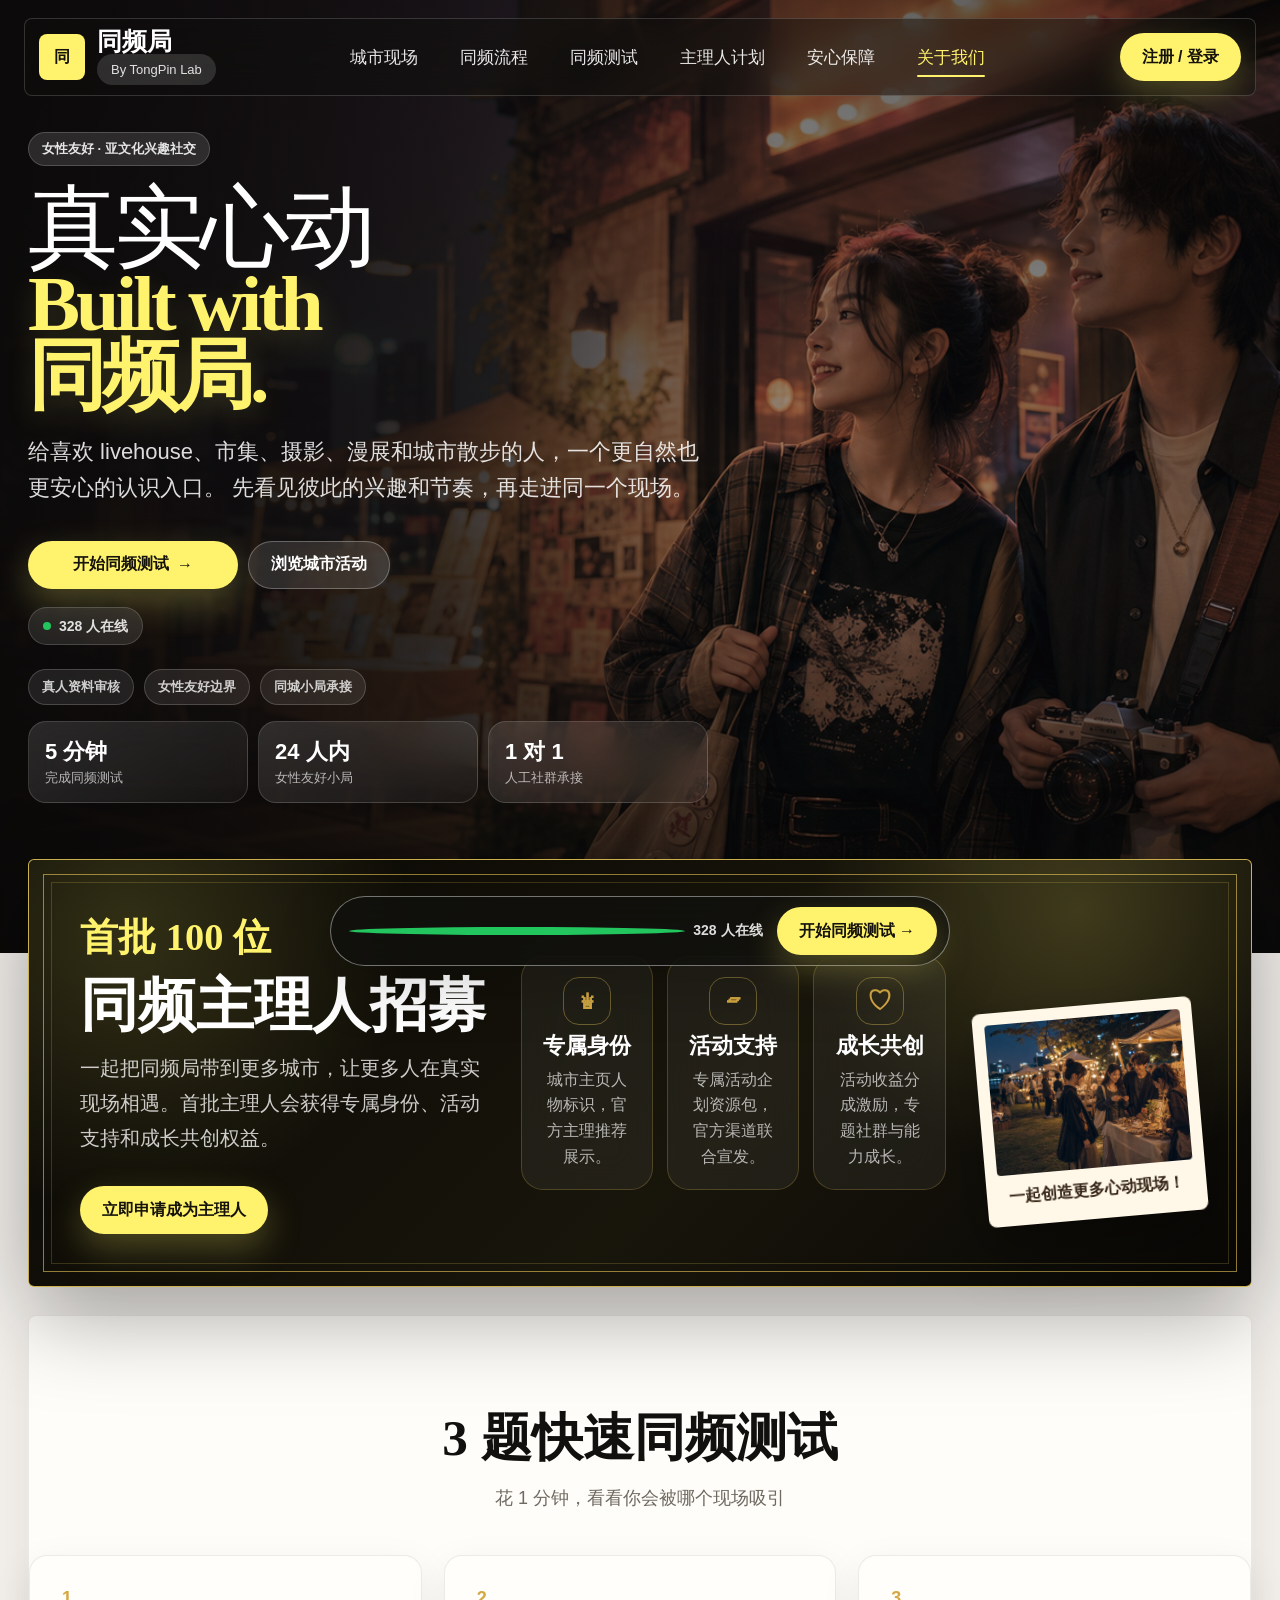
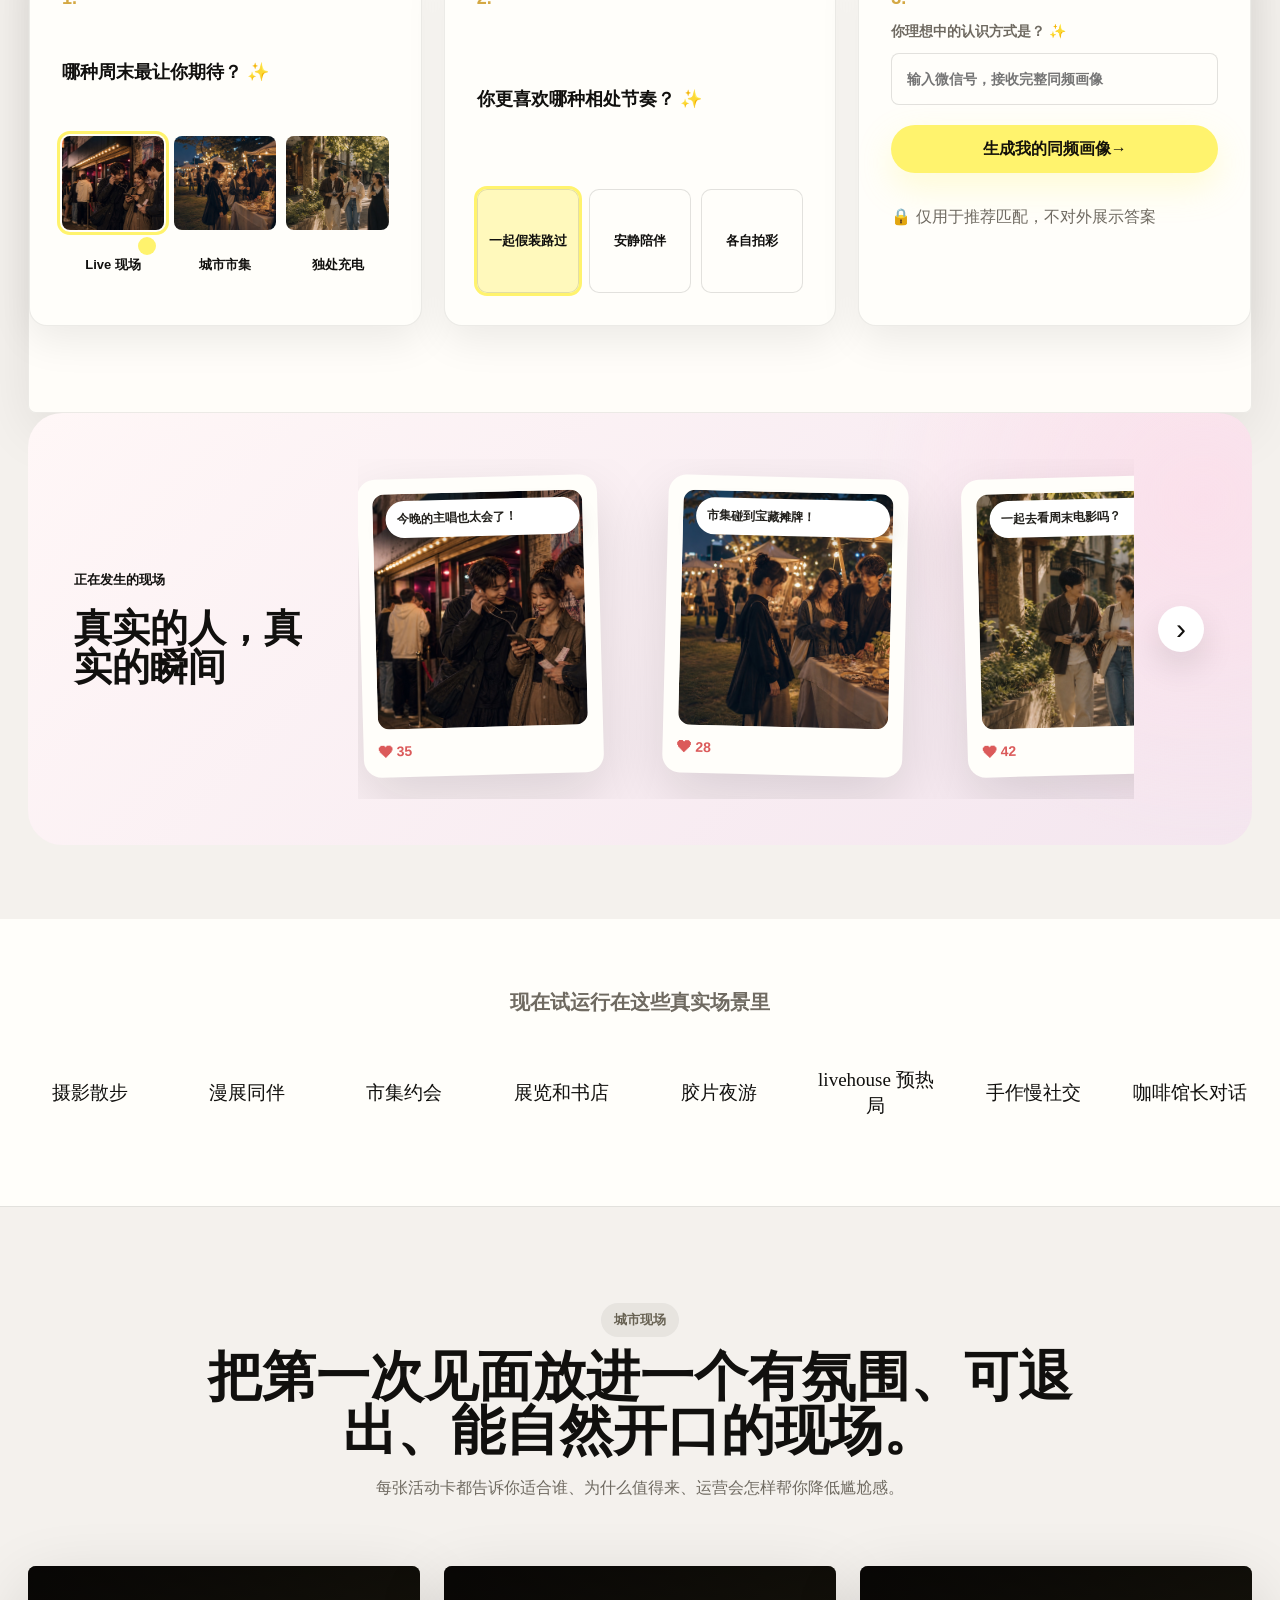
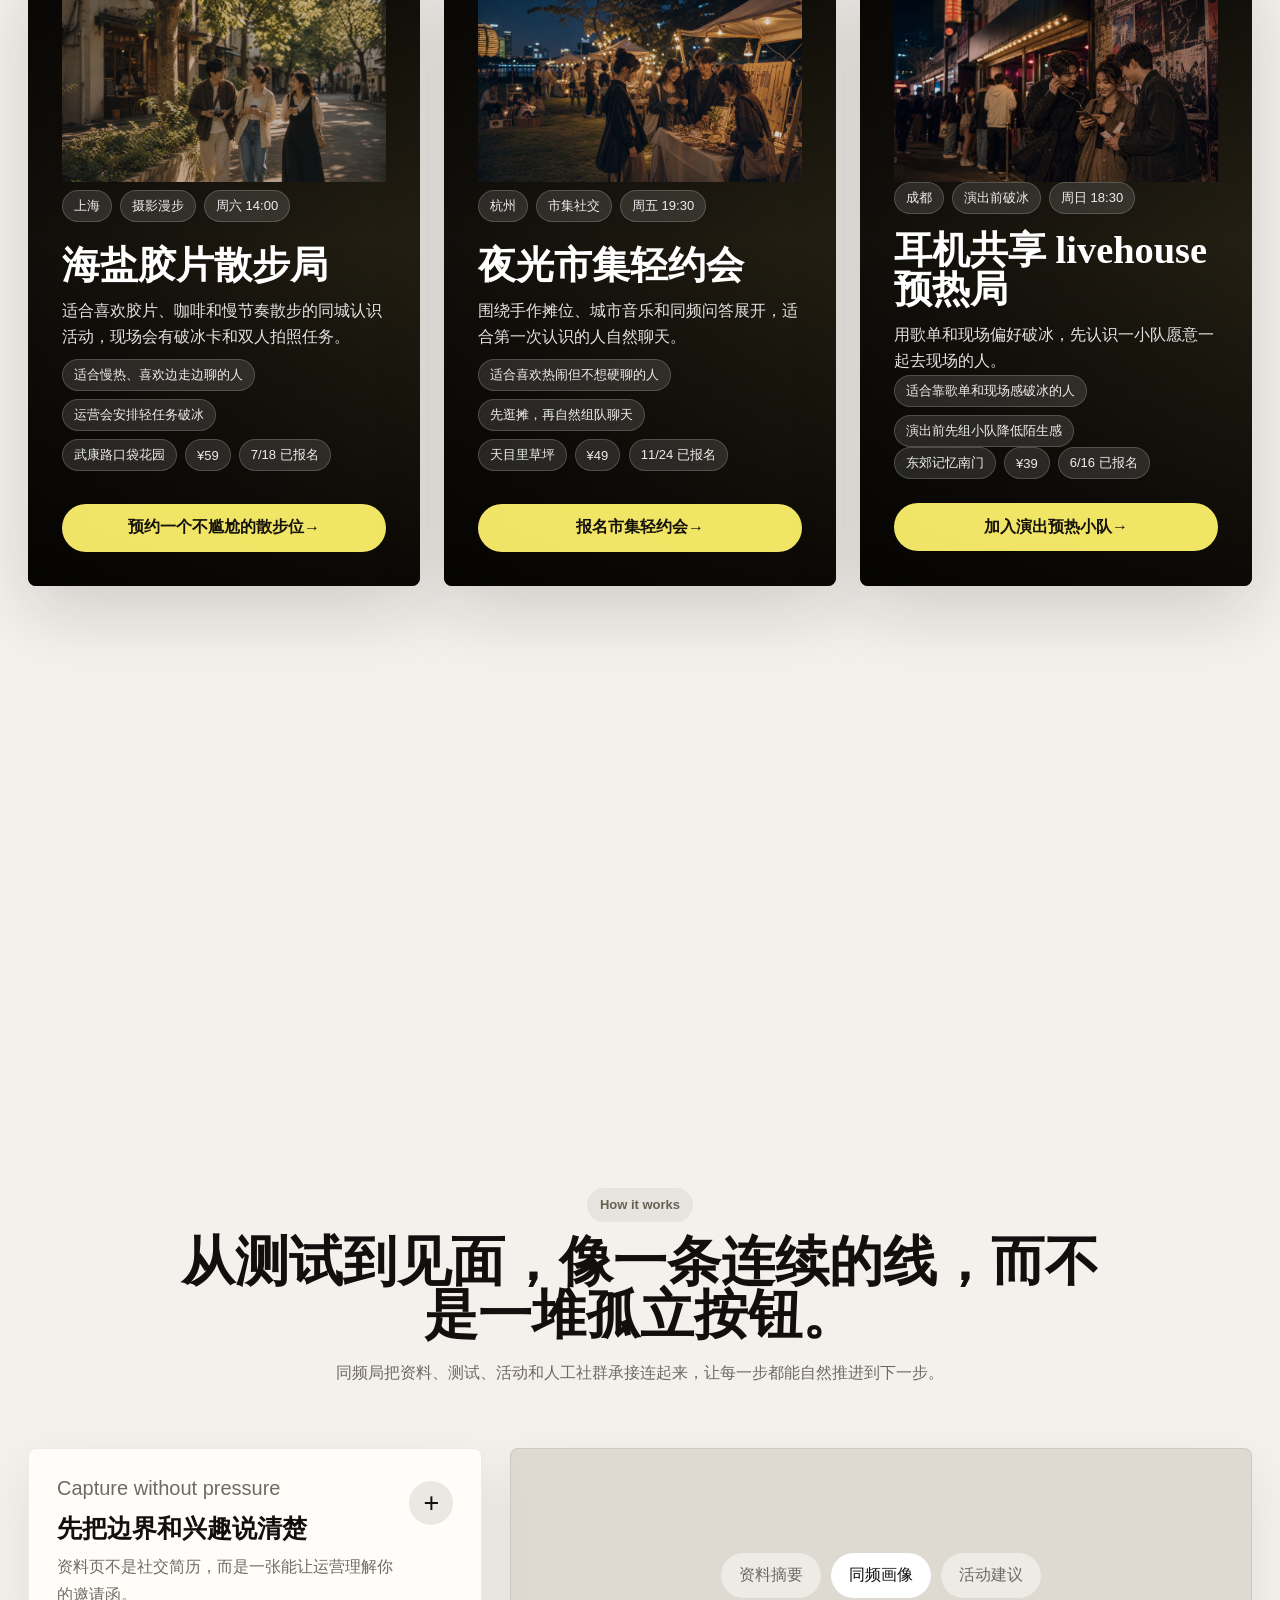
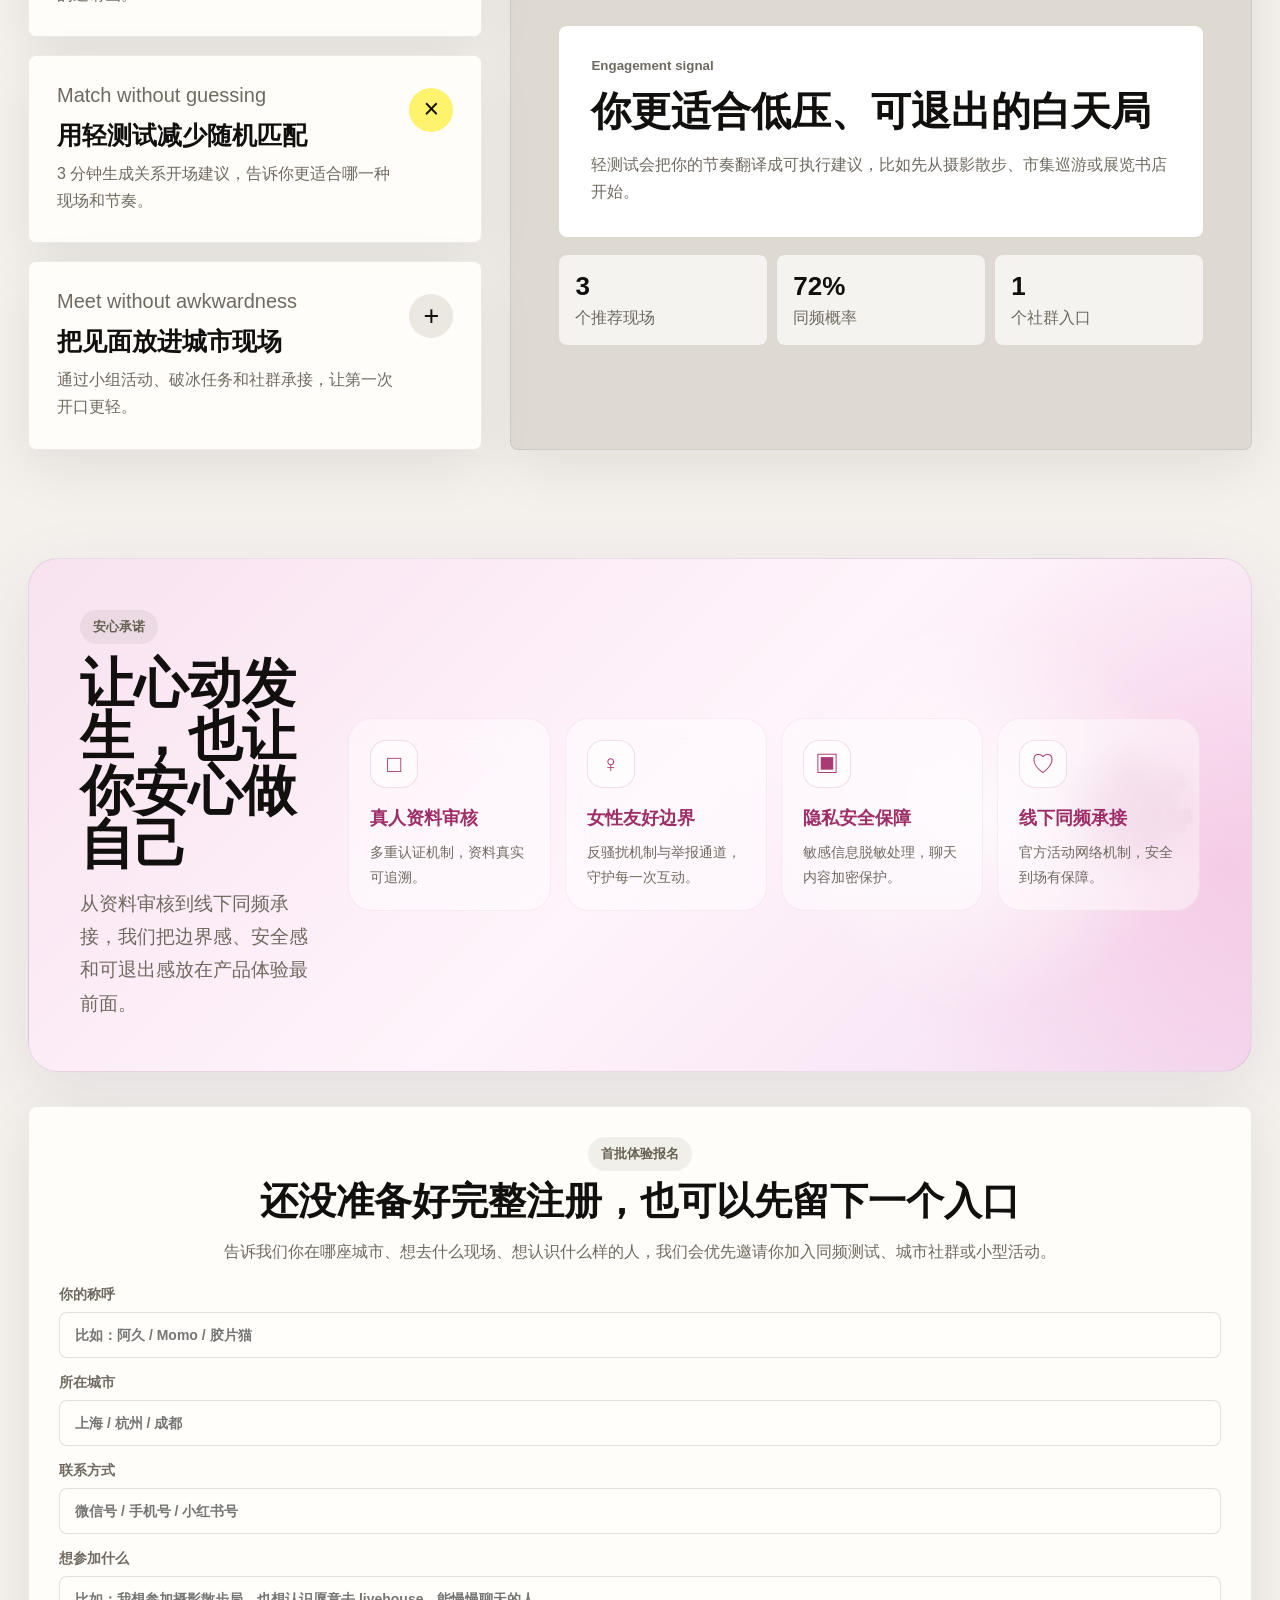
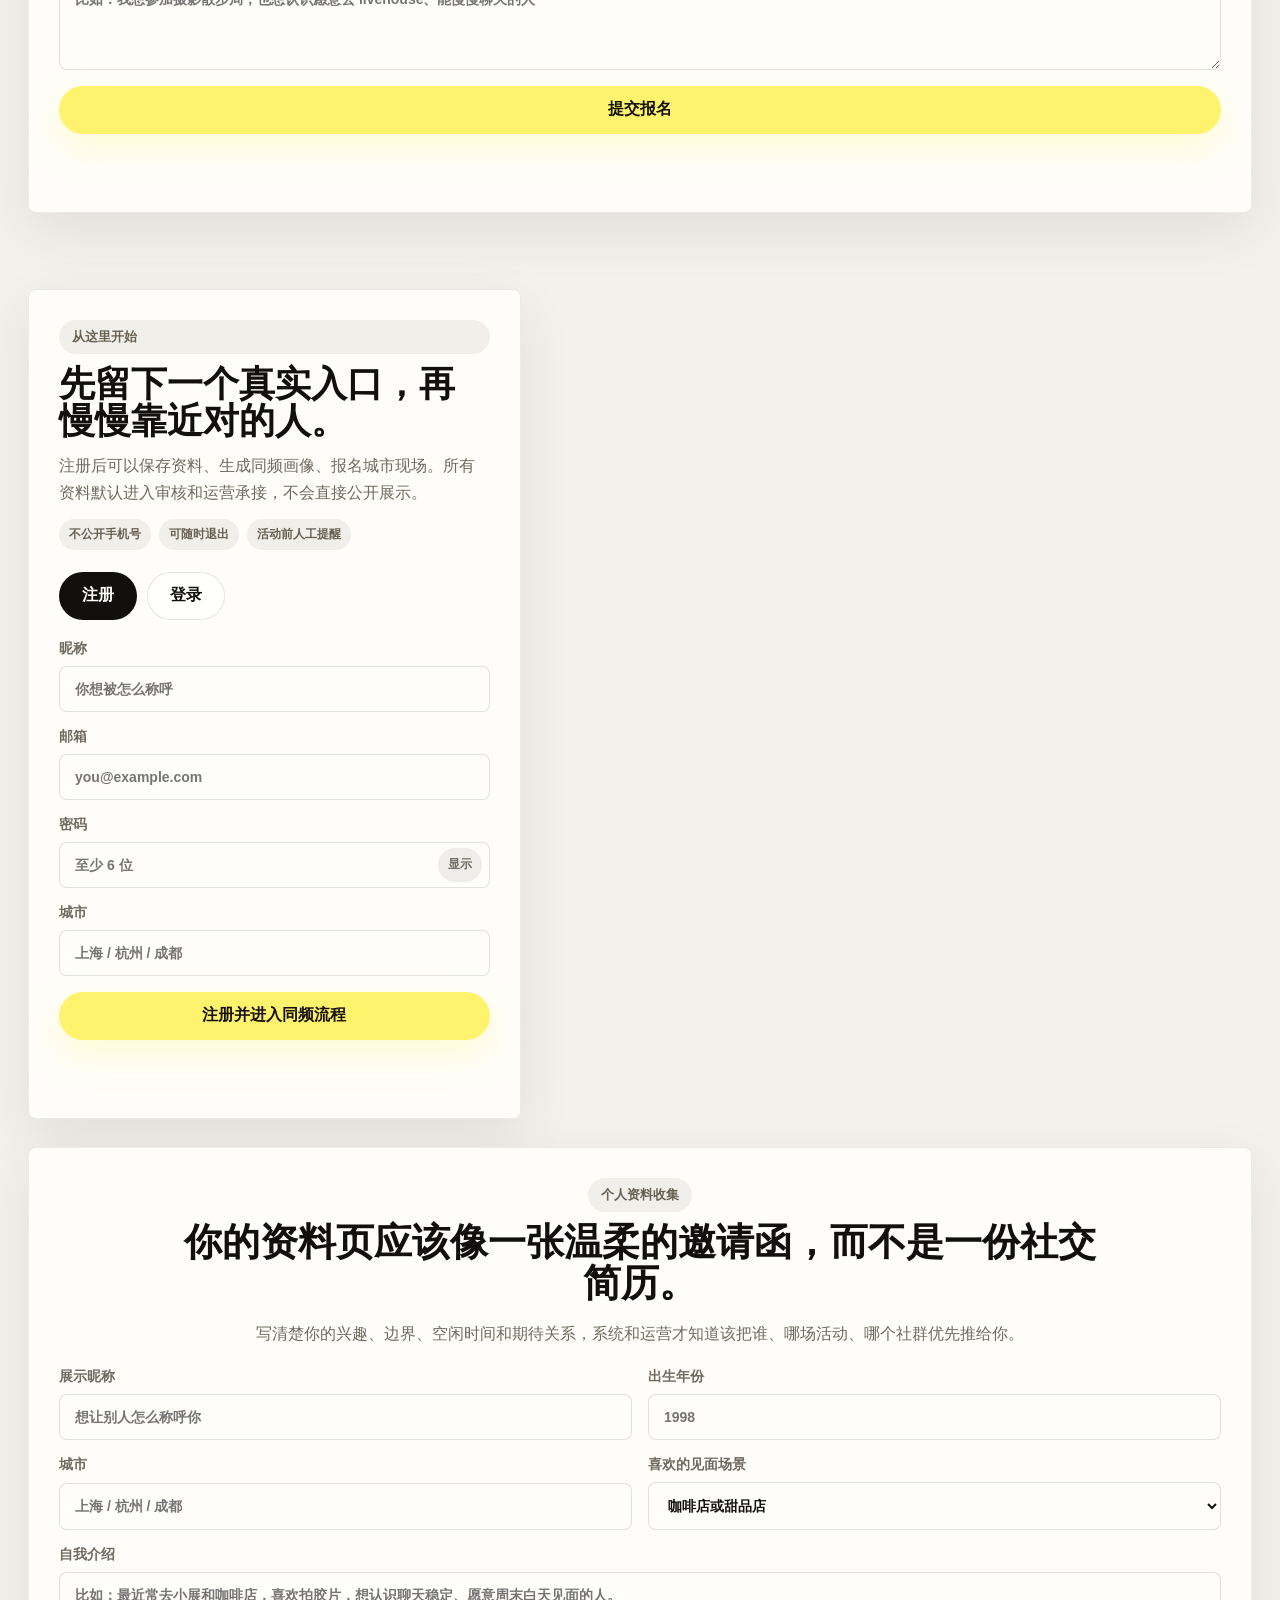
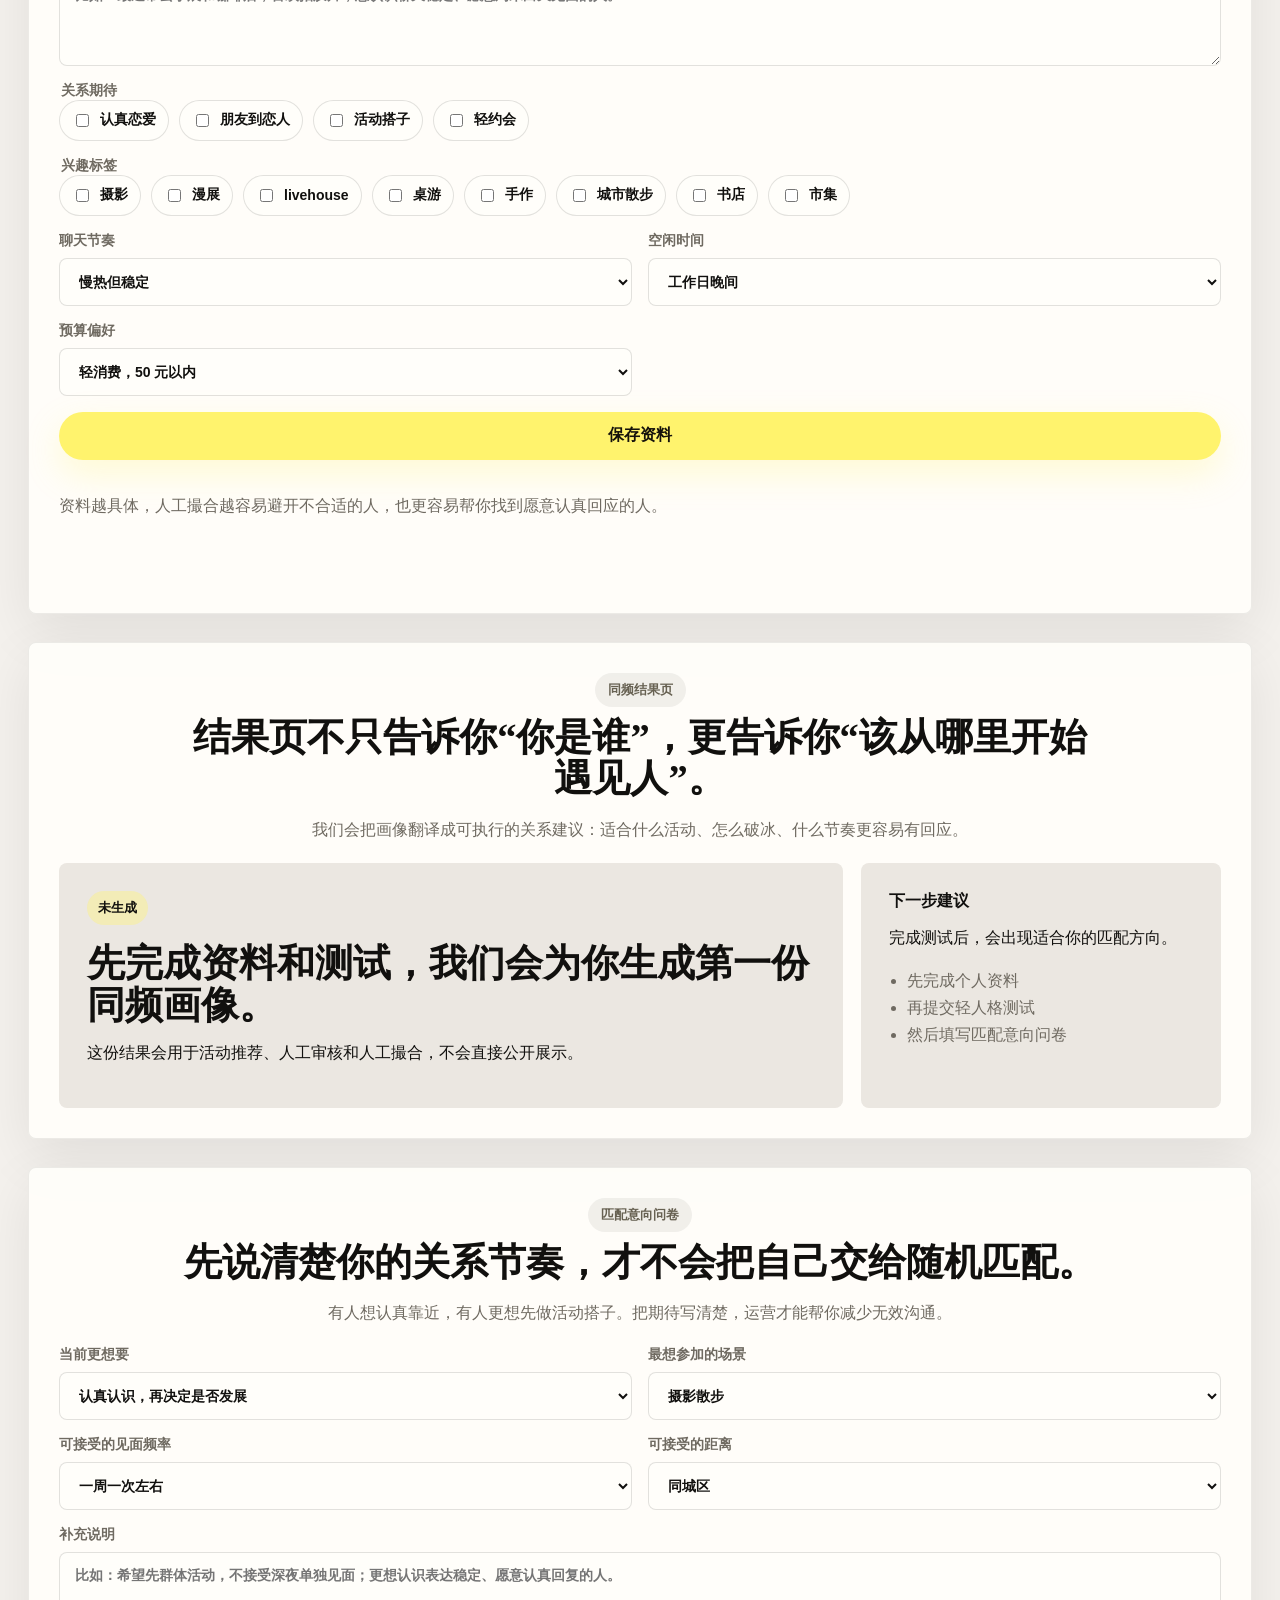
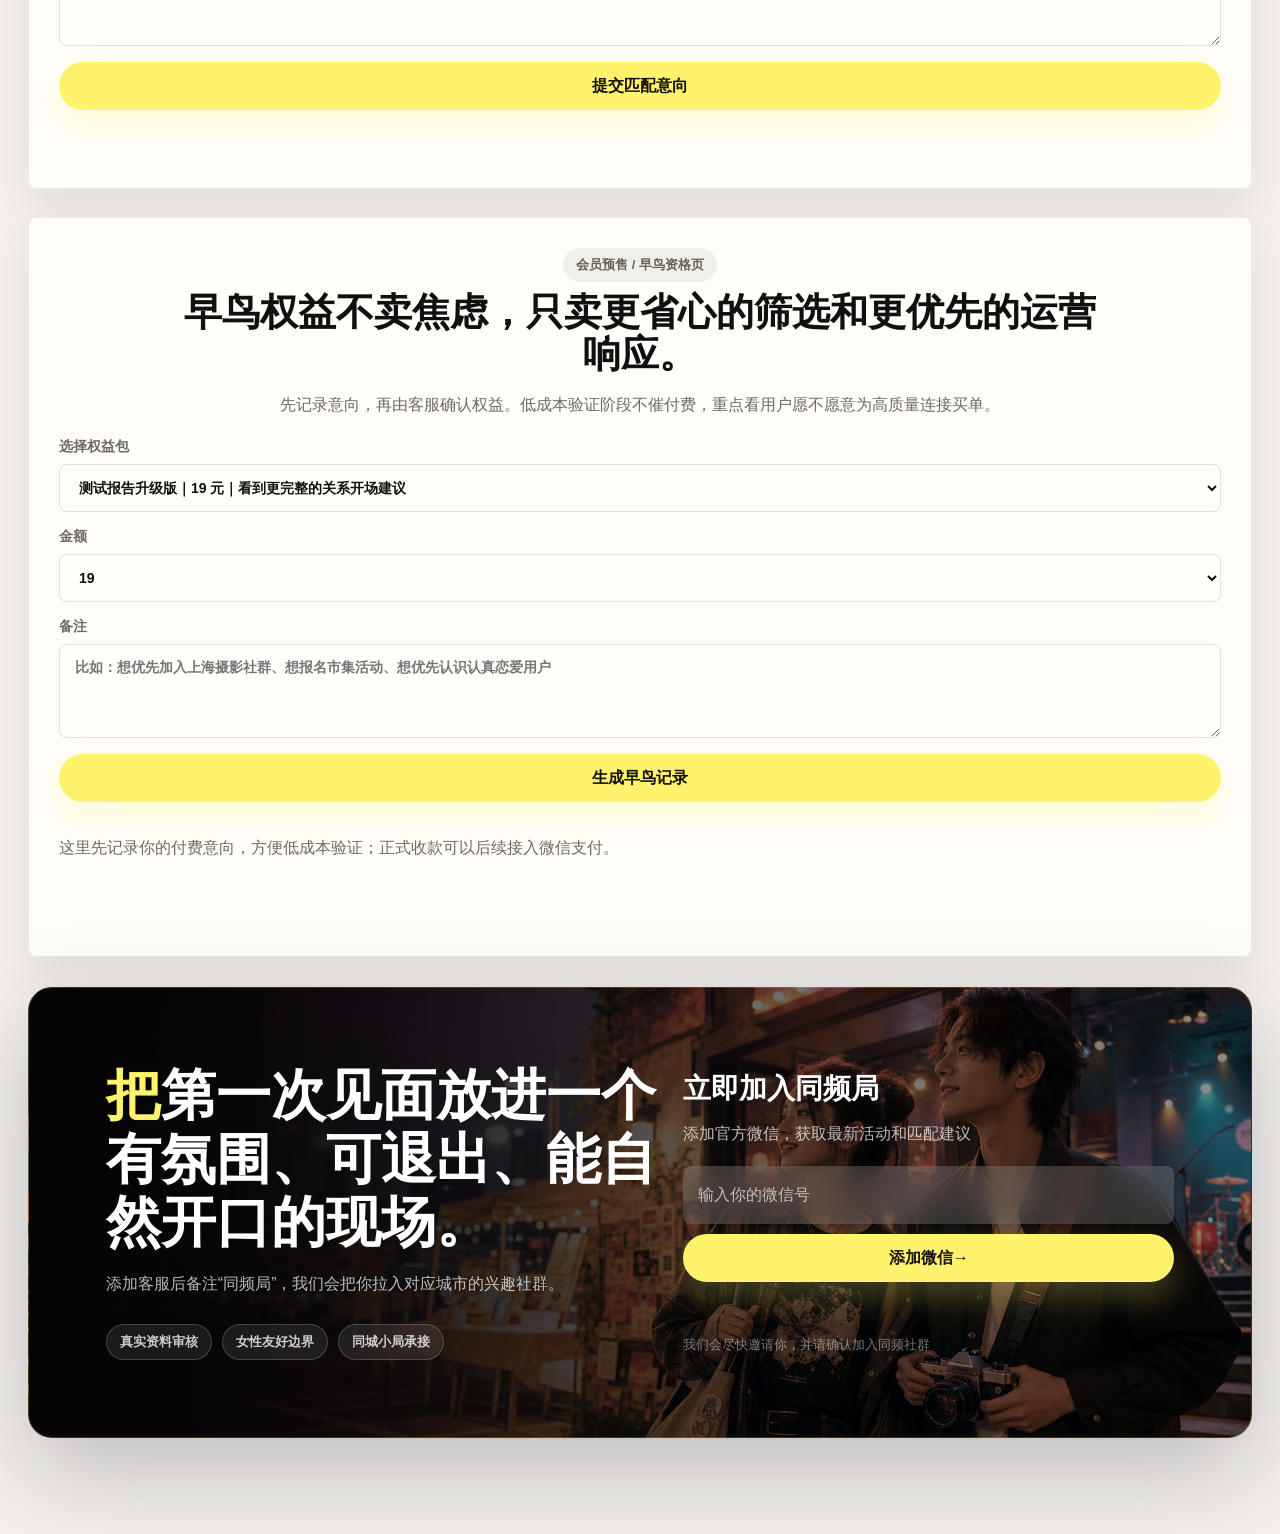
==== commit 8282a2fb: "Bind custom domain and polish mobile landing" ====
--- a/static/index.html
+++ b/static/index.html
@@ -20,11 +20,11 @@
         </a>
         <nav class="site-nav">
           <a href="#activities">城市现场</a>
-          <a href="#live-moments">真实瞬间</a>
+          <a href="#story">同频流程</a>
+          <a href="#quiz">同频测试</a>
           <a href="#co-creator">主理人计划</a>
-          <a href="#story">同频流程</a>
-          <a href="#quiz">3 分钟测试</a>
-          <a href="#final-cta">加入内测</a>
+          <a href="#safety-promise">安心保障</a>
+          <a href="#final-cta">关于我们</a>
         </nav>
         <div class="header-actions">
           <a class="ghost-button hidden" id="admin-link" href="/admin">后台</a>
@@ -50,12 +50,11 @@
               </p>
               <div class="hero-actions">
                 <button class="primary-button primary-button--live" data-scroll="#quiz">
-                  <span class="live-dot" aria-hidden="true"></span>
-                  寻找我的同频搭子（限额开放）<span aria-hidden="true">→</span>
+                  开始同频测试 <span aria-hidden="true">→</span>
                 </button>
-                <button class="ghost-button ghost-button--light" data-scroll="#activities">看看正在组什么局 →</button>
-              </div>
-              <p class="hero-online"><span class="live-dot" aria-hidden="true"></span>当前 37 人在线组局中，首批内测名额正在开放</p>
+                <button class="ghost-button ghost-button--light" data-scroll="#activities">浏览城市活动</button>
+              </div>
+              <p class="hero-online"><span class="live-dot" aria-hidden="true"></span>328 人在线</p>
               <div class="hero-proof">
                 <span>真人资料审核</span>
                 <span>女性友好边界</span>
@@ -68,6 +67,120 @@
               </div>
             </div>
           </div>
+        </section>
+
+        <section class="co-creator" id="co-creator">
+          <div class="co-creator__copy">
+            <span class="eyebrow eyebrow--dark">首批 100 位</span>
+            <h2>同频主理人招募</h2>
+            <p>
+              一起把同频局带到更多城市，让更多人在真实现场相遇。首批主理人会获得专属身份、活动支持和成长共创权益。
+            </p>
+            <div class="co-creator__actions">
+              <button class="primary-button" id="co-creator-cta" type="button">立即申请成为主理人</button>
+            </div>
+          </div>
+          <div class="co-creator__perks" aria-label="主理人权益">
+            <article>
+              <strong>♕</strong>
+              <h3>专属身份</h3>
+              <p>城市主页人物标识，官方主理推荐展示。</p>
+            </article>
+            <article>
+              <strong>▱</strong>
+              <h3>活动支持</h3>
+              <p>专属活动企划资源包，官方渠道联合宣发。</p>
+            </article>
+            <article>
+              <strong>♡</strong>
+              <h3>成长共创</h3>
+              <p>活动收益分成激励，专题社群与能力成长。</p>
+            </article>
+          </div>
+          <figure class="co-creator__photo">
+            <img src="assets/activity-night-market.jpg" alt="同频主理人在夜晚城市活动里组织小局" />
+            <figcaption>一起创造更多心动现场！</figcaption>
+          </figure>
+        </section>
+
+        <section class="form-section form-section--quiz" id="quiz">
+          <div class="section-heading">
+            <h2>3 题快速同频测试</h2>
+            <p>花 1 分钟，看看你会被哪个现场吸引</p>
+          </div>
+          <form class="micro-quiz" id="quiz-form">
+            <input type="hidden" name="pace" value="steady" />
+            <div class="quiz-step">
+              <span class="quiz-step__count">1.</span>
+              <h3>哪种周末最让你期待？ ✨</h3>
+              <div class="scene-choice-grid">
+                <label class="scene-choice">
+                  <input type="radio" name="scene" value="livehouse" checked />
+                  <img src="assets/activity-livehouse.jpg" alt="livehouse 演出现场" />
+                  <strong>Live 现场</strong>
+                </label>
+                <label class="scene-choice">
+                  <input type="radio" name="scene" value="comic" />
+                  <img src="assets/activity-night-market.jpg" alt="城市市集灯光" />
+                  <strong>城市市集</strong>
+                </label>
+                <label class="scene-choice">
+                  <input type="radio" name="scene" value="bookstore" />
+                  <img src="assets/activity-film-walk.jpg" alt="独处拍照充电" />
+                  <strong>独处充电</strong>
+                </label>
+              </div>
+            </div>
+            <div class="quiz-step">
+              <span class="quiz-step__count">2.</span>
+              <h3>你更喜欢哪种相处节奏？ ✨</h3>
+              <div class="pill-radio-group">
+                <label><input type="radio" name="expression" value="playful" checked /> 一起假装路过</label>
+                <label><input type="radio" name="expression" value="gentle" /> 安静陪伴</label>
+                <label><input type="radio" name="expression" value="direct" /> 各自拍彩</label>
+              </div>
+            </div>
+            <div class="quiz-step quiz-step--contact">
+              <span class="quiz-step__count">3.</span>
+              <label>
+                你理想中的认识方式是？ ✨
+                <input name="contact" placeholder="输入微信号，接收完整同频画像" required />
+              </label>
+              <button class="primary-button" type="submit">生成我的同频画像 <span aria-hidden="true">→</span></button>
+              <p class="helper-copy">🔒 仅用于推荐匹配，不对外展示答案</p>
+              <p class="form-message" id="quiz-message"></p>
+            </div>
+          </form>
+        </section>
+
+        <section class="live-moments" id="live-moments">
+          <div class="live-moments__copy">
+            <span class="eyebrow">正在发生的现场</span>
+            <h2>真实的人，真实的瞬间</h2>
+          </div>
+          <div class="moment-rail" aria-label="同频社群日常">
+            <article class="moment-card moment-card--tilt-left">
+              <img src="assets/activity-livehouse.jpg" alt="livehouse 演出前的同频预热小队" />
+              <p>今晚的主唱也太会了！</p>
+              <span>❤ 35</span>
+            </article>
+            <article class="moment-card moment-card--tilt-right">
+              <img src="assets/activity-night-market.jpg" alt="城市市集里自然聊天的同频现场" />
+              <p>市集碰到宝藏摊牌！</p>
+              <span>❤ 28</span>
+            </article>
+            <article class="moment-card moment-card--tilt-left">
+              <img src="assets/activity-film-walk.jpg" alt="城市胶片散步现场" />
+              <p>一起去看周末电影吗？</p>
+              <span>❤ 42</span>
+            </article>
+            <article class="moment-card moment-card--tilt-right">
+              <img src="assets/hero-v2.png" alt="漫展和城市社群里的同频相遇" />
+              <p>提醒 coser 也太贴心了！</p>
+              <span>❤ 31</span>
+            </article>
+          </div>
+          <button class="moment-next" type="button" data-scroll="#activities" aria-label="查看更多城市活动">›</button>
         </section>
 
         <section class="scene-band" aria-label="试运营城市和场景">
@@ -91,36 +204,6 @@
             <p>每张活动卡都告诉你适合谁、为什么值得来、运营会怎样帮你降低尴尬感。</p>
           </div>
           <div class="activity-grid" id="activity-grid"></div>
-        </section>
-
-        <section class="live-moments" id="live-moments">
-          <div class="section-heading">
-            <span class="eyebrow">正在发生的现场</span>
-            <h2>这里不是空城，是有人已经在认真、松弛地靠近。</h2>
-            <p>用真实日常的粗糙感建立信任：不是完美人设，而是能一起走进现场的人。</p>
-          </div>
-          <div class="moment-rail" aria-label="同频社群日常">
-            <article class="moment-card moment-card--tilt-left">
-              <img src="assets/activity-film-walk.jpg" alt="夕阳下拿相机的城市胶片散步现场" />
-              <p>今天胶片局太绝了，最后一卷刚好拍到日落。</p>
-              <span>上海 · 摄影散步</span>
-            </article>
-            <article class="moment-card moment-card--tilt-right">
-              <img src="assets/activity-livehouse.jpg" alt="livehouse 演出前的同频预热小队" />
-              <p>预热局认识了 3 个同样爱落日飞车的朋友。</p>
-              <span>成都 · livehouse</span>
-            </article>
-            <article class="moment-card moment-card--tilt-left">
-              <img src="assets/activity-night-market.jpg" alt="夜光市集里自然聊天的同频现场" />
-              <p>市集搭子带我吃了从没见过的烤苕皮。</p>
-              <span>杭州 · 夜光市集</span>
-            </article>
-            <article class="moment-card moment-card--tilt-right">
-              <img src="assets/hero-v2.png" alt="夜晚城市兴趣社群相遇的氛围" />
-              <p>第一次有人认真问我喜欢什么样的边界感。</p>
-              <span>同频社群 · 慢聊天</span>
-            </article>
-          </div>
         </section>
 
         <section class="story-grid" id="story">
@@ -139,38 +222,6 @@
             <h2>把“想认识你”落到一场具体活动里。</h2>
             <p>摄影散步、展览书店、演出预热和主题市集，都能让第一次开口变得不那么突兀。</p>
           </article>
-        </section>
-
-        <section class="co-creator" id="co-creator">
-          <div class="co-creator__copy">
-            <span class="eyebrow eyebrow--dark">首批 100 位</span>
-            <h2>同频主理人招募</h2>
-            <p>
-              如果你热爱 livehouse、对市集上瘾、喜欢用胶片记录城市，我们邀请你成为首批“局长”。
-              你不只是用户，而是和我们一起把这个城市里的同频现场做出来的人。
-            </p>
-            <div class="co-creator__actions">
-              <button class="primary-button" id="co-creator-cta" type="button">申请成为主理人</button>
-              <button class="ghost-button ghost-button--light" data-scroll="#live-moments" type="button">先看看现场</button>
-            </div>
-          </div>
-          <div class="co-creator__perks" aria-label="主理人权益">
-            <article>
-              <strong>🏅</strong>
-              <h3>永久免费活动权</h3>
-              <p>首批主理人参加官方小局不收活动服务费。</p>
-            </article>
-            <article>
-              <strong>✨</strong>
-              <h3>官方认证主理人标识</h3>
-              <p>你的资料页会拥有专属主理人身份感。</p>
-            </article>
-            <article>
-              <strong>🗳️</strong>
-              <h3>共同决定产品方向</h3>
-              <p>你可以直接参与城市活动、测试题和社群规则共创。</p>
-            </article>
-          </div>
         </section>
 
         <section class="promise-panel">
@@ -223,24 +274,29 @@
         <section class="safety-promise" id="safety-promise">
           <div class="safety-promise__copy">
             <span class="eyebrow">安心承诺</span>
-            <h2>你的安心，是我们最重要的设计。</h2>
-            <p>同频局默认把安全、边界和可退出感放在前面，尤其照顾女性用户在陌生社交里的真实顾虑。</p>
+            <h2>让心动发生，也让你安心做自己</h2>
+            <p>从资料审核到线下同频承接，我们把边界感、安全感和可退出感放在产品体验最前面。</p>
           </div>
           <div class="safety-grid">
             <article>
-              <span>🛡️</span>
-              <h3>人工审核身份</h3>
-              <p>每位用户资料经真人核验，拒绝照骗和明显虚假资料。</p>
-            </article>
-            <article>
-              <span>🚫</span>
-              <h3>拒绝低质量骚扰</h3>
-              <p>智能和人工双重过滤，不舒服就可以退出并交给运营处理。</p>
-            </article>
-            <article>
-              <span>🔒</span>
-              <h3>社交边界自主权</h3>
-              <p>你决定谁能联系你、以什么方式、在什么场景里靠近。</p>
+              <span>□</span>
+              <h3>真人资料审核</h3>
+              <p>多重认证机制，资料真实可追溯。</p>
+            </article>
+            <article>
+              <span>♀</span>
+              <h3>女性友好边界</h3>
+              <p>反骚扰机制与举报通道，守护每一次互动。</p>
+            </article>
+            <article>
+              <span>▣</span>
+              <h3>隐私安全保障</h3>
+              <p>敏感信息脱敏处理，聊天内容加密保护。</p>
+            </article>
+            <article>
+              <span>♡</span>
+              <h3>线下同频承接</h3>
+              <p>官方活动网络机制，安全到场有保障。</p>
             </article>
           </div>
         </section>
@@ -517,60 +573,6 @@
           </form>
         </section>
 
-        <section class="form-section" id="quiz">
-          <div class="section-heading">
-            <span class="eyebrow">3 分钟微缩体验</span>
-            <h2>先用 3 个问题，找到你今晚最适合走进的同频现场。</h2>
-            <p>不做复杂心理测试，只快速判断你更适合哪种场景、哪种关系开场，以及该从哪里认识人。</p>
-          </div>
-          <form class="micro-quiz" id="quiz-form">
-            <input type="hidden" name="pace" value="steady" />
-            <div class="quiz-step">
-              <span class="quiz-step__count">01</span>
-              <h3>选你最想走进去的场景</h3>
-              <div class="scene-choice-grid">
-                <label class="scene-choice">
-                  <input type="radio" name="scene" value="livehouse" checked />
-                  <img src="assets/activity-livehouse.jpg" alt="livehouse 演出前破冰现场" />
-                  <strong>Livehouse 预热局</strong>
-                  <span>靠歌单和现场感破冰</span>
-                </label>
-                <label class="scene-choice">
-                  <input type="radio" name="scene" value="comic" />
-                  <img src="assets/hero-v2.png" alt="漫展和城市社群里的同频相遇" />
-                  <strong>漫展同伴局</strong>
-                  <span>有人愿意认真帮你拍照</span>
-                </label>
-                <label class="scene-choice">
-                  <input type="radio" name="scene" value="bookstore" />
-                  <img src="assets/activity-film-walk.jpg" alt="胶片夜游和城市散步场景" />
-                  <strong>胶片夜游局</strong>
-                  <span>边走边聊，不用硬撑社交</span>
-                </label>
-              </div>
-            </div>
-            <div class="quiz-step">
-              <span class="quiz-step__count">02</span>
-              <h3>你来这里最想做什么？</h3>
-              <div class="pill-radio-group">
-                <label><input type="radio" name="expression" value="playful" checked /> 想找搭子</label>
-                <label><input type="radio" name="expression" value="direct" /> 纯扩列</label>
-                <label><input type="radio" name="expression" value="gentle" /> 深度聊天</label>
-              </div>
-            </div>
-            <div class="quiz-step quiz-step--contact">
-              <span class="quiz-step__count">03</span>
-              <label>
-                留一个接收匹配结果的入口
-                <input name="contact" placeholder="微信号 / 手机号 / 小红书号" required />
-              </label>
-              <button class="primary-button" type="submit">生成我的同频基因</button>
-              <p class="helper-copy">未登录也能生成结果；登录用户的画像会同步写入后台，方便后续搜索、加好友和聊天。</p>
-              <p class="form-message" id="quiz-message"></p>
-            </div>
-          </form>
-        </section>
-
         <section class="result-card" id="result-card">
           <div class="section-heading">
             <span class="eyebrow">同频结果页</span>
@@ -679,22 +681,34 @@
 
         <section class="final-cta" id="final-cta">
           <div class="final-cta__inner">
-            <span class="eyebrow eyebrow--dark">最后一个入口</span>
-            <h2>还没准备好？也可以先留一个入口。</h2>
-            <p id="support-copy">客服会根据你的城市、兴趣标签和活动报名情况，把你拉进对应的兴趣群或安排人工撮合。</p>
+            <div class="final-cta__copy">
+              <h2>把第一次见面放进一个有氛围、可退出、能自然开口的现场。</h2>
+              <p id="support-copy">同频局 · 女性友好亚文化兴趣社交</p>
+              <div class="hero-proof">
+                <span>真实资料审核</span>
+                <span>女性友好边界</span>
+                <span>同城小局承接</span>
+              </div>
+            </div>
+            <div class="final-cta__form">
+              <h3>立即加入同频局</h3>
+              <p>添加官方微信，获取最新活动和匹配建议</p>
             <form class="final-lead-form" id="final-lead-form">
               <input type="hidden" name="name" value="底部入口用户" />
               <input type="hidden" name="city" value="待确认" />
               <input type="hidden" name="source" value="final-cta" />
-              <input name="contact" placeholder="输入你的微信号，先保留一个内测入口" required />
-              <button class="primary-button" type="submit">加入</button>
+                <input name="contact" placeholder="输入你的微信号" required />
+                <button class="primary-button" type="submit">添加微信 <span aria-hidden="true">→</span></button>
             </form>
             <p class="form-message" id="final-lead-message"></p>
             <small>
-              客服微信：<strong id="support-wechat">TongPinClub</strong>
-              · 在线时间：<strong id="support-hours">每日 12:00 - 22:00</strong>
-              · © 2026 同频局
+                我们会尽快邀请你，并请确认加入同频社群
+                <span class="visually-hidden">
+                  客服微信：<strong id="support-wechat">TongPinClub</strong>
+                  在线时间：<strong id="support-hours">每日 12:00 - 22:00</strong>
+                </span>
             </small>
+            </div>
           </div>
         </section>
       </main>
@@ -735,8 +749,8 @@
       </div>
 
       <div class="sticky-conversion" id="sticky-conversion" aria-label="快捷操作">
-        <span><span class="live-dot" aria-hidden="true"></span>37 人正在组局中</span>
-        <button class="primary-button" data-scroll="#quiz">加入首批同频内测 →</button>
+        <span><span class="live-dot" aria-hidden="true"></span>328 人在线</span>
+        <button class="primary-button" data-scroll="#quiz">开始同频测试 →</button>
       </div>
 
       <div class="quiz-modal hidden" id="quiz-modal" aria-hidden="true">
--- a/static/styles.css
+++ b/static/styles.css
@@ -72,6 +72,15 @@
   display: none !important;
 }
 
+.visually-hidden {
+  position: absolute !important;
+  width: 1px;
+  height: 1px;
+  overflow: hidden;
+  clip: rect(0 0 0 0);
+  white-space: nowrap;
+}
+
 .page-shell {
   width: 100%;
   min-height: 100vh;
@@ -1492,6 +1501,439 @@
   background: rgba(17, 16, 14, 0.08);
 }
 
+/* Concept landing pass: tuned to the approved black/gold mobile-friendly visual. */
+.hero-stage {
+  min-height: 760px;
+}
+
+.hero-stage__content {
+  padding-bottom: 150px;
+}
+
+.hero-stage h1 {
+  letter-spacing: -0.045em;
+}
+
+.hero-stage h1 strong {
+  text-shadow: 0 10px 30px rgba(255, 243, 109, 0.16);
+}
+
+.hero-actions .primary-button,
+.final-lead-form .primary-button {
+  min-width: 210px;
+}
+
+.co-creator {
+  position: relative;
+  z-index: 2;
+  grid-template-columns: minmax(360px, 1.1fr) minmax(420px, 1.15fr) minmax(220px, 0.55fr);
+  gap: clamp(18px, 3vw, 34px);
+  margin-top: -94px;
+  margin-bottom: 0;
+  border-radius: 6px;
+  border-color: rgba(255, 220, 98, 0.78);
+  background:
+    radial-gradient(circle at 8% 16%, rgba(255, 243, 109, 0.16), transparent 24%),
+    radial-gradient(circle at 86% 12%, rgba(255, 243, 109, 0.18), transparent 24%),
+    linear-gradient(135deg, #090804, #18150b 58%, #070604);
+  box-shadow: 0 28px 90px rgba(0, 0, 0, 0.34);
+}
+
+.co-creator::before,
+.co-creator::after {
+  content: "";
+  position: absolute;
+  inset: 14px;
+  pointer-events: none;
+  border: 1px solid rgba(255, 220, 98, 0.54);
+}
+
+.co-creator::after {
+  inset: 22px;
+  border-color: rgba(255, 220, 98, 0.18);
+}
+
+.co-creator__copy,
+.co-creator__perks,
+.co-creator__photo {
+  position: relative;
+  z-index: 1;
+}
+
+.co-creator__copy h2 {
+  max-width: 740px;
+  font-size: clamp(44px, 4.5vw, 72px);
+}
+
+.co-creator__copy h2::first-letter,
+.co-creator__copy .eyebrow + h2 {
+  color: inherit;
+}
+
+.co-creator__copy h2 {
+  color: white;
+}
+
+.co-creator__copy h2::first-line {
+  color: white;
+}
+
+.co-creator__copy .eyebrow {
+  border: 0;
+  padding: 0;
+  background: transparent;
+  font-family: Georgia, "Times New Roman", serif;
+  font-size: clamp(28px, 3vw, 48px);
+}
+
+.co-creator__perks {
+  grid-template-columns: repeat(3, minmax(0, 1fr));
+}
+
+.co-creator__perks article {
+  grid-template-columns: 1fr;
+  justify-items: center;
+  min-height: 170px;
+  text-align: center;
+  border-color: rgba(255, 220, 98, 0.2);
+  background: rgba(255, 255, 255, 0.055);
+}
+
+.co-creator__perks strong {
+  grid-row: auto;
+  width: 48px;
+  height: 48px;
+  color: var(--gold);
+  background: transparent;
+  border: 1px solid rgba(255, 220, 98, 0.34);
+}
+
+.co-creator__photo {
+  align-self: end;
+  justify-self: center;
+  width: min(220px, 100%);
+  padding: 12px 12px 18px;
+  border-radius: 8px;
+  background: #fff7e7;
+  color: #342416;
+  box-shadow: 0 26px 54px rgba(0, 0, 0, 0.34);
+  transform: rotate(-5deg);
+}
+
+.co-creator__photo img {
+  aspect-ratio: 1.3 / 1;
+  width: 100%;
+  border-radius: 4px;
+  object-fit: cover;
+}
+
+.co-creator__photo figcaption {
+  margin-top: 12px;
+  font-weight: 900;
+  text-align: center;
+}
+
+.form-section--quiz {
+  padding: 84px 0 86px;
+}
+
+.form-section--quiz .section-heading {
+  max-width: 760px;
+}
+
+.form-section--quiz .section-heading h2 {
+  font-size: clamp(36px, 4vw, 58px);
+}
+
+.form-section--quiz .section-heading p {
+  font-size: 18px;
+}
+
+.micro-quiz {
+  grid-template-columns: repeat(3, minmax(0, 1fr));
+  gap: 22px;
+  width: min(1240px, 100%);
+  margin: 42px auto 0;
+}
+
+.quiz-step {
+  gap: 14px;
+  border-radius: 18px;
+  background: #fffefa;
+  box-shadow: 0 14px 40px rgba(17, 16, 14, 0.08);
+}
+
+.quiz-step__count {
+  padding: 0;
+  background: transparent;
+  color: var(--gold);
+  font-size: 18px;
+}
+
+.quiz-step h3 {
+  font-family: "Avenir Next", "PingFang SC", "Microsoft YaHei", sans-serif;
+  font-size: 18px;
+  line-height: 1.4;
+}
+
+.scene-choice-grid,
+.pill-radio-group {
+  display: grid;
+  grid-template-columns: repeat(3, minmax(0, 1fr));
+  gap: 10px;
+}
+
+.scene-choice {
+  gap: 8px;
+  padding: 0;
+  border: 0;
+  border-radius: 10px;
+  background: transparent;
+  text-align: center;
+}
+
+.scene-choice:has(input:checked) {
+  box-shadow: none;
+}
+
+.scene-choice:has(input:checked) img {
+  outline: 3px solid var(--accent);
+  outline-offset: 2px;
+}
+
+.scene-choice:has(input:checked)::after {
+  content: "";
+  inset: auto 8px 38px auto;
+  width: 18px;
+  height: 18px;
+  padding: 0;
+}
+
+.scene-choice img {
+  aspect-ratio: 1.08 / 1;
+  border-radius: 8px;
+}
+
+.scene-choice strong,
+.pill-radio-group label {
+  font-size: 13px;
+  font-weight: 700;
+}
+
+.scene-choice span {
+  display: none;
+}
+
+.pill-radio-group label {
+  justify-content: center;
+  min-height: auto;
+  padding: 10px 8px;
+  border-radius: 10px;
+  text-align: center;
+}
+
+.pill-radio-group input {
+  display: none;
+}
+
+.pill-radio-group label:has(input:checked) {
+  outline: 3px solid var(--accent);
+  background: #fff9bc;
+}
+
+.quiz-step--contact {
+  grid-template-columns: 1fr;
+  align-content: start;
+}
+
+.quiz-step--contact label {
+  gap: 12px;
+}
+
+.quiz-step--contact input {
+  min-height: 52px;
+}
+
+.quiz-step--contact .primary-button {
+  margin-top: 6px;
+}
+
+.live-moments {
+  position: relative;
+  display: grid;
+  grid-template-columns: 260px minmax(0, 1fr) 48px;
+  gap: 24px;
+  align-items: center;
+  margin-top: 0;
+  margin-bottom: 74px;
+  padding: 46px;
+  border-radius: 34px;
+  background:
+    radial-gradient(circle at 96% 20%, rgba(255, 214, 229, 0.5), transparent 28%),
+    linear-gradient(135deg, #fff7f7, #f4e6ef);
+}
+
+.live-moments__copy h2 {
+  margin: 12px 0 8px;
+  font-family: Georgia, "Times New Roman", serif;
+  font-size: clamp(30px, 3vw, 46px);
+  line-height: 1;
+}
+
+.live-moments__copy .eyebrow {
+  color: var(--ink);
+  border: 0;
+  padding: 0;
+  background: transparent;
+}
+
+.moment-rail {
+  margin-top: 0;
+  padding: 18px 4px 24px;
+}
+
+.moment-card {
+  max-width: 240px;
+  border: 0;
+}
+
+.moment-card img {
+  aspect-ratio: 1 / 1.12;
+}
+
+.moment-card p {
+  position: absolute;
+  top: 22px;
+  left: 28px;
+  right: 18px;
+  padding: 9px 11px;
+  border-radius: 999px;
+  background: white;
+  color: #22201c;
+  font-size: 12px;
+  box-shadow: 0 10px 22px rgba(17, 16, 14, 0.12);
+}
+
+.moment-card span {
+  color: #db5a5a;
+  font-size: 14px;
+}
+
+.moment-next {
+  display: grid;
+  place-items: center;
+  width: 46px;
+  height: 46px;
+  border-radius: 50%;
+  background: white;
+  color: var(--ink);
+  font-size: 30px;
+  box-shadow: 0 14px 34px rgba(17, 16, 14, 0.12);
+}
+
+.safety-promise {
+  position: relative;
+  grid-template-columns: 240px minmax(0, 1fr);
+  overflow: hidden;
+  margin-bottom: 34px;
+  background:
+    radial-gradient(circle at 78% 50%, rgba(255, 255, 255, 0.8), transparent 20%),
+    radial-gradient(circle at 98% 60%, rgba(239, 142, 190, 0.28), transparent 28%),
+    linear-gradient(135deg, #f8e2f0, #fff4fb 52%, #f4def2);
+}
+
+.safety-promise::after {
+  content: "✽";
+  position: absolute;
+  right: 54px;
+  top: 50%;
+  color: rgba(177, 74, 130, 0.28);
+  font-size: clamp(72px, 9vw, 138px);
+  transform: translateY(-50%) rotate(-12deg);
+}
+
+.safety-grid {
+  grid-template-columns: repeat(4, minmax(0, 1fr));
+  position: relative;
+  z-index: 1;
+}
+
+.safety-grid article {
+  min-height: 170px;
+  border: 0;
+  background: rgba(255, 255, 255, 0.44);
+  box-shadow: inset 0 0 0 1px rgba(177, 74, 130, 0.08);
+}
+
+.safety-grid span {
+  color: #a83c72;
+  background: rgba(255, 255, 255, 0.58);
+  border: 1px solid rgba(168, 60, 114, 0.16);
+}
+
+.safety-grid h3 {
+  color: #9e2e68;
+  font-size: 18px;
+}
+
+.safety-grid p {
+  font-size: 14px;
+}
+
+.final-cta__inner {
+  grid-template-columns: minmax(0, 1fr) minmax(340px, 0.85fr);
+  align-items: center;
+  justify-items: stretch;
+  min-height: 0;
+  border-radius: 24px;
+  background:
+    linear-gradient(90deg, rgba(0, 0, 0, 0.78), rgba(0, 0, 0, 0.44)),
+    url("assets/hero-v2.png") center / cover;
+  text-align: left;
+}
+
+.final-cta h2 {
+  margin-top: 0;
+  font-size: clamp(38px, 4.3vw, 68px);
+  line-height: 1.15;
+}
+
+.final-cta h2::first-letter,
+.final-cta h2 em {
+  color: var(--accent);
+}
+
+.final-cta__form {
+  display: grid;
+  gap: 12px;
+}
+
+.final-cta__form h3 {
+  margin: 0;
+  font-size: 28px;
+}
+
+.final-cta__form p {
+  margin: 0 0 6px;
+  width: auto;
+}
+
+.final-lead-form {
+  grid-template-columns: 1fr;
+  width: 100%;
+}
+
+.final-lead-form input {
+  color: white;
+  border: 0;
+  background: rgba(255, 255, 255, 0.17);
+  backdrop-filter: blur(18px);
+}
+
+.final-lead-form input::placeholder {
+  color: rgba(255, 255, 255, 0.66);
+}
+
 .admin-body {
   background: #f7f7f4;
 }
@@ -2377,3 +2819,271 @@
     padding-top: 20px;
   }
 }
+
+@media (max-width: 1180px) {
+  .co-creator {
+    grid-template-columns: 1fr;
+  }
+
+  .co-creator__perks {
+    grid-template-columns: repeat(3, minmax(0, 1fr));
+  }
+
+  .co-creator__photo {
+    width: min(260px, 72%);
+  }
+
+  .micro-quiz {
+    grid-template-columns: 1fr;
+  }
+
+  .scene-choice-grid,
+  .pill-radio-group {
+    grid-template-columns: repeat(3, minmax(0, 1fr));
+  }
+
+  .live-moments {
+    grid-template-columns: 1fr;
+  }
+
+  .moment-next {
+    display: none;
+  }
+
+  .safety-promise {
+    grid-template-columns: 1fr;
+  }
+
+  .safety-grid {
+    grid-template-columns: repeat(2, minmax(0, 1fr));
+  }
+
+  .final-cta__inner {
+    grid-template-columns: 1fr;
+  }
+}
+
+@media (max-width: 720px) {
+  .site-header {
+    border-radius: 18px;
+    background: rgba(17, 16, 14, 0.62);
+  }
+
+  .site-header .header-actions {
+    position: static;
+    display: flex;
+    width: auto;
+  }
+
+  #auth-jump {
+    position: fixed;
+    top: 22px;
+    right: 18px;
+    z-index: 90;
+  }
+
+  .header-actions .primary-button {
+    min-width: 62px;
+    max-width: 62px;
+    min-height: 38px;
+    padding-inline: 14px;
+    overflow: hidden;
+    font-size: 13px;
+  }
+
+  .header-actions .primary-button {
+    font-size: 0;
+  }
+
+  .header-actions .primary-button::before {
+    content: "登录";
+    font-size: 13px;
+  }
+
+  .hero-stage {
+    min-height: 760px;
+  }
+
+  .hero-stage__image {
+    object-position: 68% center;
+  }
+
+  .hero-stage__content {
+    padding: 126px 0 132px;
+  }
+
+  .hero-stage h1 {
+    max-width: 330px;
+    font-size: clamp(50px, 15vw, 70px);
+    line-height: 0.9;
+  }
+
+  .hero-stage h1 strong {
+    font-size: clamp(42px, 12vw, 56px);
+  }
+
+  .hero-actions {
+    align-items: stretch;
+    flex-direction: column;
+    width: min(310px, 100%);
+  }
+
+  .hero-actions .primary-button,
+  .hero-actions .ghost-button {
+    width: 100%;
+  }
+
+  .hero-online {
+    display: none !important;
+  }
+
+  .hero-proof {
+    gap: 8px;
+  }
+
+  .hero-proof span {
+    min-height: 32px;
+    padding: 7px 10px;
+    font-size: 12px;
+  }
+
+  .hero-stats {
+    display: none;
+  }
+
+  .co-creator {
+    margin-top: -82px;
+    padding: 26px 20px;
+  }
+
+  .co-creator::before {
+    inset: 10px;
+  }
+
+  .co-creator::after {
+    display: none;
+  }
+
+  .co-creator__copy .eyebrow {
+    font-size: 26px;
+  }
+
+  .co-creator__copy h2 {
+    font-size: 38px;
+  }
+
+  .co-creator__copy p {
+    font-size: 15px;
+  }
+
+  .co-creator__perks {
+    grid-template-columns: 1fr;
+  }
+
+  .co-creator__perks article {
+    min-height: 0;
+    padding: 16px;
+  }
+
+  .co-creator__photo {
+    display: none;
+  }
+
+  .form-section--quiz {
+    padding: 58px 0;
+  }
+
+  .form-section--quiz .section-heading {
+    text-align: center;
+  }
+
+  .form-section--quiz .section-heading h2 {
+    font-size: 34px;
+  }
+
+  .micro-quiz {
+    gap: 14px;
+    margin-top: 24px;
+  }
+
+  .scene-choice-grid,
+  .pill-radio-group {
+    grid-template-columns: repeat(3, minmax(0, 1fr));
+    gap: 8px;
+  }
+
+  .scene-choice img {
+    min-height: 82px;
+  }
+
+  .scene-choice strong,
+  .pill-radio-group label {
+    font-size: 11px;
+  }
+
+  .live-moments {
+    gap: 8px;
+    padding: 26px 14px 16px;
+    border-radius: 24px;
+  }
+
+  .live-moments__copy {
+    padding: 0 8px;
+  }
+
+  .moment-rail {
+    grid-auto-columns: minmax(156px, 48vw);
+    gap: 12px;
+    margin-top: 4px;
+  }
+
+  .moment-card {
+    padding: 9px 9px 12px;
+    border-radius: 14px;
+  }
+
+  .moment-card p {
+    top: 15px;
+    left: 14px;
+    right: 10px;
+    font-size: 10px;
+  }
+
+  .safety-promise {
+    padding: 24px 18px;
+  }
+
+  .safety-promise::after {
+    right: 18px;
+    top: 28px;
+    font-size: 72px;
+  }
+
+  .safety-promise__copy h2 {
+    font-size: 34px;
+  }
+
+  .safety-grid {
+    grid-template-columns: 1fr;
+  }
+
+  .safety-grid article {
+    min-height: 0;
+  }
+
+  .final-cta {
+    padding-bottom: 72px;
+  }
+
+  .final-cta__inner {
+    padding: 28px 20px;
+  }
+
+  .final-cta h2 {
+    font-size: 34px;
+  }
+
+  .final-cta__form h3 {
+    font-size: 24px;
+  }
+}
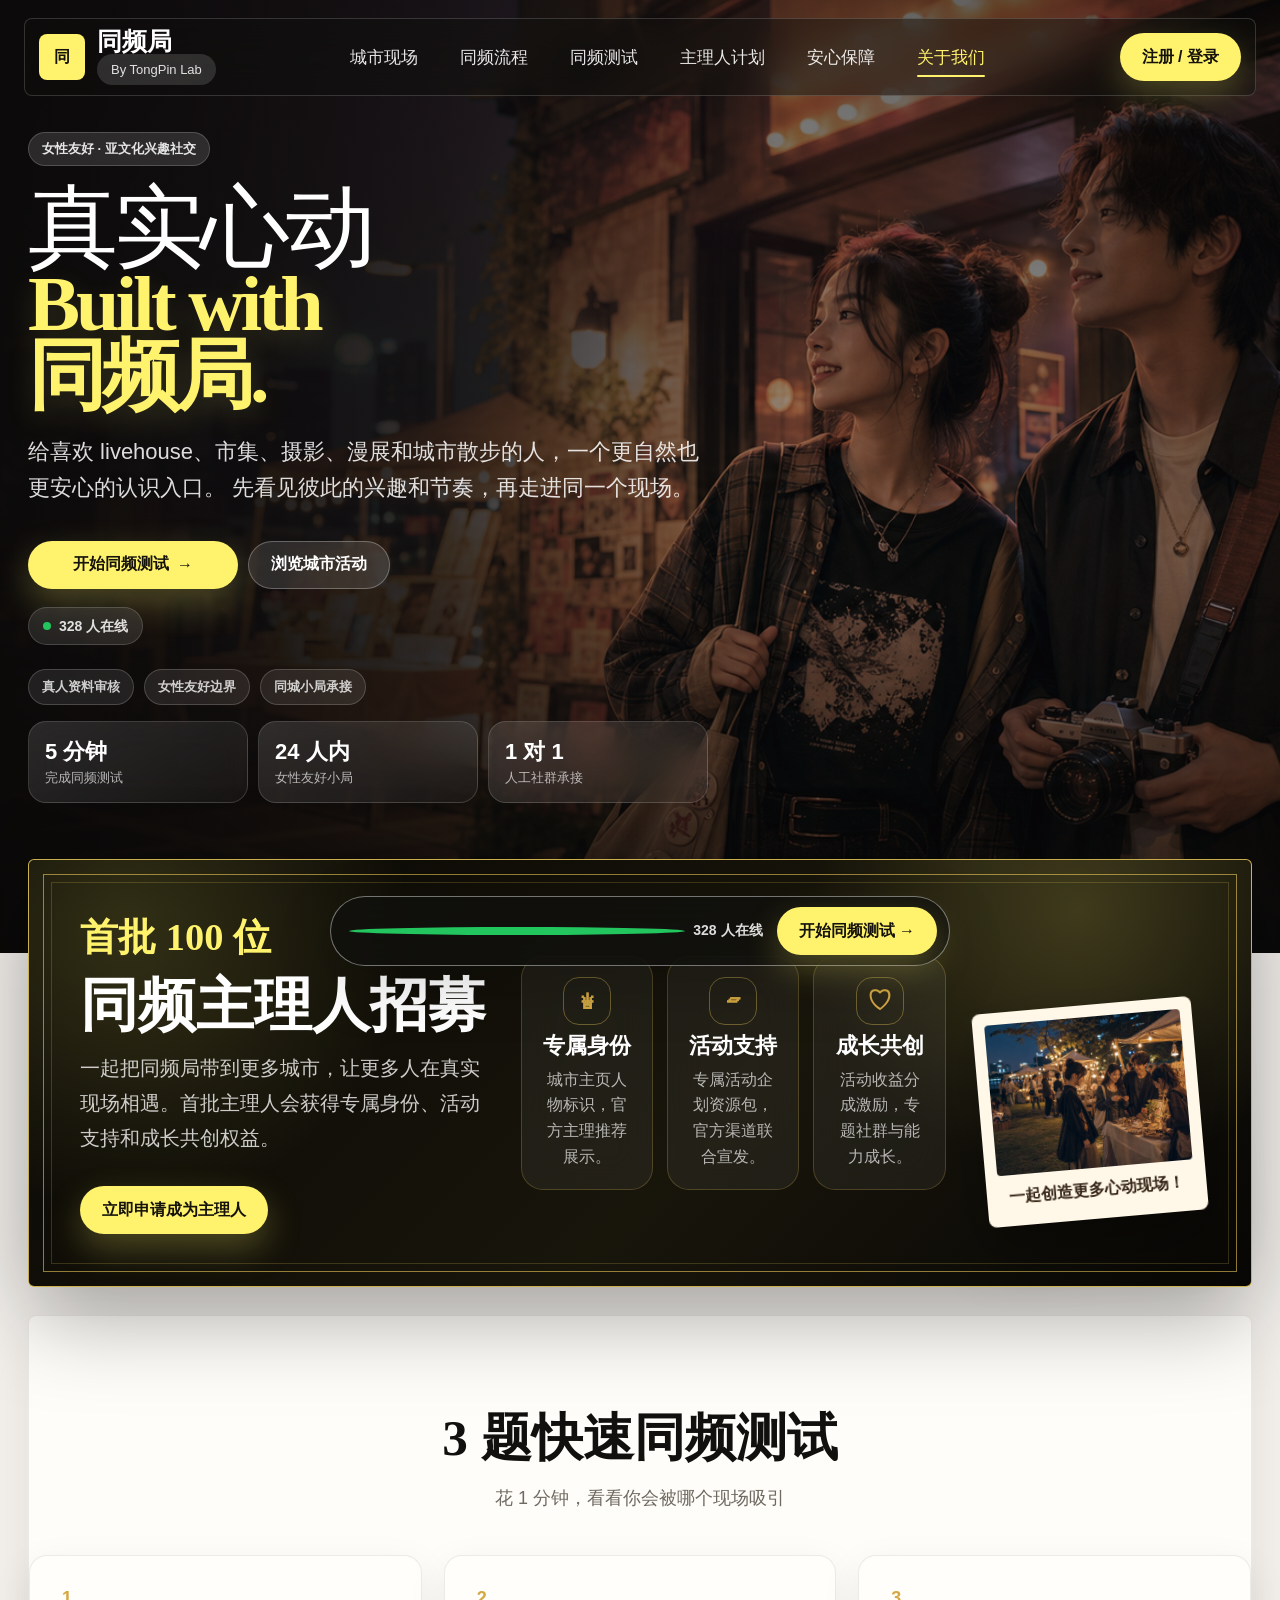
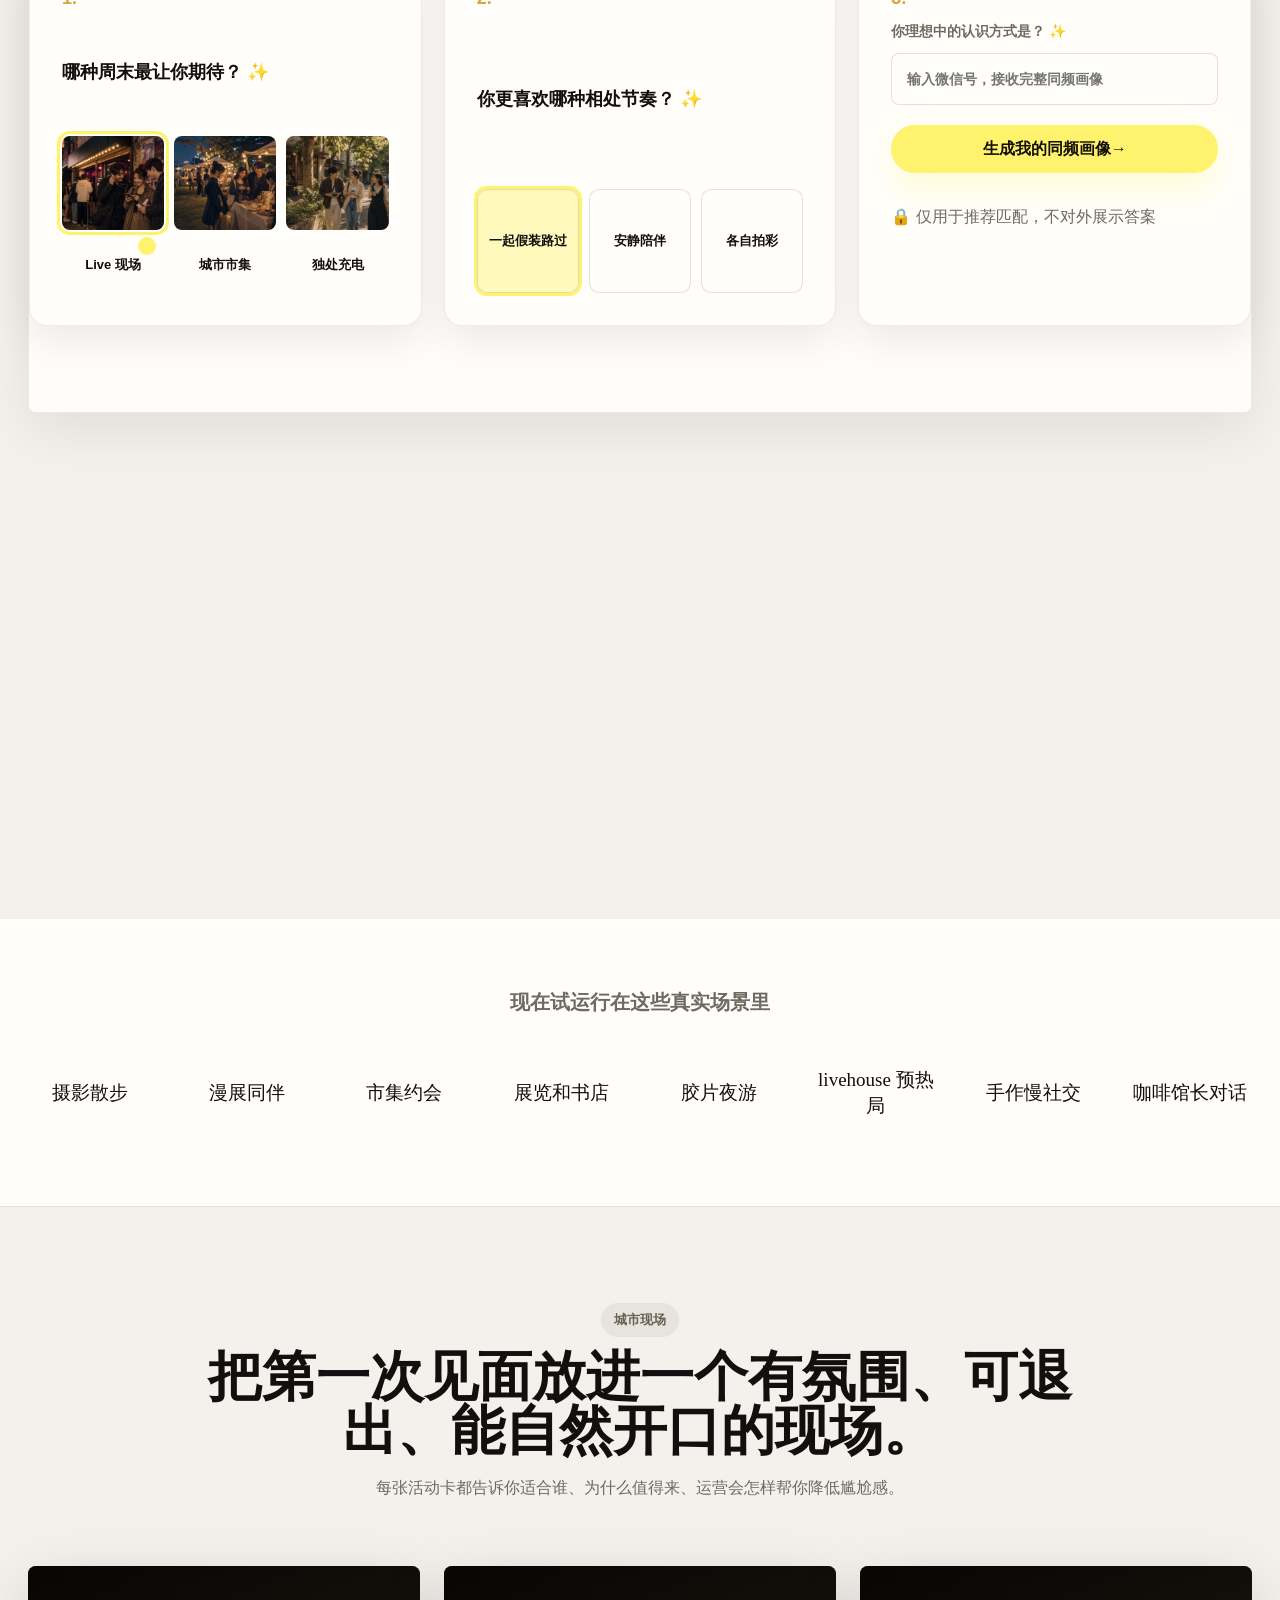
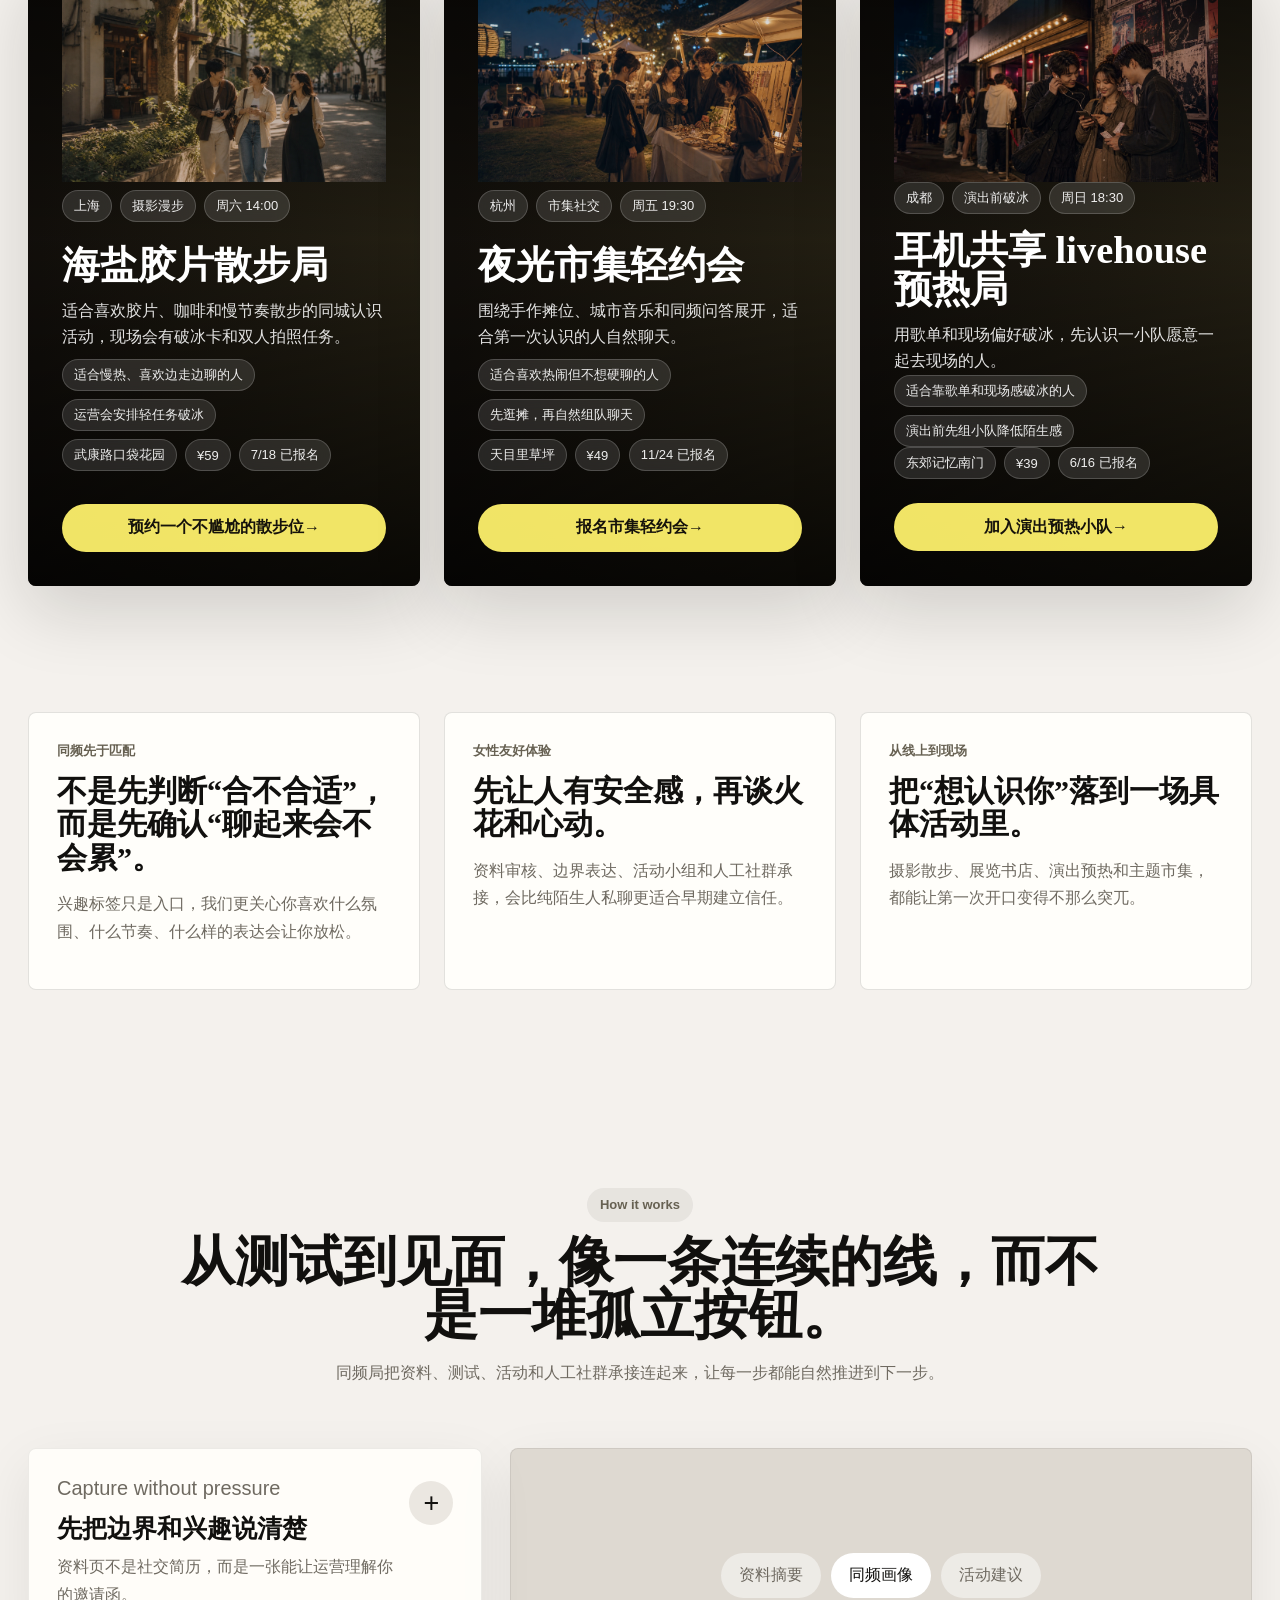
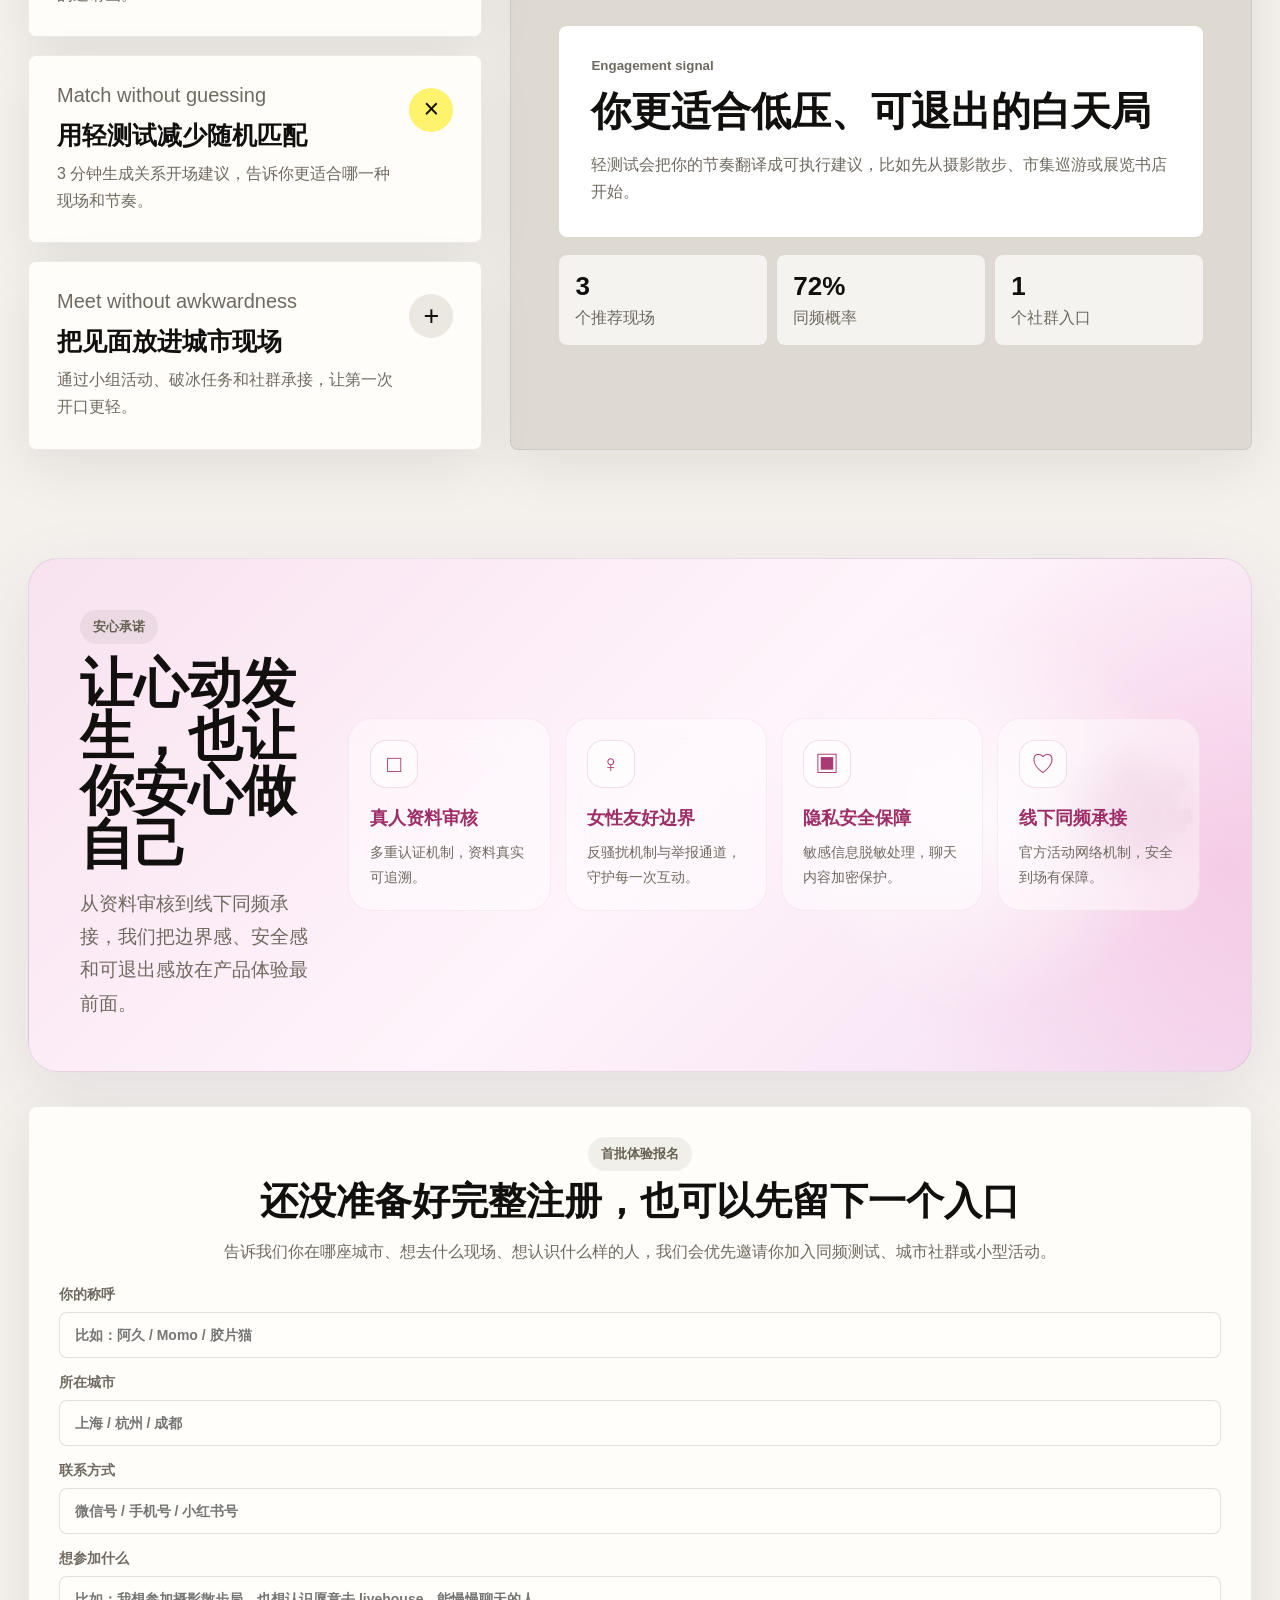
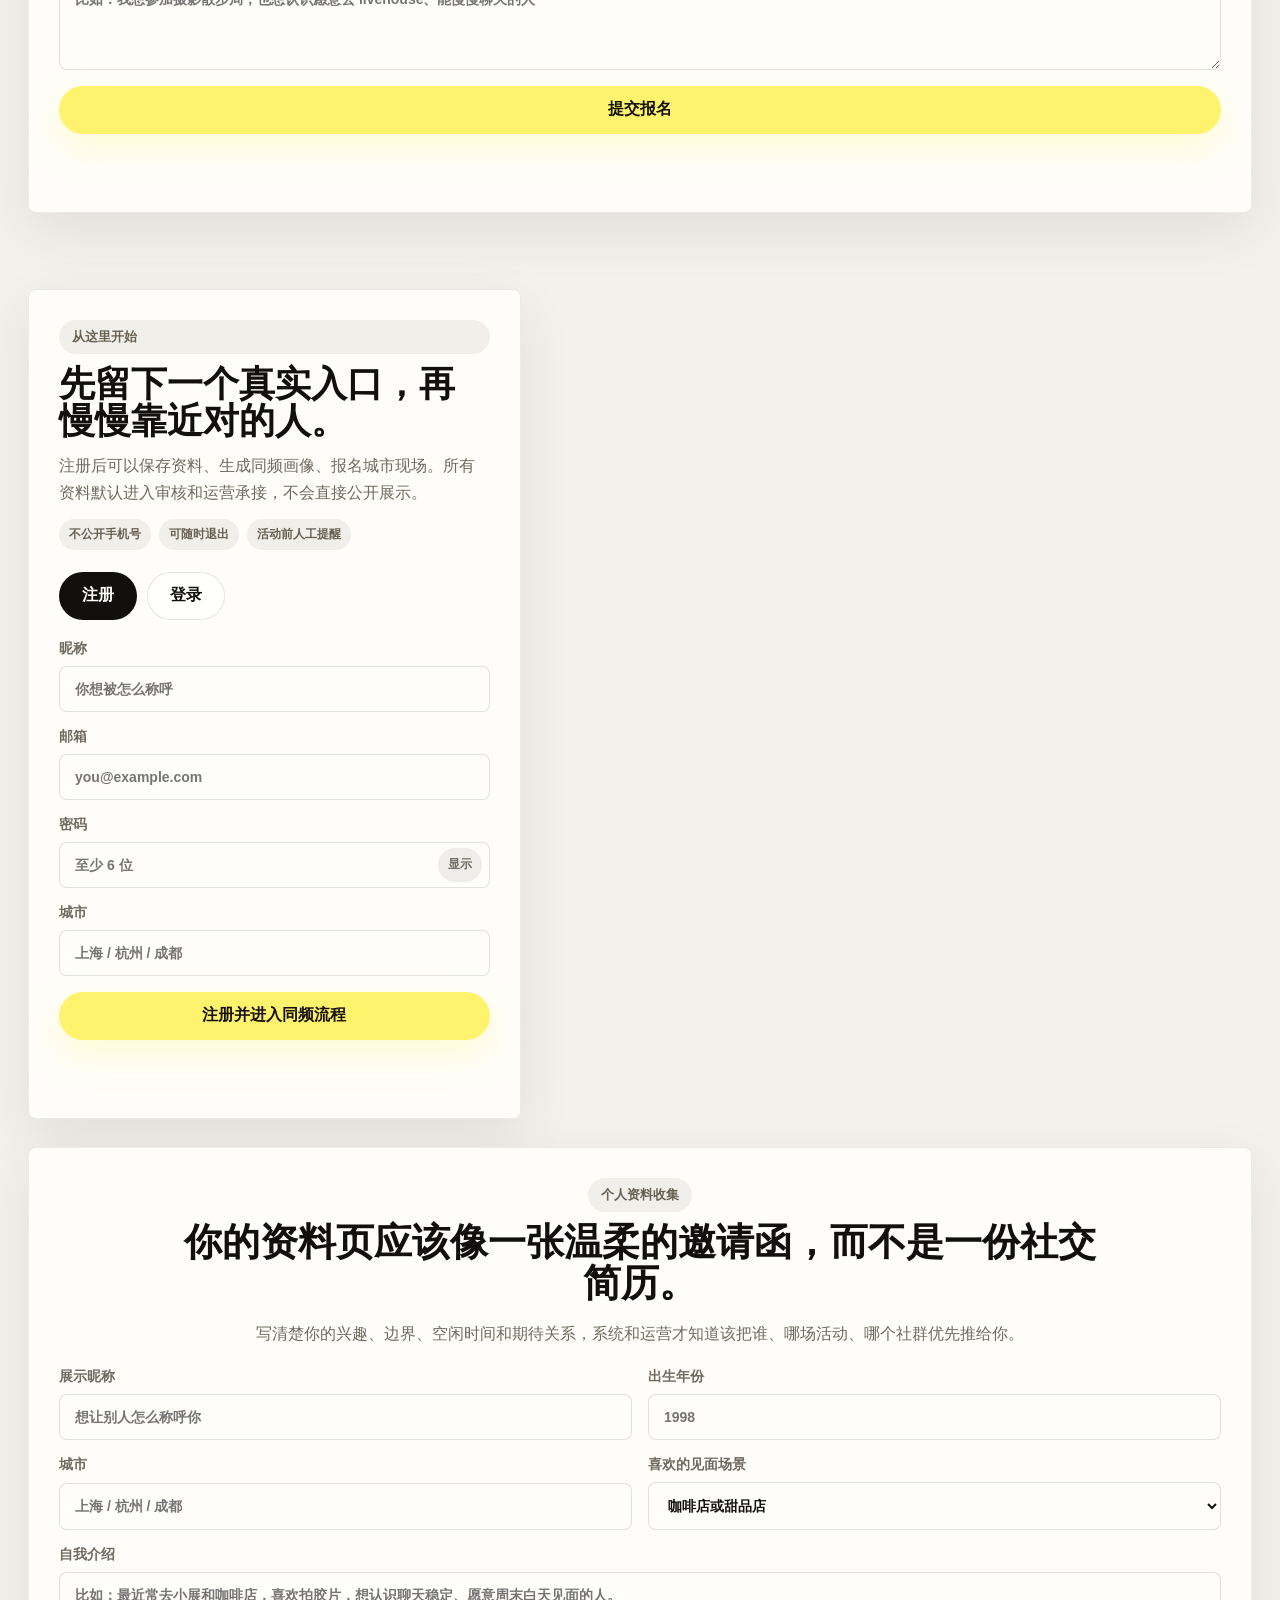
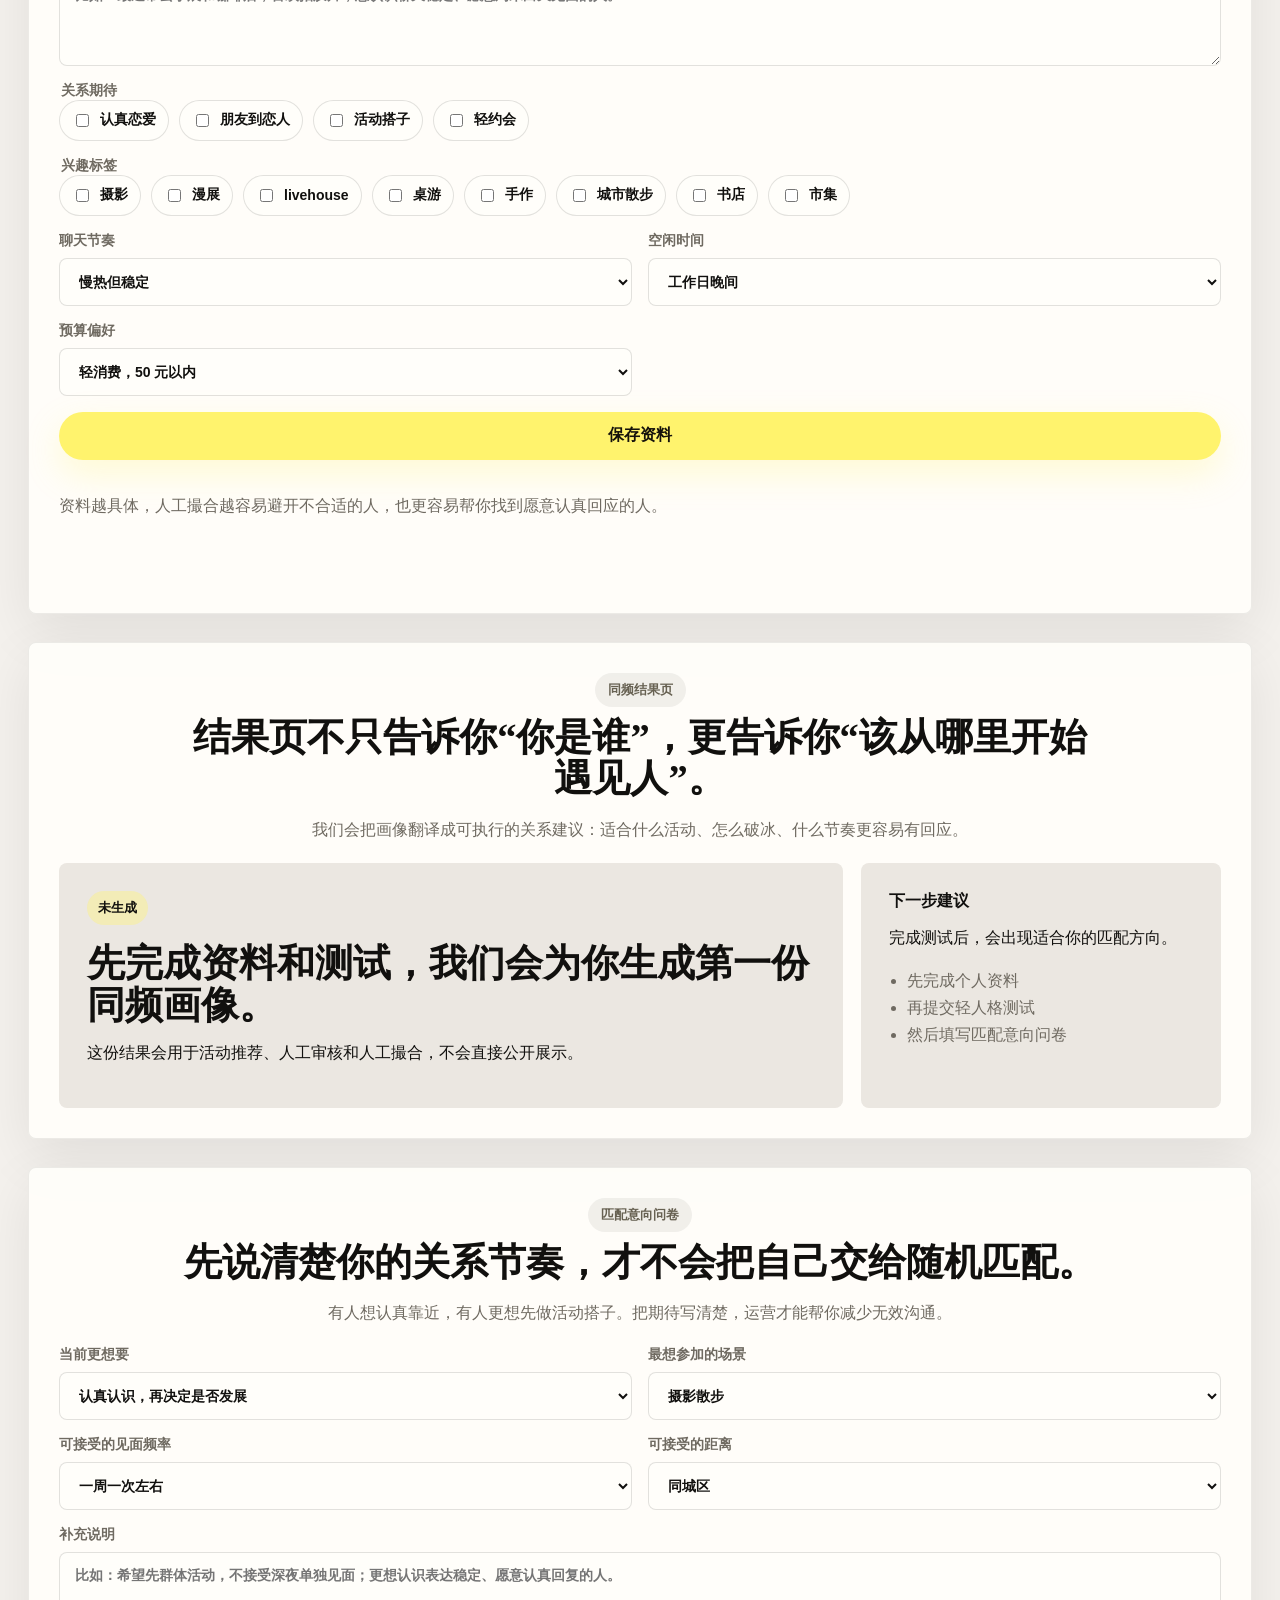
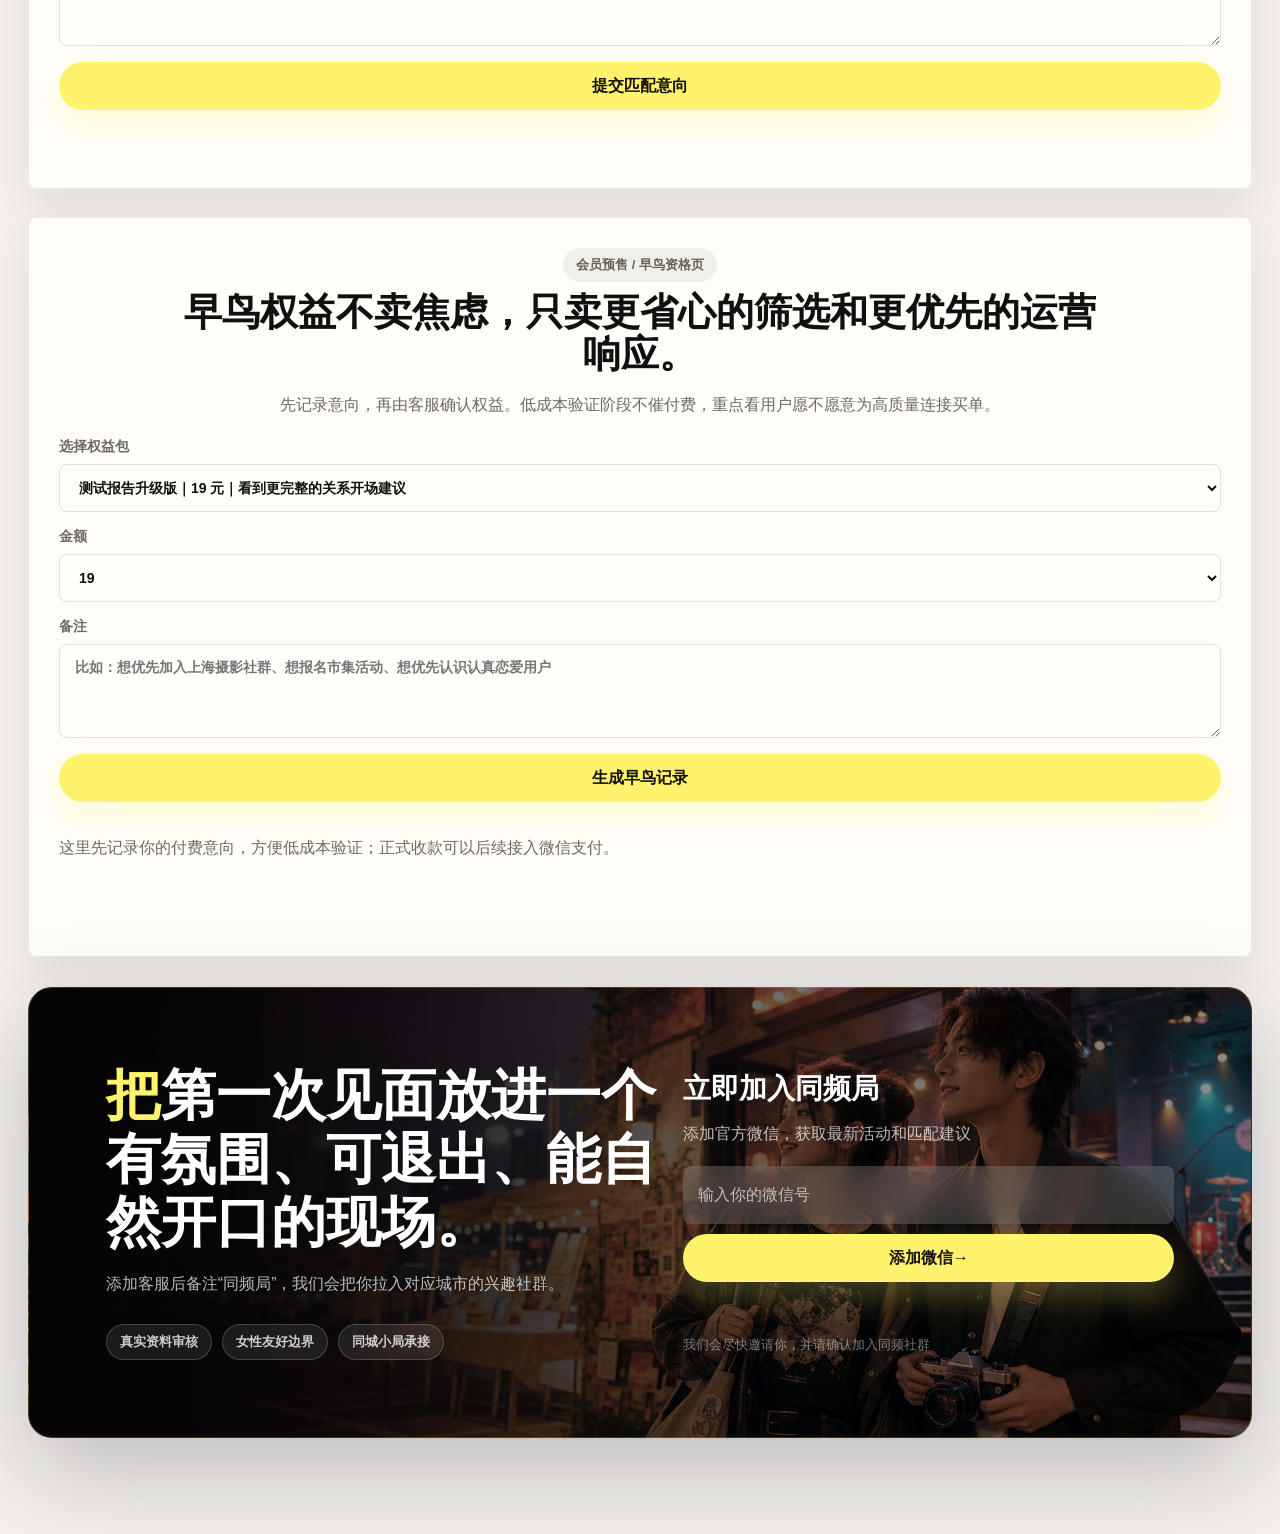
==== commit c1ce46a3: "Add IGA Pages deployment package" ====
--- a/static/index.html
+++ b/static/index.html
@@ -6,6 +6,9 @@
     <title>同频局｜有人懂你的兴趣，也有人愿意陪你去现场</title>
     <link rel="icon" href="assets/favicon.svg" />
     <link rel="stylesheet" href="styles.css" />
+    <script>
+      window.TONGPIN_API_BASE = window.TONGPIN_API_BASE || "";
+    </script>
   </head>
   <body>
     <div class="page-shell">
